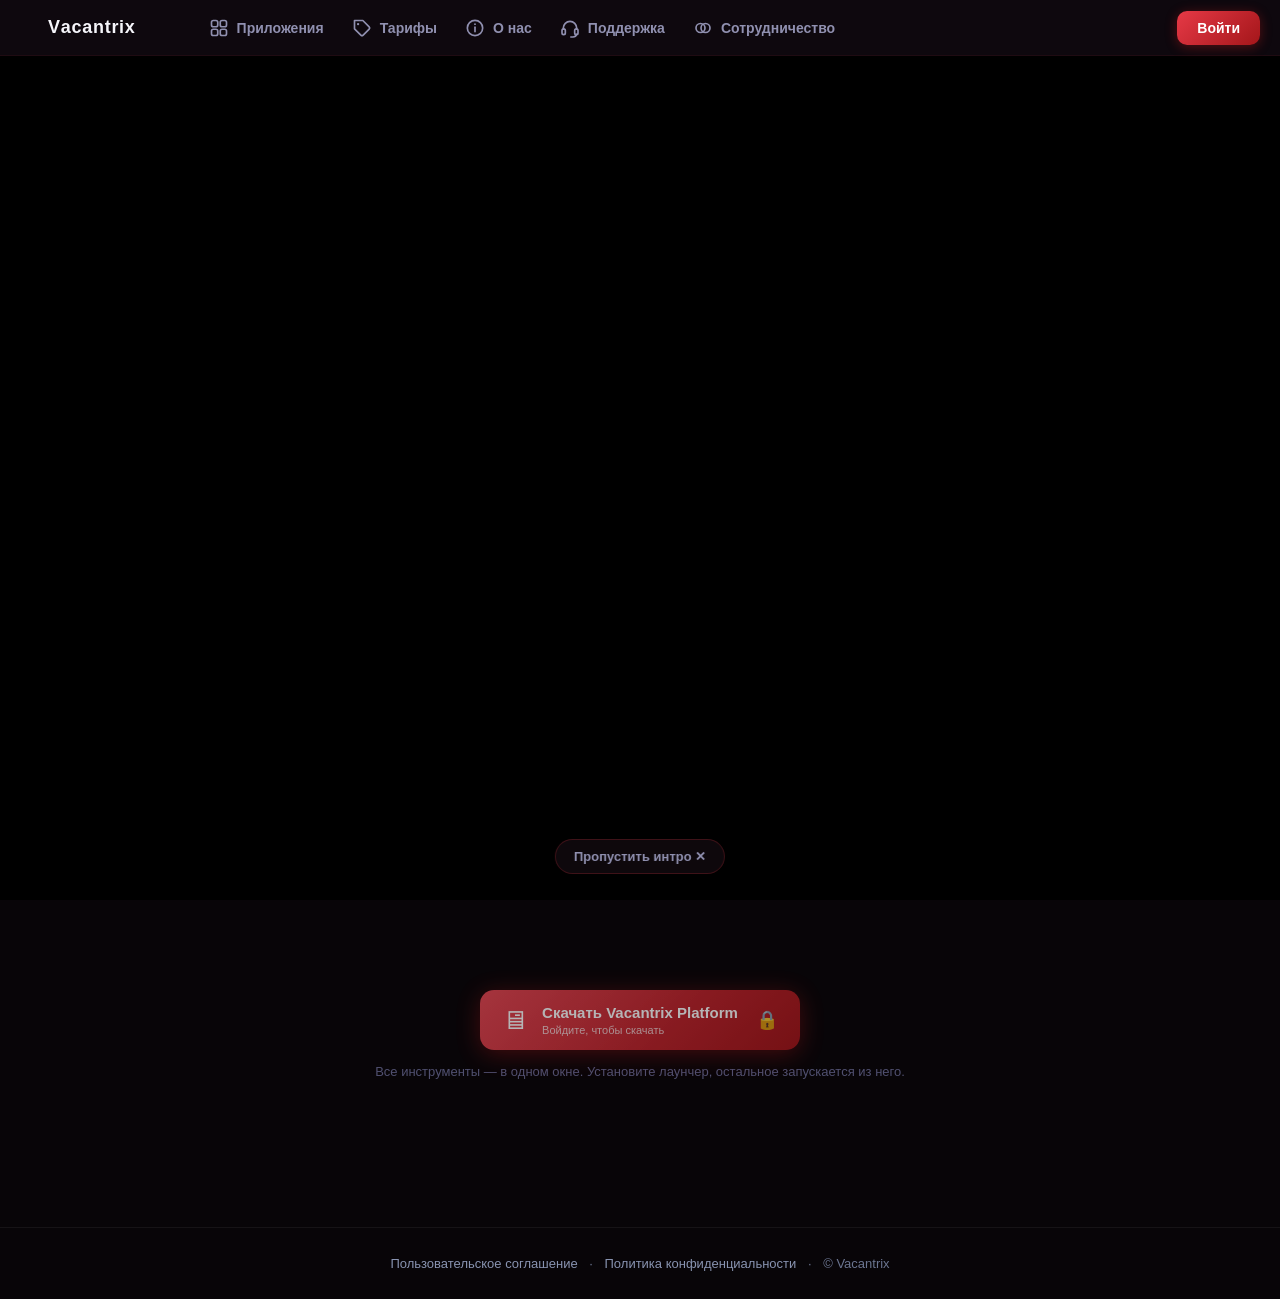
==== index.html @ a3f5ab04 "feat(web): OG-обложка — красный неон-логотип VACANTRIX по центру По просьбе: на превью при репосте т" ====
<!DOCTYPE html>
<html lang="ru">
<head>
  <meta charset="UTF-8">
  <meta name="viewport" content="width=device-width, initial-scale=1.0">
  <title>Vacantrix — единая экосистема инструментов</title>
  <meta name="description" content="Vacantrix — единая экосистема десктоп-инструментов: авто-отклики на вакансии, биржа задач, кросс-постинг. Работают за вас.">

  <!-- ── Соцпревью (Open Graph / Twitter) — для ВК, Telegram и др. + иконки ── -->
  <meta property="og:type" content="website">
  <meta property="og:site_name" content="Vacantrix">
  <meta property="og:locale" content="ru_RU">
  <meta property="og:url" content="https://vacantrix.github.io/vacantrix-web/">
  <meta property="og:title" content="Vacantrix — единая экосистема инструментов">
  <meta property="og:description" content="Не набор программ — единая экосистема: авто-отклики на вакансии (hh.ru, Авито), биржа задач, кросс-постинг. Работают за вас.">
  <meta property="og:image" content="https://vacantrix.github.io/vacantrix-web/img/og-cover.png?v=20260624b">
  <meta property="og:image:width" content="1200">
  <meta property="og:image:height" content="630">
  <meta name="twitter:card" content="summary_large_image">
  <meta name="twitter:title" content="Vacantrix — единая экосистема инструментов">
  <meta name="twitter:description" content="Авто-отклики, биржа задач, кросс-постинг — десктоп-инструменты, которые работают за вас.">
  <meta name="twitter:image" content="https://vacantrix.github.io/vacantrix-web/img/og-cover.png?v=20260624b">
  <link rel="icon" type="image/png" href="favicon.png?v=20260624">
  <link rel="apple-touch-icon" href="apple-touch-icon.png?v=20260624">
  <link rel="manifest" href="manifest.webmanifest">
  <meta name="theme-color" content="#e63946">

  <meta http-equiv="Cache-Control" content="no-cache, must-revalidate">
  <!-- CSS грузим с авто-меткой версии (всегда свежий стиль) -->
  <script>document.write('<link rel="stylesheet" href="css/main.css?v=' + Date.now() + '">');</script>
  <noscript><link rel="stylesheet" href="css/main.css"></noscript>

  <!-- Three.js (ESM) для 3D-интро. Import map должен идти ДО любого module-скрипта. -->
  <script type="importmap">
  {
    "imports": {
      "three": "https://cdn.jsdelivr.net/npm/three@0.160.0/build/three.module.js",
      "three/addons/": "https://cdn.jsdelivr.net/npm/three@0.160.0/examples/jsm/"
    }
  }
  </script>

  <!-- ── Стили интро-сцены и новой верхней панели (компонентные, поверх main.css) ── -->
  <style>
  /* блокировка скролла на время интро */
  body.intro-lock { overflow: hidden; }

  /* ── A. Верхняя панель продуктов (статична, видна сразу) ── */
  .topbar { position: sticky; top: 0; z-index: 1200;
    display: flex; align-items: center; gap: 6px; height: 56px; padding: 0 20px;
    background: var(--glass); backdrop-filter: var(--blur);
    border-bottom: 1px solid var(--border2); }
  .tp-brand { display: inline-block; font-size: 18px; font-weight: 800;
    letter-spacing: .04em; margin-right: 10px; cursor: pointer; color: #f5f5fa;
    white-space: nowrap; flex-shrink: 0; }   /* бренд никогда не переносится/не сжимается */
  .tp-brand span { display: inline-block; }   /* каждая буква — для прыжка */
  @keyframes brandHop { 0%, 100% { transform: translateY(0); } 42% { transform: translateY(-7px); } }
  .tp-brand:hover span { animation: brandHop .42s ease; }
  .tp-brand:hover span:nth-child(1) { animation-delay: 0s; }
  .tp-brand:hover span:nth-child(2) { animation-delay: .05s; }
  .tp-brand:hover span:nth-child(3) { animation-delay: .10s; }
  .tp-brand:hover span:nth-child(4) { animation-delay: .15s; }
  .tp-brand:hover span:nth-child(5) { animation-delay: .20s; }
  .tp-brand:hover span:nth-child(6) { animation-delay: .25s; }
  .tp-brand:hover span:nth-child(7) { animation-delay: .30s; }
  .tp-brand:hover span:nth-child(8) { animation-delay: .35s; }
  .tp-brand:hover span:nth-child(9) { animation-delay: .40s; }
  .tp-prods { display: flex; align-items: center; gap: 2px; }
  .tp-prod { width: 34px; height: 34px; border-radius: 9px; border: 1px solid transparent;
    background: transparent; display: grid; place-items: center; cursor: pointer; padding: 0;
    transition: background .18s, border-color .18s; }
  .tp-prod:hover { background: rgba(255,255,255,.06); border-color: var(--border); }
  .tp-prod img { width: 22px; height: 22px; object-fit: contain; border-radius: 6px; }
  .tp-prod .ph { font-size: 16px; }
  .tp-nav { display: flex; align-items: center; gap: 2px; margin-left: 6px; }
  .tp-link { background: transparent; border: none; color: var(--text2); font-size: 14px;
    font-weight: 600; padding: 8px 12px; border-radius: 9px; cursor: pointer; font-family: inherit; }
  .tp-link:hover { color: var(--text); background: rgba(255,255,255,.05); }
  /* «Ещё» — выпадающее меню */
  .tp-more { position: relative; }
  .tp-more-btn::after { content: '▾'; font-size: 9px; opacity: .6; margin-left: 5px; }
  .tp-drop { position: absolute; top: calc(100% + 8px); left: 0; min-width: 200px;
    background: var(--bg2); border: 1px solid var(--border); border-radius: 12px; padding: 6px;
    box-shadow: var(--shadow); opacity: 0; visibility: hidden; transform: translateY(-6px);
    transition: opacity .16s, transform .16s, visibility .16s; }
  .tp-more:hover .tp-drop, .tp-more:focus-within .tp-drop { opacity: 1; visibility: visible; transform: none; }
  .tp-drop-item { display: flex; align-items: center; gap: 10px; width: 100%; text-align: left;
    background: transparent; border: none; color: var(--text2); font-size: 14px; font-weight: 500;
    padding: 9px 11px; border-radius: 8px; cursor: pointer; font-family: inherit; }
  .tp-drop-item:hover { background: rgba(255,255,255,.06); color: var(--text); }
  .tp-drop-item .di { width: 18px; text-align: center; }
  .tp-actions { margin-left: auto; flex-shrink: 0; }   /* существующие кнопки входа/чип переезжают сюда */

  /* ── B. Интро-оверлей ── */
  #intro-veil { position: fixed; inset: 0; z-index: 1000; background: #000;
    opacity: 1; transition: opacity .7s ease; pointer-events: none; }
  #intro-veil.lift { opacity: 0; }
  #intro-canvas { position: fixed; inset: 0; z-index: 1001; pointer-events: none;
    opacity: 1; transition: opacity .6s ease; }
  #intro-canvas.done { opacity: 0; }
  /* после интро канвас становится ПОСТОЯННЫМ живым фоном (за контентом) */
  #intro-canvas.bg { z-index: 0; opacity: 1; transition: opacity 1.4s ease; }
  /* контент — над фоном-канвасом */
  .main-content { position: relative; z-index: 1; }
  #global-info { position: relative; z-index: 1; }
  #intro-skip { position: fixed; left: 50%; bottom: 26px; transform: translateX(-50%); z-index: 1300;
    display: inline-flex; align-items: center; gap: 7px; padding: 9px 18px; border-radius: 999px;
    background: rgba(20,12,18,.7); border: 1px solid var(--border); color: var(--text2);
    font-size: 13px; font-weight: 600; cursor: pointer; backdrop-filter: blur(8px); font-family: inherit;
    transition: color .18s, border-color .18s, opacity .4s; }
  #intro-skip:hover { color: #fff; border-color: var(--accent-b); }
  body.intro-done #intro-skip { opacity: 0; pointer-events: none; }
  body.intro-done #intro-veil, body.intro-done #intro-canvas { pointer-events: none; }

  /* ── C. Главная-«экосистема» (#tab-home) ── */
  .eco-head { text-align: center; padding: 30px 16px 4px; }
  .eco-head .eyebrow { font-size: 12px; font-weight: 700; letter-spacing: .16em; text-transform: uppercase; color: var(--accent-b); }
  .eco-head h1 { font-size: clamp(26px, 4.4vw, 40px); font-weight: 900; letter-spacing: -.02em; margin: 12px 0 8px;
    background: linear-gradient(120deg, #fff 36%, var(--accent-b)); -webkit-background-clip: text; background-clip: text; -webkit-text-fill-color: transparent; }
  .eco-head p { color: var(--text2); font-size: 15px; max-width: 520px; margin: 0 auto; line-height: 1.55; }

  .eco-stage { position: relative; max-width: 920px; margin: 18px auto 0;
    height: clamp(540px, 74vh, 660px); }
  /* ядро */
  .eco-core { position: absolute; left: 50%; top: 50%; transform: translate(-50%,-50%) scale(.8);
    width: 168px; text-align: center; opacity: 0; transition: opacity .5s ease, transform .5s ease; z-index: 3; }
  .eco-core.shown { opacity: 1; transform: translate(-50%,-50%) scale(1); }
  .eco-core .disc { width: 108px; height: 108px; margin: 0 auto 12px; border-radius: 28px;
    display: grid; place-items: center; background: radial-gradient(130% 130% at 50% 0%, rgba(230,57,70,.4), var(--glass));
    border: 1px solid var(--accent); box-shadow: 0 0 0 1px rgba(230,57,70,.25), 0 24px 60px -16px rgba(230,57,70,.65); overflow: hidden; }
  .eco-core .disc img { width: 76%; height: 76%; object-fit: contain; }
  .eco-core .nm { font-size: 15px; font-weight: 800; }
  .eco-core .nm small { display: block; color: var(--text2); font-weight: 500; font-size: 12px; margin-top: 2px; }

  /* карточка-узел продукта */
  .eco-node { position: absolute; transform: translate(-50%,-50%) scale(.84); width: 168px; z-index: 2;
    opacity: 0; filter: blur(2px); transition: opacity .5s ease, transform .5s ease, filter .5s ease;
    background: var(--glass); border: 1px solid var(--border2); border-radius: 16px; padding: 14px;
    box-shadow: 0 14px 34px -12px rgba(0,0,0,.7); }
  .eco-node.shown { opacity: 1; filter: none; transform: translate(-50%,-50%) scale(1); }
  .eco-node .top { display: flex; align-items: center; gap: 10px; margin-bottom: 9px; }
  .eco-node .ico { width: 40px; height: 40px; border-radius: 11px; flex-shrink: 0; display: grid; place-items: center;
    background: linear-gradient(140deg, rgba(230,57,70,.18), rgba(0,0,0,.3)); border: 1px solid var(--border2); overflow: hidden; font-size: 19px; }
  .eco-node .ico img { width: 100%; height: 100%; object-fit: cover; }
  .eco-node .nm { font-size: 14px; font-weight: 700; }
  .eco-node .desc { color: var(--text2); font-size: 12px; line-height: 1.45; min-height: 34px; }
  .eco-node .foot { display: flex; align-items: center; justify-content: space-between; gap: 8px; margin-top: 11px; }
  .eco-badge { font-size: 10px; font-weight: 700; letter-spacing: .04em; text-transform: uppercase; padding: 3px 8px; border-radius: 6px; }
  .eco-badge.live { color: #58e08a; background: rgba(46,204,113,.12); border: 1px solid rgba(46,204,113,.3); }
  .eco-badge.soon { color: var(--text3); background: rgba(255,255,255,.05); border: 1px solid var(--border2); }
  .eco-cta { font-size: 12px; font-weight: 700; color: #fff; background: linear-gradient(135deg, var(--accent), var(--accent-d));
    border: none; border-radius: 8px; padding: 6px 12px; cursor: pointer; font-family: inherit; }
  .eco-cta.ghost { color: var(--accent-b); background: transparent; border: 1px solid var(--border); }
  .eco-node.is-soon { opacity: 0; }
  .eco-node.is-soon.shown { opacity: .82; }
  .eco-node.is-soon .ico { filter: grayscale(.4) brightness(.85); }

  /* радиальные позиции узлов (DOM-карточки; 3D-интро рисуется поверх в intro3d.js) */
  .n-hh        { left: 50%; top: 12%; }
  .n-avito     { left: 84%; top: 33%; }
  .n-tasks     { left: 16%; top: 33%; }
  .n-publisher { left: 90%; top: 66%; }
  .n-leads     { left: 10%; top: 66%; }
  .n-monitor   { left: 68%; top: 87%; }
  .n-analytics { left: 32%; top: 87%; }

  .eco-foot { text-align: center; margin-top: 40px; padding: 0 16px 48px; }
  .eco-foot .hint { color: var(--text3); font-size: 13px; margin-top: 14px; }

  /* ── Мобильная адаптация: радиаль → вертикальный стек ── */
  @media (max-width: 760px) {
    .tp-prods { display: none; }
    .eco-stage { height: auto; display: flex; flex-direction: column; gap: 14px; max-width: 420px; padding: 6px 4px 0; }
    .eco-core, .eco-node { position: static; transform: none; width: 100%; }
    .eco-core.shown, .eco-node.shown { transform: none; }
    .eco-core .disc { width: 88px; height: 88px; }
  }

  /* ── prefers-reduced-motion: без сцены, сразу финал ── */
  @media (prefers-reduced-motion: reduce) {
    #intro-veil, #intro-canvas { display: none !important; }
    .eco-core, .eco-node { opacity: 1 !important; filter: none !important; transition: none !important; }
    .eco-core { transform: translate(-50%,-50%) !important; }
    .eco-node { transform: translate(-50%,-50%) !important; }
    @media (max-width: 760px) { .eco-core, .eco-node { transform: none !important; } }
  }

  /* ── Главная фича: планеты вместо карточек-плиток ──
     Когда активна 3D-сцена (body.planets-on) — плитки eco-stage скрыты, а инфо
     показывается по наведению на планету (#planet-card). В fallback (reduced-motion
     / нет WebGL) класс НЕ ставится → плитки остаются обычным каталогом. */
  /* Плитки eco-stage держим в DOM как источник данных (ховер-карточка + SEO), но прячем. */
  body.planets-on .eco-stage { display: none; }

  /* ── Раскладка «герой-планеты + текст в секциях ниже» ──
     Сверху — чистый экран с планетами (прозрачно). Ниже — текст на СПЛОШНОМ фоне
     (планеты за ним не просвечивают). Планеты видны только в герое главной. */
  .planet-hero { position: relative; min-height: 86vh; width: 100vw; margin-left: calc(50% - 50vw);
    display: flex; align-items: flex-end; justify-content: center; padding-bottom: 24px;
    touch-action: pan-y; }   /* вертикаль — скролл браузера; горизонталь/щипок — вращение/зум в JS */
  body:not(.planets-on) .planet-hero { display: none; }   /* нет 3D → нет пустого героя */
  .scroll-cue { color: #fff; font-size: 14px; font-weight: 700; letter-spacing: .05em;
    text-align: center; opacity: 1; animation: cueBob 1.6s ease-in-out infinite;
    text-shadow: 0 0 10px rgba(230,57,70,.95), 0 0 22px rgba(230,57,70,.6); }
  @keyframes cueBob { 0%, 100% { transform: translateY(0); } 50% { transform: translateY(7px); } }

  /* сплошная секция во всю ширину (full-bleed), контент по центру ~900px */
  .home-content { position: relative; width: 100vw; margin-left: calc(50% - 50vw);
    background: var(--bg); text-align: center;
    padding: 52px max(20px, calc(50vw - 450px)) 40px; }
  .home-content::before { content: ''; position: absolute; left: 0; right: 0; top: -70px;
    height: 70px; background: linear-gradient(to bottom, transparent, var(--bg)); pointer-events: none; }

  /* остальные вкладки — тоже на сплошном фоне (планеты живут только в герое главной) */
  body.planets-on .tab-panel:not(#tab-home) { position: relative; width: 100vw;
    margin-left: calc(50% - 50vw); background: var(--bg); min-height: 78vh;
    padding: 26px max(20px, calc(50vw - 450px)) 60px; }

  body.planets-on .site-footer { position: relative; background: var(--bg); }

  #planet-card { position: fixed; z-index: 1250; left: 0; top: 0; width: 232px; pointer-events: none;
    background: var(--glass); border: 1px solid var(--accent); border-radius: 16px; padding: 14px;
    box-shadow: 0 18px 50px -14px rgba(0,0,0,.8), 0 0 0 1px rgba(230,57,70,.28), 0 0 26px -6px rgba(230,57,70,.5);
    backdrop-filter: var(--blur);
    opacity: 0; transform: translateY(8px) scale(.96); transform-origin: left top;
    transition: opacity .18s ease, transform .18s ease; }
  #planet-card.show { opacity: 1; transform: translateY(0) scale(1); }
  #planet-card .pc-top { display: flex; align-items: center; gap: 10px; margin-bottom: 9px; }
  #planet-card .pc-ico { width: 42px; height: 42px; border-radius: 11px; overflow: hidden; flex-shrink: 0;
    background: linear-gradient(140deg, rgba(230,57,70,.18), rgba(0,0,0,.3)); border: 1px solid var(--border2);
    display: grid; place-items: center; }
  #planet-card .pc-ico img { width: 100%; height: 100%; object-fit: cover; }
  #planet-card .pc-nm { font-size: 15px; font-weight: 700; line-height: 1.2; }
  #planet-card .pc-sub { color: var(--text2); font-size: 11.5px; margin-top: 1px; }
  #planet-card .pc-desc { color: var(--text2); font-size: 12.5px; line-height: 1.5; margin: 2px 0 11px; }
  #planet-card .pc-foot { display: flex; align-items: center; justify-content: space-between; gap: 8px; }
  #planet-card .pc-badge { font-size: 10px; font-weight: 700; letter-spacing: .04em; text-transform: uppercase; padding: 3px 8px; border-radius: 6px; }
  #planet-card .pc-badge.live { color: #58e08a; background: rgba(46,204,113,.12); border: 1px solid rgba(46,204,113,.3); }
  #planet-card .pc-badge.soon { color: var(--text3); background: rgba(255,255,255,.05); border: 1px solid var(--border2); }
  #planet-card .pc-cta { font-size: 12px; font-weight: 700; color: #fff; background: linear-gradient(135deg, var(--accent), var(--accent-d)); border-radius: 8px; padding: 6px 12px; }

  /* Детальная рамка приложения (focus-режим по клику) */
  #planet-detail { position: fixed; z-index: 1300; right: max(24px, 5vw); top: 50%;
    transform: translateY(-50%) translateX(34px); width: 340px; max-width: calc(100vw - 32px);
    background: var(--glass); border: 1px solid var(--accent); border-radius: 20px; padding: 24px;
    box-shadow: 0 24px 70px -18px rgba(0,0,0,.85), 0 0 0 1px rgba(230,57,70,.3), 0 0 40px -8px rgba(230,57,70,.5);
    backdrop-filter: var(--blur); opacity: 0; pointer-events: none;
    transition: opacity .35s ease, transform .35s ease; }
  #planet-detail.show { opacity: 1; transform: translateY(-50%) translateX(0); pointer-events: auto; }
  #pd-close { position: absolute; top: 12px; right: 12px; width: 32px; height: 32px; border-radius: 8px;
    background: rgba(255,255,255,.06); border: 1px solid var(--border); color: var(--text2); cursor: pointer; font-size: 14px; }
  #pd-close:hover { color: #fff; border-color: var(--accent-b); }
  .pd-head { display: flex; align-items: center; gap: 14px; margin-bottom: 14px; padding-right: 28px; }
  .pd-ico { width: 64px; height: 64px; border-radius: 16px; overflow: hidden; flex-shrink: 0;
    background: linear-gradient(140deg, rgba(230,57,70,.2), rgba(0,0,0,.3)); border: 1px solid var(--border2); display: grid; place-items: center; }
  .pd-ico img { width: 100%; height: 100%; object-fit: cover; }
  .pd-nm { font-size: 21px; font-weight: 800; line-height: 1.15; }
  .pd-slogan { color: var(--accent-b); font-size: 12.5px; font-weight: 600; margin: 5px 0 3px; }
  .pd-badge { display: inline-block; margin-top: 7px; font-size: 11px; font-weight: 700; letter-spacing: .04em; text-transform: uppercase; padding: 3px 9px; border-radius: 6px; }
  .pd-badge.live { color: #58e08a; background: rgba(46,204,113,.12); border: 1px solid rgba(46,204,113,.3); }
  .pd-badge.soon { color: var(--text3); background: rgba(255,255,255,.05); border: 1px solid var(--border2); }
  .pd-desc { color: var(--text2); font-size: 14.5px; line-height: 1.6; margin-bottom: 20px; }
  .pd-cta { width: 100%; padding: 13px; border: none; border-radius: 12px; font-size: 15px; font-weight: 700; color: #fff; cursor: pointer; font-family: inherit;
    background: linear-gradient(135deg, var(--accent), var(--accent-d)); box-shadow: 0 8px 28px -6px rgba(230,57,70,.6); }
  .pd-cta:hover { filter: brightness(1.08); }

  /* ══════════ Топбар: 5 вкладок с кастомными иконками и анимациями ══════════ */
  .tp-tabs { display: flex; align-items: center; gap: 2px; margin-left: 16px; }
  .tp-tab { position: relative; display: inline-flex; align-items: center; gap: 8px;
    background: transparent; border: none; color: var(--text2); font-family: inherit;
    font-size: 14px; font-weight: 600; padding: 9px 13px; border-radius: 11px; cursor: pointer;
    transition: color .2s ease, background .2s ease; }
  .tp-tab:hover { color: var(--text); background: rgba(255,255,255,.05); }
  .tp-tab.active { color: var(--accent-b); }
  .tp-ic { width: 20px; height: 20px; display: inline-grid; place-items: center; flex-shrink: 0;
    transition: transform .25s ease, filter .25s ease; }
  .tp-ic svg { width: 100%; height: 100%; overflow: visible; }
  .tp-tab:hover .tp-ic { transform: scale(1.12); filter: drop-shadow(0 0 6px rgba(230,57,70,.85)); }
  .tp-tab.active .tp-ic { filter: drop-shadow(0 0 7px rgba(230,57,70,.95)); }
  /* индикатор-подчёркивание (выезжает из центра) */
  .tp-tab::after { content: ''; position: absolute; left: 12px; right: 12px; bottom: 4px; height: 2px;
    border-radius: 2px; background: linear-gradient(90deg, var(--accent), var(--accent-b));
    transform: scaleX(0); transform-origin: center; transition: transform .26s cubic-bezier(.5,1.6,.5,1);
    box-shadow: 0 0 8px rgba(230,57,70,.85); }
  .tp-tab:hover::after, .tp-tab.active::after { transform: scaleX(1); }

  /* пер-иконочные микро-анимации на hover */
  .tp-ic [class^="a"] { transform-box: fill-box; transform-origin: center; }
  @keyframes tpApulse { 0%,100% { transform: scale(1); } 45% { transform: scale(.62); } }
  .tp-tab:hover .a1 { animation: tpApulse .55s ease; }
  .tp-tab:hover .a2 { animation: tpApulse .55s ease .07s; }
  .tp-tab:hover .a3 { animation: tpApulse .55s ease .21s; }
  .tp-tab:hover .a4 { animation: tpApulse .55s ease .14s; }
  .tag, .tagdot, .dot, .r1, .r2 { transform-box: fill-box; transform-origin: center; }
  @keyframes tpSwing { 0%,100% { transform: rotate(0); } 30% { transform: rotate(-13deg); } 65% { transform: rotate(7deg); } }
  .tp-tab:hover .tag { animation: tpSwing .6s ease; transform-origin: 78% 22%; }
  @keyframes tpDot { 0%,100% { transform: scale(1); } 50% { transform: scale(1.9); } }
  .tp-tab:hover .dot { animation: tpDot .55s ease; }
  @keyframes tpMergeL { 0%,100% { transform: translateX(0); } 50% { transform: translateX(2.2px); } }
  @keyframes tpMergeR { 0%,100% { transform: translateX(0); } 50% { transform: translateX(-2.2px); } }
  .tp-tab:hover .r1 { animation: tpMergeL .5s ease; }
  .tp-tab:hover .r2 { animation: tpMergeR .5s ease; }
  @keyframes tpBob { 0%,100% { transform: translateY(0) scale(1.12); } 50% { transform: translateY(-2.5px) scale(1.12); } }
  .tp-tab:hover .tp-ic-bob { animation: tpBob .6s ease; }

  @media (max-width: 920px) {
    .topbar { padding: 0 12px; gap: 4px; }     /* больше места под вкладки */
    .tp-tabs { margin-left: 8px; gap: 0; min-width: 0;   /* можно сжиматься → внутренний скролл, без распирания страницы */
      overflow-x: auto; scrollbar-width: none; -webkit-overflow-scrolling: touch; }
    .tp-tabs::-webkit-scrollbar { display: none; }
    .tp-lbl { display: none; }                 /* на узких — только иконки */
    .tp-tab { padding: 9px 10px; }
  }

  /* ══════════ Секции «О нас / Поддержка / Сотрудничество» ══════════ */
  .sec-head { text-align: center; margin: 6px auto 30px; max-width: 640px; }
  .sec-head h2 { font-size: clamp(24px, 3.6vw, 34px); font-weight: 900; margin-bottom: 10px;
    background: linear-gradient(120deg, #fff 38%, var(--accent-b)); -webkit-background-clip: text; background-clip: text; -webkit-text-fill-color: transparent; }
  .sec-head p { color: var(--text2); font-size: 15px; line-height: 1.6; }
  .info-grid { display: grid; grid-template-columns: repeat(3, 1fr); gap: 16px; max-width: 980px; margin: 0 auto; }
  .info-card { display: block; text-align: left; background: var(--glass); border: 1px solid var(--border2);
    border-radius: 16px; padding: 22px; color: inherit; text-decoration: none;
    transition: transform .25s ease, border-color .25s ease, box-shadow .25s ease; }
  .info-card:hover { transform: translateY(-4px); border-color: var(--accent);
    box-shadow: 0 16px 40px -14px rgba(0,0,0,.6), 0 0 0 1px rgba(230,57,70,.22); }
  .info-card .ic-ic { width: 42px; height: 42px; border-radius: 12px; display: grid; place-items: center; margin-bottom: 13px;
    background: linear-gradient(140deg, rgba(230,57,70,.2), rgba(0,0,0,.25)); border: 1px solid var(--border2); color: var(--accent-b); }
  .info-card .ic-ic svg { width: 22px; height: 22px; }
  .info-card h3 { font-size: 17px; font-weight: 700; margin-bottom: 8px; }
  .info-card p { color: var(--text2); font-size: 13.5px; line-height: 1.55; }
  .ic-cta { display: inline-block; margin-top: 13px; color: var(--accent-b); font-weight: 700; font-size: 13px; }
  @media (max-width: 760px) { .info-grid { grid-template-columns: 1fr; } }

  /* ══════════ Мобильная доводка топбара и панели планеты ══════════ */
  @media (max-width: 600px) {
    /* при входе в шапке оставляем только аватар — имя занимает место */
    #user-info { display: none; }
  }
  @media (max-width: 420px) {
    /* на самых узких ужимаем вкладки, чтобы все 5 иконок влезли без скролла */
    .tp-tab { padding: 9px 5px; }
    .tp-tabs { margin-left: 4px; }
  }
  @media (max-width: 760px) {
    /* Детальная панель планеты (клик/тап) → нижний лист: ближе к пальцу, на всю ширину */
    #planet-detail { right: 10px; left: 10px; top: auto; bottom: 10px;
      width: auto; max-width: none; padding: 20px;
      transform: translateY(24px); }
    #planet-detail.show { transform: translateY(0); }
  }
  </style>
</head>
<body>

<!-- ════════════════ ИНТРО-ОВЕРЛЕЙ (чёрная вуаль + холст частиц) ════════════════ -->
<div id="intro-veil"></div>
<canvas id="intro-canvas"></canvas>
<button id="intro-skip">Пропустить интро ✕</button>

<!-- ════════════════ A. ВЕРХНЯЯ ПАНЕЛЬ ПРОДУКТОВ ════════════════ -->
<!-- РЕДАКТИРУЕМО: набор продуктов-иконок и пунктов меню -->
<header class="topbar">
  <span class="tp-brand tab-btn" data-tab="home"><span>V</span><span>a</span><span>c</span><span>a</span><span>n</span><span>t</span><span>r</span><span>i</span><span>x</span></span>

  <nav class="tp-tabs">
    <button class="tp-tab tab-btn" data-tab="apps">
      <span class="tp-ic"><svg viewBox="0 0 24 24" fill="none" stroke="currentColor" stroke-width="2" stroke-linecap="round" stroke-linejoin="round"><rect class="a1" x="3" y="3" width="7.5" height="7.5" rx="2.2"/><rect class="a2" x="13.5" y="3" width="7.5" height="7.5" rx="2.2"/><rect class="a3" x="3" y="13.5" width="7.5" height="7.5" rx="2.2"/><rect class="a4" x="13.5" y="13.5" width="7.5" height="7.5" rx="2.2"/></svg></span>
      <span class="tp-lbl">Приложения</span>
    </button>
    <button class="tp-tab tab-btn" data-tab="pricing">
      <span class="tp-ic"><svg viewBox="0 0 24 24" fill="none" stroke="currentColor" stroke-width="2" stroke-linecap="round" stroke-linejoin="round"><path class="tag" d="M20.6 13.4 13.4 20.6a2 2 0 0 1-2.8 0L3 13V3h10l7.6 7.6a2 2 0 0 1 0 2.8Z"/><circle class="tagdot" cx="7.3" cy="7.3" r="1.4" fill="currentColor" stroke="none"/></svg></span>
      <span class="tp-lbl">Тарифы</span>
    </button>
    <button class="tp-tab tab-btn" data-tab="about">
      <span class="tp-ic"><svg viewBox="0 0 24 24" fill="none" stroke="currentColor" stroke-width="2" stroke-linecap="round" stroke-linejoin="round"><circle cx="12" cy="12" r="9.2"/><line x1="12" y1="11" x2="12" y2="16.5"/><circle class="dot" cx="12" cy="7.4" r="1.1" fill="currentColor" stroke="none"/></svg></span>
      <span class="tp-lbl">О нас</span>
    </button>
    <button class="tp-tab tab-btn" data-tab="support">
      <span class="tp-ic tp-ic-bob"><svg viewBox="0 0 24 24" fill="none" stroke="currentColor" stroke-width="2" stroke-linecap="round" stroke-linejoin="round"><path d="M4 13.5v-1.5a8 8 0 0 1 16 0v1.5"/><rect x="2.4" y="13" width="4" height="7" rx="2"/><rect x="17.6" y="13" width="4" height="7" rx="2"/><path d="M20 19.6a4.6 4.6 0 0 1-4.6 3.2H13"/></svg></span>
      <span class="tp-lbl">Поддержка</span>
    </button>
    <button class="tp-tab tab-btn" data-tab="partner">
      <span class="tp-ic"><svg viewBox="0 0 24 24" fill="none" stroke="currentColor" stroke-width="2" stroke-linecap="round" stroke-linejoin="round"><circle class="r1" cx="9" cy="12" r="5.4"/><circle class="r2" cx="15" cy="12" r="5.4"/></svg></span>
      <span class="tp-lbl">Сотрудничество</span>
    </button>
  </nav>

  <!-- Действия входа/профиля — DOM сохранён 1:1, чтобы auth.js/main.js работали без правок -->
  <div class="navbar-actions tp-actions">
    <span id="user-chip" class="user-chip tab-btn hidden" data-tab="settings" title="Настройки профиля" style="cursor:pointer">
      <span id="nav-avatar" class="avatar avatar-sm">
        <img id="nav-avatar-img" alt="" class="hidden">
        <span id="nav-avatar-fallback" class="avatar-fallback"></span>
      </span>
      <span id="user-info"></span>
    </span>
    <a id="btn-admin" class="btn-ghost hidden" href="admin.html">Панель</a>
    <button id="btn-login" class="btn-primary">Войти</button>
    <button id="btn-logout" class="btn-outline hidden">Выйти</button>
  </div>
</header>

<!-- Информационный баннер -->
<div id="global-info" class="hidden"></div>

<!-- ════════════════ КОНТЕНТ (вкладки; home активна) ════════════════ -->
<div class="main-content">

  <!-- ── ГЛАВНАЯ: экосистема (ядро + карточки) ── -->
  <div id="tab-home" class="tab-panel active">

    <!-- ГЕРОЙ: чистые планеты (фоновая 3D-сцена), без текста -->
    <section class="planet-hero"><span class="scroll-cue">Листайте вниз ↓</span></section>

    <!-- ТЕКСТ на сплошном фоне — планеты за ним не просвечивают -->
    <section class="home-content">
    <div class="eco-head">
      <span class="eyebrow">Десктоп-инструменты · Windows</span>
      <h1>Не набор программ — единая экосистема</h1>
      <p>В центре — Vacantrix Platform, вокруг — инструменты, которые делают рутину за вас.</p>
    </div>

    <!-- РЕДАКТИРУЕМО: ядро и карточки продуктов экосистемы -->
    <div class="eco-stage" id="eco-stage">
      <!-- ЯДРО -->
      <div class="eco-core" data-key="platform" data-slogan="Все инструменты в одном окне" data-detail="Единая точка входа в экосистему Vacantrix: один аккаунт, оплата и управление подпиской, скачивание и запуск любого инструмента без лишних шагов. Всё под рукой — с первого клика.">
        <div class="disc"><img src="img/platform_icon.png?v=20260624c" alt="Vacantrix Platform" onerror="this.parentNode.textContent='✦'"></div>
        <div class="nm">Vacantrix Platform<small>лаунчер-магазин экосистемы</small></div>
      </div>

      <!-- РАБОЧИЕ -->
      <div class="eco-node n-hh" data-key="hh" data-slogan="Отклики сами, пока ты отдыхаешь" data-detail="Бот откликается на вакансии hh.ru с персональным сопроводительным письмом, пока ты занят делами. Бесплатный старт без подписки, без ручного труда — только приглашения на почте.">
        <div class="top"><span class="ico"><img src="img/hh_icon.png" alt="" onerror="this.parentNode.textContent='💼'"></span><span class="nm">HH-бот</span></div>
        <div class="desc">Отклики идут — вы спите.</div>
        <div class="foot"><span class="eco-badge live">Работает</span><button class="eco-cta">Скачать</button></div>
      </div>
      <div class="eco-node n-avito" data-key="avito" data-slogan="Вакансии Авито — без ручного труда" data-detail="Тот же принцип, что у HH-бота, но для Авито: автоматические отклики на подходящие вакансии с сопроводительным письмом. Бесплатный лимит есть — можно начать прямо сейчас.">
        <div class="top"><span class="ico"><img src="img/avito_icon.png" alt="" onerror="this.parentNode.textContent='🟢'"></span><span class="nm">Авито-бот</span></div>
        <div class="desc">Пока другие ищут — вы откликнулись.</div>
        <div class="foot"><span class="eco-badge live">Работает</span><button class="eco-cta">Скачать</button></div>
      </div>
      <div class="eco-node n-tasks" data-key="tasks" data-slogan="Задачи с гарантией оплаты" data-detail="Биржа для заказчиков и исполнителей: оплата удерживается до выполнения задачи, исполнитель получает деньги за результат, заказчик — защиту от пустых обещаний. Рейтинг и отзывы — честно.">
        <div class="top"><span class="ico"><img src="img/tasks_icon.png" alt="" onerror="this.parentNode.textContent='📋'"></span><span class="nm">Биржа задач</span></div>
        <div class="desc">Платите только за результат.</div>
        <div class="foot"><span class="eco-badge live">Работает</span><button class="eco-cta">Скачать</button></div>
      </div>

      <!-- СКОРО (плейсхолдеры-кружки, без выдуманных файлов) -->
      <div class="eco-node is-soon n-publisher" data-key="publisher" data-slogan="Один пост — все площадки" data-detail="Готовим инструмент кросс-постинга в Telegram, VK, Instagram, MAX, Одноклассники, WhatsApp и Авито: публикуй сразу везде по расписанию, смотри превью под каждую сеть, используй ИИ для текстов. Скоро.">
        <div class="top"><span class="ico"><img src="img/publisher_icon.png" alt="" onerror="this.parentNode.textContent='📡'"></span><span class="nm">Publisher</span></div>
        <div class="desc">Публикуй сразу везде — один клик.</div>
        <div class="foot"><span class="eco-badge soon">Скоро</span><button class="eco-cta ghost">Узнать первым</button></div>
      </div>
      <div class="eco-node is-soon n-leads" data-key="leads" data-slogan="База клиентов за минуты" data-detail="Собираем сборщик контактов предприятий из 2ГИС: название, телефон, адрес — готовый список для обзвона или рассылки без ручного копирования. Скоро.">
        <div class="top"><span class="ico"><img src="img/leads_icon.png" alt="" onerror="this.parentNode.textContent='🎯'"></span><span class="nm">Leads</span></div>
        <div class="desc">База клиентов из 2ГИС — за минуты.</div>
        <div class="foot"><span class="eco-badge soon">Скоро</span><button class="eco-cta ghost">Узнать первым</button></div>
      </div>
      <div class="eco-node is-soon n-monitor" data-key="monitor" data-slogan="Новые объявления — первым" data-detail="Готовим инструмент для отслеживания новых вакансий и объявлений на Авито и HH: уведомление приходит сразу, как появляется подходящая позиция или новый конкурент. Скоро.">
        <div class="top"><span class="ico"><img src="img/monitor_icon.png" alt="" onerror="this.parentNode.textContent='📈'"></span><span class="nm">Monitor</span></div>
        <div class="desc">Новые объявления — мгновенно.</div>
        <div class="foot"><span class="eco-badge soon">Скоро</span><button class="eco-cta ghost">Узнать первым</button></div>
      </div>
      <div class="eco-node is-soon n-analytics" data-key="analytics" data-slogan="Цены конкурентов на виду" data-detail="Готовим аналитику рынка по Авито, Wildberries и Ozon: отслеживай изменения цен конкурентов в автоматическом режиме без ручного мониторинга вкладок. Скоро.">
        <div class="top"><span class="ico"><img src="img/analytics_icon.png" alt="" onerror="this.parentNode.textContent='📊'"></span><span class="nm">Analytics</span></div>
        <div class="desc">Цены конкурентов — без ручной работы.</div>
        <div class="foot"><span class="eco-badge soon">Скоро</span><button class="eco-cta ghost">Узнать первым</button></div>
      </div>
    </div>

    <div class="eco-foot">
      <!-- #hero-platform-dl сохранён: main.js вешает на него гид установки -->
      <button class="btn-download" id="hero-platform-dl">
        <span class="dl-icon">🖥</span>
        <div class="dl-text">
          <span class="dl-title">Скачать Vacantrix Platform</span>
          <span class="dl-sub">Бесплатно · Windows · Без установки</span>
        </div>
        <span class="dl-arrow">↓</span>
      </button>
      <div class="hint">Все инструменты — в одном окне. Установите лаунчер, остальное запускается из него.</div>
    </div>
    </section>
  </div>

  <!-- ── ПЛОЩАДКИ (контейнер заполняет platforms.js) ── -->
  <div id="tab-platforms" class="tab-panel">
    <div id="platforms-content"><div class="spinner"></div></div>
  </div>

  <!-- ── ПРИЛОЖЕНИЯ (контейнер заполняет apps.js) ── -->
  <div id="tab-apps" class="tab-panel">
    <div id="apps-content"><div class="spinner"></div></div>
  </div>

  <!-- ── ТАРИФЫ (портировано без изменений) ── -->
  <div id="tab-pricing" class="tab-panel">
    <div class="pricing-header reveal">
      <h2>Тарифы и цены</h2>
      <p>Автоматизируйте отклики на hh.ru — выберите подходящий план</p>
    </div>
    <div class="pricing-grid">
      <div class="pricing-card reveal" style="transition-delay:.05s">
        <div class="pricing-badge">Пробный</div>
        <div class="pricing-price pricing-free">3 дня</div>
        <div class="pricing-period">бесплатно</div>
        <ul class="pricing-features">
          <li><span class="pf-icon">✓</span> До 30 откликов в день</li>
          <li><span class="pf-icon">✓</span> Базовые фильтры вакансий</li>
          <li><span class="pf-icon">✓</span> Сопроводительное письмо</li>
          <li><span class="pf-icon dim">✗</span><span class="pf-dim">Расширенные фильтры</span></li>
          <li><span class="pf-icon dim">✗</span><span class="pf-dim">Приоритетная поддержка</span></li>
        </ul>
        <a class="btn-outline pricing-btn" href="https://t.me/VacantrixB_O_T" target="_blank">Попробовать</a>
      </div>
      <div class="pricing-card featured reveal" style="transition-delay:.12s">
        <div class="pricing-badge popular">★ Популярный</div>
        <div class="pricing-price">299<span>₽</span></div>
        <div class="pricing-period">в месяц · 2 490 ₽/год</div>
        <ul class="pricing-features">
          <li><span class="pf-icon">✓</span> Неограниченные отклики</li>
          <li><span class="pf-icon">✓</span> Расширенные фильтры</li>
          <li><span class="pf-icon">✓</span> Сопроводительное письмо</li>
          <li><span class="pf-icon">✓</span> Автообновление приложения</li>
          <li><span class="pf-icon dim">✗</span><span class="pf-dim">Несколько аккаунтов</span></li>
        </ul>
        <a class="btn-primary pricing-btn" href="https://t.me/VacantrixB_O_T" target="_blank">Оформить</a>
      </div>
      <div class="pricing-card reveal" style="transition-delay:.19s">
        <div class="pricing-badge">Максимум</div>
        <div class="pricing-price">499<span>₽</span></div>
        <div class="pricing-period">в месяц · 3 990 ₽/год</div>
        <ul class="pricing-features">
          <li><span class="pf-icon">✓</span> Всё из Стандарта</li>
          <li><span class="pf-icon">✓</span> До 3 аккаунтов hh.ru</li>
          <li><span class="pf-icon">✓</span> Персональная настройка</li>
          <li><span class="pf-icon">✓</span> Поддержка 24/7</li>
          <li><span class="pf-icon">✓</span> Ранний доступ к функциям</li>
        </ul>
        <a class="btn-primary pricing-btn" href="https://t.me/VacantrixB_O_T" target="_blank">Оформить</a>
      </div>
    </div>
    <p class="pricing-note">Оплата и управление подпиской — через <a href="https://t.me/VacantrixB_O_T" target="_blank">Telegram-бот</a></p>
  </div>

  <!-- ── НАСТРОЙКИ (контейнер заполняет main.js) ── -->
  <div id="tab-settings" class="tab-panel">
    <div id="settings-content"></div>
  </div>

  <!-- ── О НАС ── -->
  <div id="tab-about" class="tab-panel">
    <div class="sec-head reveal">
      <h2>О Vacantrix</h2>
      <p>Экосистема десктоп-инструментов, которые делают рутину за вас: автоотклики на вакансии, биржа задач, кросс-постинг и не только. Один аккаунт, один лаунчер — всё работает вместе.</p>
    </div>
    <div class="info-grid">
      <div class="info-card reveal">
        <span class="ic-ic"><svg viewBox="0 0 24 24" fill="none" stroke="currentColor" stroke-width="2" stroke-linecap="round" stroke-linejoin="round"><circle cx="9" cy="12" r="5"/><circle cx="15" cy="12" r="5"/></svg></span>
        <h3>Единая экосистема</h3>
        <p>Инструменты связаны: общий профиль, сквозная авторизация, единый баланс. Не набор программ — система.</p>
      </div>
      <div class="info-card reveal" style="transition-delay:.06s">
        <span class="ic-ic"><svg viewBox="0 0 24 24" fill="none" stroke="currentColor" stroke-width="2" stroke-linecap="round" stroke-linejoin="round"><path d="M13 2 4 14h7l-1 8 9-12h-7z"/></svg></span>
        <h3>Автоматизация рутины</h3>
        <p>Боты и сборщики берут на себя монотонную работу, пока вы заняты важным.</p>
      </div>
      <div class="info-card reveal" style="transition-delay:.12s">
        <span class="ic-ic"><svg viewBox="0 0 24 24" fill="none" stroke="currentColor" stroke-width="2" stroke-linecap="round" stroke-linejoin="round"><path d="M12 3 5 6v6c0 4 3 6.5 7 9 4-2.5 7-5 7-9V6z"/></svg></span>
        <h3>Контроль и приватность</h3>
        <p>Где возможно — всё работает локально на вашем ПК. Ваши данные остаются вашими.</p>
      </div>
    </div>
  </div>

  <!-- ── ПОДДЕРЖКА ── -->
  <div id="tab-support" class="tab-panel">
    <div class="sec-head reveal"><h2>Поддержка</h2><p>Поможем быстро. Выберите удобный способ связи.</p></div>
    <div class="info-grid">
      <a class="info-card reveal" href="https://t.me/VacantrixB_O_T" target="_blank" rel="noopener">
        <span class="ic-ic"><svg viewBox="0 0 24 24" fill="none" stroke="currentColor" stroke-width="2" stroke-linecap="round" stroke-linejoin="round"><path d="M21 4 3 11l6 2 2 6 3-4 4 3 3-14z"/></svg></span>
        <h3>Telegram-бот</h3>
        <p>Вопросы по подписке, оплате и работе инструментов — прямо в чате, отвечаем оперативно.</p>
        <span class="ic-cta">Открыть бота →</span>
      </a>
      <a class="info-card reveal" href="mailto:support@vacantrix.app" style="transition-delay:.06s">
        <span class="ic-ic"><svg viewBox="0 0 24 24" fill="none" stroke="currentColor" stroke-width="2" stroke-linecap="round" stroke-linejoin="round"><rect x="3" y="5" width="18" height="14" rx="2"/><path d="m3 7 9 6 9-6"/></svg></span>
        <h3>Электронная почта</h3>
        <p>support@vacantrix.app — для подробных обращений, скриншотов и вложений.</p>
        <span class="ic-cta">Написать письмо →</span>
      </a>
      <div class="info-card reveal" style="transition-delay:.12s">
        <span class="ic-ic"><svg viewBox="0 0 24 24" fill="none" stroke="currentColor" stroke-width="2" stroke-linecap="round" stroke-linejoin="round"><path d="M4 5a2 2 0 0 1 2-2h12v16H6a2 2 0 0 0-2 2z"/><path d="M7 17h11"/></svg></span>
        <h3>База знаний</h3>
        <p>Инструкции по установке и настройке, ответы на частые вопросы. Скоро.</p>
      </div>
    </div>
  </div>

  <!-- ── СОТРУДНИЧЕСТВО ── -->
  <div id="tab-partner" class="tab-panel">
    <div class="sec-head reveal"><h2>Сотрудничество</h2><p>Растём вместе. Выберите формат партнёрства.</p></div>
    <div class="info-grid">
      <div class="info-card reveal">
        <span class="ic-ic"><svg viewBox="0 0 24 24" fill="none" stroke="currentColor" stroke-width="2" stroke-linecap="round" stroke-linejoin="round"><line x1="19" y1="5" x2="5" y2="19"/><circle cx="7" cy="7" r="2.2"/><circle cx="17" cy="17" r="2.2"/></svg></span>
        <h3>Партнёрская программа</h3>
        <p>Приводите пользователей по своей ссылке и получайте процент с их подписок.</p>
      </div>
      <div class="info-card reveal" style="transition-delay:.06s">
        <span class="ic-ic"><svg viewBox="0 0 24 24" fill="none" stroke="currentColor" stroke-width="2" stroke-linecap="round" stroke-linejoin="round"><path d="M9 3v6M15 3v6M6 9h12v3a6 6 0 0 1-12 0z"/><path d="M12 18v3"/></svg></span>
        <h3>Интеграции</h3>
        <p>Хотите подключить свой сервис к экосистеме Vacantrix — обсудим API и условия.</p>
      </div>
      <a class="info-card reveal" href="https://t.me/VacantrixB_O_T" target="_blank" rel="noopener" style="transition-delay:.12s">
        <span class="ic-ic"><svg viewBox="0 0 24 24" fill="none" stroke="currentColor" stroke-width="2" stroke-linecap="round" stroke-linejoin="round"><rect x="3" y="5" width="18" height="14" rx="2"/><path d="m3 7 9 6 9-6"/></svg></span>
        <h3>Связаться с нами</h3>
        <p>Расскажите о вашей идее — подберём формат под задачу.</p>
        <span class="ic-cta">Написать →</span>
      </a>
    </div>
  </div>
</div>

<!-- ════════════════════════════════════════════════════════════════════
     Модальные окна (портированы без изменений — auth.js/main.js зависят от id)
════════════════════════════════════════════════════════════════════ -->

<!-- Авторизация -->
<div id="auth-modal" class="modal-overlay hidden">
  <div class="modal">
    <button id="modal-close" class="modal-close" aria-label="Закрыть">✕</button>
    <h2 id="auth-title">Вход</h2>
    <form id="auth-form" onsubmit="return false">
      <div class="form-group">
        <label for="auth-email">Email</label>
        <input id="auth-email" type="email" class="form-input" placeholder="you@example.com" autocomplete="email" required>
      </div>
      <div class="form-group">
        <label for="auth-password">Пароль</label>
        <input id="auth-password" type="password" class="form-input" placeholder="Минимум 6 символов" autocomplete="current-password" required>
      </div>
      <div id="remember-row" class="form-check">
        <input type="checkbox" id="auth-remember">
        <label for="auth-remember">Запомнить меня на этом устройстве</label>
      </div>
      <p id="auth-error" class="form-error"></p>
      <div class="form-actions">
        <button id="auth-submit" type="button" class="btn-primary" data-mode="login">Войти</button>
        <span id="switch-mode" class="form-switch">Нет аккаунта? Зарегистрироваться</span>
      </div>
    </form>
  </div>
</div>

<!-- OTP-подтверждение -->
<div id="otp-modal" class="modal-overlay hidden">
  <div class="modal">
    <button id="otp-close" class="modal-close" aria-label="Закрыть">✕</button>
    <h2>Подтверждение входа</h2>
    <p id="otp-hint" style="color:var(--text2);font-size:14px;margin-bottom:20px;"></p>
    <div class="form-group">
      <label for="otp-input">Код из письма</label>
      <input id="otp-input" type="text" class="form-input"
             placeholder="6-значный код" maxlength="6"
             inputmode="numeric" autocomplete="one-time-code">
    </div>
    <p id="otp-error" class="form-error"></p>
    <button id="otp-submit" class="btn-primary" style="width:100%;justify-content:center;padding:12px">
      Подтвердить
    </button>
  </div>
</div>

<!-- Смена пароля -->
<div id="pwd-modal" class="modal-overlay hidden">
  <div class="modal">
    <button id="pwd-close" class="modal-close" aria-label="Закрыть">✕</button>
    <h2>Изменить пароль</h2>
    <div class="form-group">
      <label for="pwd-new">Новый пароль</label>
      <input id="pwd-new" type="password" class="form-input" placeholder="Минимум 6 символов" autocomplete="new-password">
    </div>
    <div class="form-group">
      <label for="pwd-confirm">Повторите пароль</label>
      <input id="pwd-confirm" type="password" class="form-input" placeholder="Повторите новый пароль" autocomplete="new-password">
    </div>
    <p id="pwd-error" class="form-error"></p>
    <button id="pwd-submit" class="btn-primary" style="width:100%;justify-content:center;padding:12px">Сохранить</button>
  </div>
</div>

<!-- Лайтбокс скриншотов -->
<div id="lightbox" class="hidden">
  <img id="lb-img" src="" alt="Скриншот">
  <div class="lb-controls">
    <button class="lb-btn" id="lb-prev" aria-label="Назад">‹</button>
    <span id="lb-counter"></span>
    <button class="lb-btn" id="lb-next" aria-label="Вперёд">›</button>
  </div>
  <button class="lb-btn" id="lb-close" aria-label="Закрыть" style="margin-top:4px">✕</button>
</div>

<!-- Гид по установке -->
<div id="install-guide" class="modal-overlay hidden">
  <div class="modal install-guide-modal">
    <button class="modal-close" onclick="document.getElementById('install-guide').classList.add('hidden')" aria-label="Закрыть">✕</button>
    <div class="ig-header">
      <div class="ig-app-icon">🖥</div>
      <div>
        <h2 id="ig-title">Установка Vacantrix</h2>
        <p>Файл скачивается — следуйте шагам</p>
      </div>
    </div>
    <div class="ig-steps">
      <div class="ig-step" id="igs-1">
        <div class="ig-step-left"><div class="ig-num">1</div><div class="ig-line"></div></div>
        <div class="ig-step-body"><strong>Файл загружается</strong><span>Vacantrix.exe сохраняется в папку «Загрузки»</span></div>
        <div class="ig-check">✓</div><div class="ig-spinner"></div>
      </div>
      <div class="ig-step" id="igs-2">
        <div class="ig-step-left"><div class="ig-num">2</div><div class="ig-line"></div></div>
        <div class="ig-step-body"><strong>Откройте файл</strong><span>Нажмите на файл внизу браузера или нажмите <kbd>Ctrl+J</kbd></span></div>
        <div class="ig-check">✓</div><div class="ig-spinner"></div>
      </div>
      <div class="ig-step" id="igs-3">
        <div class="ig-step-left"><div class="ig-num">3</div><div class="ig-line"></div></div>
        <div class="ig-step-body"><strong>Разрешите запуск</strong><span>Если Windows предупредит — нажмите «Подробнее» → «Запустить»</span></div>
        <div class="ig-check">✓</div><div class="ig-spinner"></div>
      </div>
      <div class="ig-step" id="igs-4">
        <div class="ig-step-left"><div class="ig-num">4</div></div>
        <div class="ig-step-body"><strong>Приложение откроется</strong><span>Vacantrix запустится — готово!</span></div>
        <div class="ig-check">✓</div><div class="ig-spinner"></div>
      </div>
    </div>
    <div class="ig-hint"><span>💡</span><span>Не видите файл? Нажмите <kbd>Ctrl+J</kbd> чтобы открыть загрузки</span></div>
  </div>
</div>

<!-- Детальная рамка приложения (клик по планете → наезд камеры + инфо) -->
<div id="planet-detail" aria-hidden="true">
  <button id="pd-close" aria-label="Закрыть">✕</button>
  <div class="pd-head">
    <span class="pd-ico"><img id="pd-img" alt=""></span>
    <div><div class="pd-nm" id="pd-nm"></div><div class="pd-slogan" id="pd-slogan"></div><span class="pd-badge" id="pd-badge"></span></div>
  </div>
  <div class="pd-desc" id="pd-desc"></div>
  <button class="pd-cta" id="pd-cta"></button>
</div>

<!-- Инфо-карточка планеты (наполняется intro3d.js при наведении на планету) -->
<div id="planet-card" aria-hidden="true">
  <div class="pc-top">
    <span class="pc-ico"><img id="pc-img" alt=""></span>
    <div><div class="pc-nm" id="pc-nm"></div><div class="pc-sub" id="pc-sub"></div></div>
  </div>
  <div class="pc-desc" id="pc-desc"></div>
  <div class="pc-foot"><span class="pc-badge" id="pc-badge"></span><span class="pc-cta" id="pc-cta"></span></div>
</div>

<!-- ── Подвал ───────────────────────────────────────────────────────── -->
<footer class="site-footer" style="text-align:center; padding:28px 16px; color:#6b7590; font-size:13px; border-top:1px solid rgba(255,255,255,.06); position:relative; z-index:1;">
  <a href="terms.html" style="color:#8893b0; text-decoration:none;">Пользовательское соглашение</a>
  <span style="margin:0 8px;">·</span>
  <a href="privacy.html" style="color:#8893b0; text-decoration:none;">Политика конфиденциальности</a>
  <span style="margin:0 8px;">·</span>
  <span>© Vacantrix</span>
</footer>

<!-- ════════════════════════════════════════════════════════════════════
     Скрипты (порядок обязателен). 3D-интро (intro3d.js) — ESM-модуль, грузится отдельно.
════════════════════════════════════════════════════════════════════ -->
<script src="https://cdn.jsdelivr.net/npm/@supabase/supabase-js@2"></script>
<script>
  (function () {
    var v = Date.now();
    var files = ['js/config.js', 'js/auth.js', 'js/profile.js',
                 'js/platforms.js', 'js/apps.js', 'js/main.js'];
    for (var i = 0; i < files.length; i++) {
      document.write('<script src="' + files[i] + '?v=' + v + '"><\/script>');
    }
    // 3D-интро на Three.js (ES-модуль, резолвится через import map в <head>).
    document.write('<script type="module" src="js/intro3d.js?v=' + v + '"><\/script>');

    // Страховка от «чёрного экрана»: если интро не завершилось за 8 c (модуль/CDN
    // Three.js не поднялся — частый случай на медленном мобильном интернете),
    // принудительно показываем контент (плитки-каталог) и снимаем вуаль.
    // Штатное интро оседает к ~6.2 c, так что обычного пользователя это не затронет.
    setTimeout(function () {
      if (document.body.classList.contains('intro-done')) return;
      try {
        var nodes = document.querySelectorAll('.eco-core, .eco-node');
        for (var j = 0; j < nodes.length; j++) nodes[j].classList.add('shown');
        var veil = document.getElementById('intro-veil');   if (veil) veil.classList.add('lift');
        var cv   = document.getElementById('intro-canvas');  if (cv) cv.classList.add('done');
        document.body.classList.remove('intro-lock', 'planets-on');
        document.body.classList.add('intro-done');
      } catch (e) {}
    }, 8000);
  })();
</script>

</body>
</html>
---- css/main.css ----
/* ===================================================================
   Vacantrix Web — главные стили
   Тёмный glassmorphism + красный акцент
   =================================================================== */

/* ── Переменные ────────────────────────────────────────────────────── */
:root {
  --bg:        #080508;
  --bg2:       #0f0a0f;
  --glass:     rgba(18, 10, 18, 0.82);
  --glass2:    rgba(28, 16, 28, 0.70);
  --accent:    #e63946;
  --accent-b:  #ff5a67;
  --accent-d:  #a4161a;
  --border:    rgba(230, 57, 70, 0.22);
  --border2:   rgba(230, 57, 70, 0.08);
  --text:      #f0f0f8;
  --text2:     #9090b0;
  --text3:     #505070;
  --radius:    14px;
  --blur:      blur(18px);
  --shadow:    0 8px 40px rgba(0,0,0,.6);
}

/* ── Сброс ─────────────────────────────────────────────────────────── */
*, *::before, *::after { box-sizing: border-box; margin: 0; padding: 0; }
html { scroll-behavior: smooth; }

body {
  font-family: -apple-system, BlinkMacSystemFont, 'Segoe UI', sans-serif;
  background: var(--bg);
  color: var(--text);
  min-height: 100vh;
  overflow-x: hidden;
}

/* ── Фоновое свечение ──────────────────────────────────────────────── */
body::before {
  content: '';
  position: fixed;
  top: -20vh;
  left: 50%;
  transform: translateX(-50%);
  width: 80vw;
  height: 60vh;
  background: radial-gradient(ellipse, rgba(196,28,28,.18) 0%, transparent 70%);
  pointer-events: none;
  z-index: 0;
}

/* ── Утилиты ───────────────────────────────────────────────────────── */
.hidden { display: none !important; }
a { color: inherit; text-decoration: none; }
.spinner {
  width: 36px; height: 36px;
  border: 3px solid var(--border);
  border-top-color: var(--accent-b);
  border-radius: 50%;
  animation: spin .8s linear infinite;
  margin: 40px auto;
}
@keyframes spin { to { transform: rotate(360deg); } }

.empty-hint { color: var(--text3); text-align: center; padding: 40px; font-size: 14px; }

/* ── Coming soon ─────────────────────────────────────────────────────── */
.coming-soon {
  display: flex;
  flex-direction: column;
  align-items: center;
  justify-content: center;
  padding: 80px 20px;
  gap: 12px;
  text-align: center;
}
.coming-soon-icon { font-size: 48px; line-height: 1; }
.coming-soon h3   { font-size: 22px; font-weight: 700; color: var(--text1); margin: 0; }
.coming-soon p    { font-size: 14px; color: var(--text3); margin: 0; }

/* ── Navbar ────────────────────────────────────────────────────────── */
.navbar {
  position: sticky; top: 0; z-index: 100;
  display: flex; align-items: center; justify-content: space-between;
  padding: 0 24px; height: 60px;
  background: var(--glass);
  backdrop-filter: var(--blur);
  border-bottom: 1px solid var(--border2);
}
.navbar-brand {
  font-size: 20px; font-weight: 800; letter-spacing: .04em;
  background: linear-gradient(90deg, #fff 30%, var(--accent-b));
  -webkit-background-clip: text;
  -webkit-text-fill-color: transparent;
}
.navbar-actions { display: flex; align-items: center; gap: 10px; }
#user-info { font-size: 13px; color: var(--text2); }

/* ── Чип пользователя + аватар ──────────────────────────────────────── */
.user-chip { display: inline-flex; align-items: center; gap: 8px; }

.avatar {
  position: relative;
  display: inline-flex; align-items: center; justify-content: center;
  border-radius: 50%;
  overflow: hidden;
  flex-shrink: 0;
  background: linear-gradient(135deg, var(--accent, #c41c1c), var(--accent-b, #ff4444));
  color: #fff; font-weight: 700; text-transform: uppercase;
  user-select: none;
}
.avatar img {
  width: 100%; height: 100%;
  object-fit: cover;
  border-radius: 50%;
  display: block;
}
.avatar img.hidden { display: none; }
.avatar-fallback { line-height: 1; }
.avatar-fallback.hidden { display: none; }

.avatar-sm { width: 28px; height: 28px; font-size: 13px; }
.avatar-lg { width: 44px; height: 44px; font-size: 20px; }

/* ── Кнопки ────────────────────────────────────────────────────────── */
.btn-primary, .btn-outline, .btn-store, .btn-danger, .btn-ghost {
  display: inline-flex; align-items: center; gap: 6px;
  padding: 9px 20px; border-radius: 10px;
  font-size: 14px; font-weight: 600; cursor: pointer;
  transition: all .2s; border: none;
  white-space: nowrap;
}
.btn-primary {
  background: linear-gradient(135deg, var(--accent), var(--accent-d));
  color: #fff;
  box-shadow: 0 2px 12px rgba(196,28,28,.4);
}
.btn-primary:hover { background: linear-gradient(135deg, var(--accent-b), var(--accent)); transform: translateY(-1px); }

.btn-outline {
  background: transparent;
  color: var(--text2);
  border: 1px solid var(--border);
}
.btn-outline:hover { border-color: var(--accent-b); color: var(--text); }

.btn-store {
  background: rgba(255,255,255,.07);
  color: var(--text);
  border: 1px solid rgba(255,255,255,.12);
}
.btn-store:hover { background: rgba(255,255,255,.12); }

.btn-ghost {
  background: rgba(255,255,255,.05);
  color: var(--text2);
}
.btn-ghost:hover { background: rgba(255,255,255,.1); color: var(--text); }

.btn-danger {
  background: rgba(180,30,30,.2);
  color: #ff8080;
  border: 1px solid rgba(200,30,30,.3);
}
.btn-danger:hover { background: rgba(180,30,30,.35); }

.btn-primary.sm, .btn-outline.sm, .btn-ghost.sm, .btn-danger.sm { padding: 7px 14px; font-size: 13px; }

.input-sm {
  background: rgba(255,255,255,.06);
  border: 1px solid var(--border);
  border-radius: 8px;
  color: var(--text);
  font-size: 13px;
  padding: 7px 12px;
  outline: none;
  transition: border-color .2s;
}
.input-sm:focus { border-color: var(--accent-b); }

/* ── Информационный баннер ─────────────────────────────────────────── */
#global-info {
  position: fixed; bottom: 24px; left: 50%; transform: translateX(-50%);
  background: rgba(30, 160, 30, .9); color: #fff;
  padding: 12px 24px; border-radius: 10px; font-size: 14px;
  z-index: 999; text-align: center; max-width: 90vw;
  backdrop-filter: blur(8px);
}

/* ── Hero ──────────────────────────────────────────────────────────── */
.hero {
  text-align: center; padding: 64px 24px 48px;
  position: relative; z-index: 1;
}
.hero h1 {
  font-size: clamp(32px, 6vw, 56px);
  font-weight: 900; letter-spacing: -.02em;
  background: linear-gradient(130deg, #fff 40%, var(--accent-b));
  -webkit-background-clip: text; -webkit-text-fill-color: transparent;
  margin-bottom: 16px;
}
.hero p { color: var(--text2); font-size: 18px; max-width: 540px; margin: 0 auto; }
.hero-cta { margin-top: 32px; display: flex; justify-content: center; }

/* ── Вкладки ───────────────────────────────────────────────────────── */
.tabs-nav {
  display: flex; gap: 4px;
  background: var(--glass2); backdrop-filter: var(--blur);
  border: 1px solid var(--border2);
  border-radius: 14px; padding: 4px;
  margin: 0 auto 32px; width: fit-content;
  position: relative; z-index: 1;
}
.tab-btn {
  padding: 10px 28px; border-radius: 10px;
  border: none; background: transparent;
  color: var(--text2); font-size: 15px; font-weight: 600;
  cursor: pointer; transition: all .2s;
}
.tab-btn.active, .tab-btn:hover {
  background: linear-gradient(135deg, var(--accent), var(--accent-d));
  color: #fff;
}
.tab-btn.active { box-shadow: 0 2px 12px rgba(196,28,28,.4); }

.tab-panel { display: none; animation: fadeIn .3s; }
.tab-panel.active { display: block; }
@keyframes fadeIn { from { opacity: 0; transform: translateY(6px); } }

/* ── Основной контейнер ────────────────────────────────────────────── */
.main-content {
  max-width: 900px; margin: 0 auto;
  padding: 0 20px 60px;
  position: relative; z-index: 1;
}

/* ── Аккордеон площадок ────────────────────────────────────────────── */
.platform-group { margin-bottom: 16px; }

.accordion-header {
  width: 100%; display: flex; justify-content: space-between; align-items: center;
  padding: 14px 20px; border-radius: var(--radius);
  background: var(--glass2); backdrop-filter: var(--blur);
  border: 1px solid var(--border2);
  color: var(--text2); font-size: 15px; font-weight: 600;
  cursor: pointer; transition: all .2s;
}
.accordion-header:hover, .accordion-header.open {
  border-color: var(--border); color: var(--text);
}
.acc-arrow { transition: transform .25s; }
.accordion-header.open .acc-arrow { transform: rotate(180deg); }

.accordion-body { margin-top: 8px; }
.accordion-body.hidden { display: none; }

.platforms-grid {
  display: grid;
  grid-template-columns: repeat(auto-fill, minmax(260px, 1fr));
  gap: 10px;
}

.platform-btn {
  display: flex; align-items: center; gap: 14px;
  padding: 14px 18px; border-radius: 12px;
  background: var(--glass); backdrop-filter: var(--blur);
  border: 1px solid var(--border2);
  transition: all .2s; cursor: pointer;
}
.platform-btn:hover {
  border-color: var(--border);
  transform: translateY(-2px);
  box-shadow: 0 6px 24px rgba(0,0,0,.4);
}
.platform-icon { font-size: 22px; flex-shrink: 0; }
.platform-info { flex: 1; display: flex; flex-direction: column; gap: 3px; }
.platform-info strong { font-size: 14px; font-weight: 600; }
.platform-info small { font-size: 12px; color: var(--text2); }
.platform-arrow { color: var(--text3); font-size: 16px; transition: transform .2s; }
.platform-btn:hover .platform-arrow { transform: translateX(4px); color: var(--accent-b); }

/* ── Приложения: полная презентация ────────────────────────────────── */
.apps-single { display: flex; flex-direction: column; gap: 28px; }

.app-full {
  background: var(--glass); backdrop-filter: var(--blur);
  border: 1px solid var(--border2);
  border-radius: 20px; padding: 32px;
  display: flex; flex-direction: column; gap: 24px;
}

.app-full-hero {
  display: flex; flex-wrap: wrap;
  justify-content: space-between; align-items: flex-start; gap: 20px;
}
.app-full-left { display: flex; align-items: center; gap: 20px; }

.app-icon-large {
  width: 80px; height: 80px; border-radius: 20px;
  object-fit: cover; flex-shrink: 0;
  border: 1px solid var(--border2);
}
.app-icon-placeholder {
  width: 80px; height: 80px; border-radius: 20px;
  background: linear-gradient(135deg, var(--accent), var(--accent-d));
  display: flex; align-items: center; justify-content: center;
  font-size: 36px; font-weight: 900; color: #fff; flex-shrink: 0;
}

.app-title { font-size: 28px; font-weight: 800; margin-bottom: 6px; }
.app-tagline { color: var(--text2); font-size: 15px; }

.app-cta-row { display: flex; flex-wrap: wrap; gap: 10px; align-items: center; }

.app-description {
  color: var(--text2); font-size: 15px; line-height: 1.7;
  border-left: 3px solid var(--accent); padding-left: 16px;
}

.app-features {
  list-style: none; display: grid;
  grid-template-columns: repeat(auto-fill, minmax(240px, 1fr)); gap: 10px;
}
.app-features li {
  display: flex; align-items: flex-start; gap: 10px;
  font-size: 14px; color: var(--text2); line-height: 1.5;
}
.feat-check {
  color: var(--accent-b); font-weight: 700;
  flex-shrink: 0; margin-top: 2px;
}

/* ── Скриншоты ─────────────────────────────────────────────────────── */
.app-screenshots { display: flex; flex-direction: column; gap: 12px; }

.screenshots-track {
  display: flex; gap: 12px;
  overflow-x: auto; scroll-snap-type: x mandatory;
  scrollbar-width: thin; scrollbar-color: var(--accent-d) transparent;
  padding-bottom: 4px;
}
.screenshots-track::-webkit-scrollbar { height: 4px; }
.screenshots-track::-webkit-scrollbar-thumb { background: var(--accent-d); border-radius: 2px; }

.screenshot-item {
  flex-shrink: 0; scroll-snap-align: start;
  border-radius: 12px; overflow: hidden;
  border: 1px solid var(--border2);
  cursor: zoom-in; transition: all .2s;
  width: clamp(220px, 40%, 380px);
}
.screenshot-item:hover { border-color: var(--border); transform: scale(1.01); }
.screenshot-item img { width: 100%; display: block; }

.screenshots-nav { display: flex; gap: 6px; justify-content: center; }
.dot {
  width: 8px; height: 8px; border-radius: 50%;
  background: var(--border); border: none; cursor: pointer;
  transition: all .2s;
}
.dot.active { background: var(--accent-b); width: 20px; border-radius: 4px; }

/* ── Видео ─────────────────────────────────────────────────────────── */
.app-video-wrap { border-radius: 12px; overflow: hidden; border: 1px solid var(--border2); }
.app-video { width: 100%; display: block; }

/* ── Карточки (сетка) ──────────────────────────────────────────────── */
.apps-grid {
  display: grid;
  grid-template-columns: repeat(auto-fill, minmax(260px, 1fr));
  gap: 16px;
}
.app-card {
  background: var(--glass); backdrop-filter: var(--blur);
  border: 1px solid var(--border2); border-radius: 18px;
  padding: 24px; display: flex; flex-direction: column;
  align-items: center; text-align: center; gap: 12px;
  transition: all .2s;
}
.app-card:hover { border-color: var(--border); transform: translateY(-3px); box-shadow: var(--shadow); }
.app-card-icon { width: 64px; height: 64px; border-radius: 16px; object-fit: cover; }
.app-card-icon-ph {
  width: 64px; height: 64px; border-radius: 16px;
  background: linear-gradient(135deg, var(--accent), var(--accent-d));
  display: flex; align-items: center; justify-content: center;
  font-size: 28px; color: #fff; font-weight: 800;
}
.app-card-name { font-size: 18px; font-weight: 700; }
.app-card-tagline { font-size: 13px; color: var(--text2); }
.app-card-btns { display: flex; gap: 8px; flex-wrap: wrap; justify-content: center; }

/* ── Лайтбокс ─────────────────────────────────────────────────────── */
#lightbox {
  position: fixed; inset: 0; z-index: 200;
  background: rgba(0,0,0,.92); backdrop-filter: blur(8px);
  display: flex; align-items: center; justify-content: center;
  flex-direction: column; gap: 16px;
}
#lb-img { max-width: 90vw; max-height: 80vh; border-radius: 12px; display: block; }
.lb-controls { display: flex; align-items: center; gap: 20px; }
.lb-btn {
  background: var(--glass2); border: 1px solid var(--border);
  color: var(--text); width: 44px; height: 44px; border-radius: 50%;
  font-size: 20px; cursor: pointer; transition: all .2s;
  display: flex; align-items: center; justify-content: center;
}
.lb-btn:hover { background: var(--accent); border-color: var(--accent); }
#lb-counter { color: var(--text2); font-size: 14px; min-width: 60px; text-align: center; }

/* ── Модальные окна ────────────────────────────────────────────────── */
.modal-overlay {
  position: fixed; inset: 0; z-index: 150;
  background: rgba(0,0,0,.7); backdrop-filter: blur(6px);
  display: flex; align-items: center; justify-content: center;
  padding: 20px;
}
.modal {
  background: var(--bg2);
  border: 1px solid var(--border);
  border-radius: 20px; padding: 32px;
  width: 100%; max-width: 420px;
  position: relative;
}
.modal h2 { font-size: 22px; margin-bottom: 20px; }
.modal-close {
  position: absolute; top: 16px; right: 16px;
  background: none; border: none;
  color: var(--text2); font-size: 22px; cursor: pointer;
}
.modal-close:hover { color: var(--text); }

/* ── Форма ─────────────────────────────────────────────────────────── */
.form-group { display: flex; flex-direction: column; gap: 6px; margin-bottom: 16px; }
.form-group label { font-size: 13px; color: var(--text2); }
.form-input {
  background: rgba(255,255,255,.05);
  border: 1px solid var(--border2);
  border-radius: 10px; padding: 11px 14px;
  color: var(--text); font-size: 14px;
  transition: border-color .2s; outline: none; width: 100%;
}
.form-input:focus { border-color: var(--accent); }

.form-check { display: flex; align-items: center; gap: 10px; margin-bottom: 16px; font-size: 13px; color: var(--text2); }
.form-check input[type=checkbox] { accent-color: var(--accent); width: 16px; height: 16px; cursor: pointer; }

.form-error { font-size: 13px; color: #ff6060; min-height: 20px; }

.form-actions { display: flex; flex-direction: column; gap: 10px; }
.form-actions .btn-primary { width: 100%; justify-content: center; padding: 12px; }
.form-switch { font-size: 13px; color: var(--text2); text-align: center; cursor: pointer; }
.form-switch:hover { color: var(--accent-b); }

/* ── Footer ────────────────────────────────────────────────────────── */
footer {
  text-align: center; padding: 24px;
  color: var(--text3); font-size: 13px;
  border-top: 1px solid var(--border2);
  position: relative; z-index: 1;
}

/* ── Анимации ──────────────────────────────────────────────────────── */
@keyframes overlayIn  { from { opacity: 0; } to { opacity: 1; } }
@keyframes modalSlide {
  from { opacity: 0; transform: scale(.92) translateY(16px); }
  to   { opacity: 1; transform: none; }
}
.modal-overlay:not(.hidden) { animation: overlayIn .22s ease; }
.modal-overlay:not(.hidden) .modal { animation: modalSlide .3s cubic-bezier(.16,1,.3,1); }

/* Reveal on scroll */
.reveal {
  opacity: 0;
  transform: translateY(18px);
  transition: opacity .55s ease, transform .55s ease;
}
.reveal.visible { opacity: 1; transform: none; }

/* Hero entrance */
.hero h1.reveal, .hero p.reveal { transform: translateY(22px); }

/* ── Тарифы ────────────────────────────────────────────────────────── */
.pricing-header {
  text-align: center; margin-bottom: 36px;
}
.pricing-header h2 {
  font-size: 30px; font-weight: 800; margin-bottom: 10px;
  background: linear-gradient(130deg, #fff 40%, var(--accent-b));
  -webkit-background-clip: text; -webkit-text-fill-color: transparent;
}
.pricing-header p { color: var(--text2); font-size: 15px; }

.pricing-grid {
  display: grid;
  grid-template-columns: repeat(auto-fit, minmax(240px, 1fr));
  gap: 20px; align-items: start;
}

.pricing-card {
  background: var(--glass); backdrop-filter: var(--blur);
  border: 1px solid var(--border2); border-radius: 20px;
  padding: 28px 24px; display: flex; flex-direction: column;
  gap: 16px; position: relative; overflow: hidden;
  transition: transform .25s, box-shadow .25s, border-color .25s,
              opacity .55s ease, transform .55s ease;
}
.pricing-card:hover {
  transform: translateY(-5px);
  box-shadow: 0 14px 50px rgba(0,0,0,.55);
  border-color: var(--border);
}
.pricing-card.featured {
  border-color: var(--accent);
  box-shadow: 0 0 0 1px var(--accent), 0 8px 40px rgba(196,28,28,.22);
}
.pricing-card.featured::before {
  content: '';
  position: absolute; top: 0; left: 0; right: 0; height: 3px;
  background: linear-gradient(90deg, var(--accent-d), var(--accent-b));
}
.pricing-card.featured:hover { transform: translateY(-6px); }

.pricing-badge {
  display: inline-flex; align-items: center;
  padding: 4px 12px; border-radius: 20px; width: fit-content;
  font-size: 11px; font-weight: 700; letter-spacing: .06em;
  text-transform: uppercase;
  background: var(--glass2); border: 1px solid var(--border2);
  color: var(--text2);
}
.pricing-badge.popular {
  background: rgba(196,28,28,.2); border-color: rgba(196,28,28,.4);
  color: var(--accent-b);
}

.pricing-price {
  font-size: 44px; font-weight: 900; line-height: 1; color: var(--text);
}
.pricing-price span { font-size: 22px; font-weight: 700; color: var(--accent-b); }
.pricing-free { font-size: 32px; font-weight: 900; color: var(--text); }
.pricing-period { font-size: 13px; color: var(--text2); margin-top: -6px; }

.pricing-features {
  list-style: none; display: flex; flex-direction: column;
  gap: 0; flex: 1;
}
.pricing-features li {
  font-size: 14px; color: var(--text2);
  display: flex; align-items: flex-start; gap: 8px;
  padding: 8px 0; border-bottom: 1px solid rgba(255,255,255,.04);
}
.pricing-features li:last-child { border-bottom: none; }
.pf-icon { flex-shrink: 0; font-weight: 700; color: var(--accent-b); }
.pf-icon.dim { color: var(--text3); }
.pf-dim { color: var(--text3); }

.pricing-btn { width: 100%; justify-content: center; padding: 12px; margin-top: 4px; }

.pricing-note {
  text-align: center; margin-top: 28px;
  font-size: 13px; color: var(--text3);
}
.pricing-note a { color: var(--accent-b); }
.pricing-note a:hover { text-decoration: underline; }

/* ── Настройки ─────────────────────────────────────────────────────── */
.settings-locked {
  display: flex; flex-direction: column;
  align-items: center; gap: 16px;
  padding: 60px 20px; text-align: center;
}
.settings-lock-icon { font-size: 52px; }
.settings-locked h3 { font-size: 22px; font-weight: 700; }
.settings-locked p { color: var(--text2); font-size: 15px; max-width: 340px; }

.settings-grid {
  display: grid;
  grid-template-columns: repeat(auto-fill, minmax(280px, 1fr));
  gap: 16px;
}

.settings-card {
  background: var(--glass); backdrop-filter: var(--blur);
  border: 1px solid var(--border2); border-radius: 18px;
  padding: 24px; display: flex; flex-direction: column; gap: 16px;
}
.settings-card.danger-card { border-color: rgba(200,30,30,.22); }

.settings-card-header { display: flex; align-items: center; gap: 10px; }
.settings-card-header h3 { font-size: 16px; font-weight: 700; }
.settings-icon { font-size: 20px; }

.settings-item {
  display: flex; justify-content: space-between; align-items: center;
  padding: 8px 0; border-bottom: 1px solid rgba(255,255,255,.05); gap: 12px;
}
.settings-item:last-child { border-bottom: none; }
.settings-label { font-size: 13px; color: var(--text2); flex-shrink: 0; }
.settings-value { font-size: 14px; font-weight: 500; color: var(--text); word-break: break-all; text-align: right; }

.settings-row { display: flex; justify-content: space-between; align-items: center; gap: 12px; }
.settings-row-info .settings-label { font-size: 14px; color: var(--text); font-weight: 500; display: block; }
.settings-row-info .settings-sub { font-size: 12px; color: var(--text2); margin-top: 2px; }

/* ── Кнопка скачивания ─────────────────────────────────────────────── */
.btn-download {
  display: inline-flex; align-items: center; gap: 14px;
  padding: 14px 22px; border-radius: 14px; border: none; cursor: pointer;
  background: linear-gradient(135deg, var(--accent) 0%, var(--accent-d) 100%);
  box-shadow: 0 4px 24px rgba(196,28,28,.45);
  color: #fff; transition: all .25s; text-align: left;
  position: relative; overflow: hidden;
}
.btn-download::before {
  content: '';
  position: absolute; inset: 0;
  background: linear-gradient(135deg, rgba(255,255,255,.08) 0%, transparent 60%);
  pointer-events: none;
}
.btn-download:hover {
  transform: translateY(-2px);
  box-shadow: 0 8px 36px rgba(196,28,28,.60);
}
.btn-download:active { transform: translateY(0); }

.btn-download-lock { opacity: .7; }
.btn-download-lock:hover { transform: none; box-shadow: 0 4px 24px rgba(196,28,28,.35); }

.dl-icon {
  font-size: 26px; line-height: 1; flex-shrink: 0;
}
.dl-text {
  display: flex; flex-direction: column; gap: 2px;
}
.dl-title { font-size: 15px; font-weight: 700; line-height: 1.2; }
.dl-sub   { font-size: 11px; opacity: .75; font-weight: 500; }
.dl-arrow { font-size: 18px; font-weight: 700; margin-left: 4px; opacity: .9; }

/* ── Модал гида по установке ───────────────────────────────────────── */
.install-guide-modal {
  max-width: 460px; padding: 28px;
}
.ig-header {
  display: flex; align-items: center; gap: 16px;
  margin-bottom: 24px;
}
.ig-app-icon {
  width: 52px; height: 52px; border-radius: 14px; flex-shrink: 0;
  background: linear-gradient(135deg, var(--accent), var(--accent-d));
  display: flex; align-items: center; justify-content: center;
  font-size: 26px; color: #fff;
}
.ig-header h2 { font-size: 20px; font-weight: 800; margin-bottom: 4px; }
.ig-header p  { font-size: 13px; color: var(--text2); }

.ig-steps { display: flex; flex-direction: column; gap: 0; margin-bottom: 20px; }

.ig-step {
  display: flex; align-items: flex-start; gap: 0;
  opacity: .38; transition: opacity .4s;
}
.ig-step.active { opacity: 1; }
.ig-step.done   { opacity: 1; }

.ig-step-left {
  display: flex; flex-direction: column; align-items: center;
  flex-shrink: 0; width: 36px;
}
.ig-num {
  width: 28px; height: 28px; border-radius: 50%; flex-shrink: 0;
  background: var(--glass2); border: 1px solid var(--border);
  display: flex; align-items: center; justify-content: center;
  font-size: 12px; font-weight: 700; color: var(--text2);
  transition: all .35s;
}
.ig-step.active .ig-num {
  background: var(--accent); border-color: var(--accent);
  color: #fff; box-shadow: 0 0 12px rgba(196,28,28,.5);
}
.ig-step.done .ig-num {
  background: rgba(30,160,80,.25); border-color: rgba(30,160,80,.5);
  color: #5de08a;
}
.ig-line {
  width: 2px; flex: 1; min-height: 20px;
  background: var(--border2); margin: 4px 0;
}

.ig-step-body {
  padding: 4px 12px 20px; flex: 1;
}
.ig-step-body strong { display: block; font-size: 14px; font-weight: 700; margin-bottom: 4px; }
.ig-step-body span   { font-size: 13px; color: var(--text2); line-height: 1.5; }
.ig-step-body kbd {
  background: var(--glass2); border: 1px solid var(--border);
  border-radius: 5px; padding: 1px 6px; font-size: 12px;
  font-family: monospace; color: var(--text);
}

/* иконка-галочка и спиннер в шаге */
.ig-check, .ig-spinner { display: none; flex-shrink: 0; padding-top: 4px; }

.ig-step.done   .ig-check   { display: block; color: #5de08a; font-size: 16px; font-weight: 700; }
.ig-step.active .ig-spinner {
  display: block; width: 16px; height: 16px;
  border: 2px solid var(--border); border-top-color: var(--accent-b);
  border-radius: 50%; animation: spin .7s linear infinite; margin-top: 6px;
}

.ig-hint {
  display: flex; align-items: center; gap: 10px;
  padding: 12px 16px; border-radius: 10px;
  background: rgba(255,255,255,.04); border: 1px solid var(--border2);
  font-size: 13px; color: var(--text2);
}
.ig-hint kbd {
  background: var(--glass2); border: 1px solid var(--border);
  border-radius: 5px; padding: 1px 6px; font-size: 12px;
  font-family: monospace; color: var(--text);
}

/* ── Адаптивность ──────────────────────────────────────────────────── */
@media (max-width: 600px) {
  .navbar { padding: 0 16px; }
  .hero { padding: 40px 16px 32px; }
  .app-full { padding: 20px; }
  .app-full-hero { flex-direction: column; }
  .app-cta-row { flex-direction: column; }
  .app-cta-row .btn-primary,
  .app-cta-row .btn-outline,
  .app-cta-row .btn-store,
  .app-cta-row .btn-download { width: 100%; justify-content: center; }
  .main-content { padding: 0 12px 48px; }
  .tabs-nav { width: 100%; flex-wrap: wrap; }
  .tab-btn { flex: 1 1 auto; padding: 10px 8px; font-size: 13px; }
  .pricing-grid { grid-template-columns: 1fr; }
  .settings-grid { grid-template-columns: 1fr; }
  .pricing-card { padding: 22px 18px; }
  .pricing-price { font-size: 36px; }
  .settings-row { flex-direction: column; align-items: flex-start; gap: 10px; }
}
---- css/main.css ----
/* ===================================================================
   Vacantrix Web — главные стили
   Тёмный glassmorphism + красный акцент
   =================================================================== */

/* ── Переменные ────────────────────────────────────────────────────── */
:root {
  --bg:        #080508;
  --bg2:       #0f0a0f;
  --glass:     rgba(18, 10, 18, 0.82);
  --glass2:    rgba(28, 16, 28, 0.70);
  --accent:    #e63946;
  --accent-b:  #ff5a67;
  --accent-d:  #a4161a;
  --border:    rgba(230, 57, 70, 0.22);
  --border2:   rgba(230, 57, 70, 0.08);
  --text:      #f0f0f8;
  --text2:     #9090b0;
  --text3:     #505070;
  --radius:    14px;
  --blur:      blur(18px);
  --shadow:    0 8px 40px rgba(0,0,0,.6);
}

/* ── Сброс ─────────────────────────────────────────────────────────── */
*, *::before, *::after { box-sizing: border-box; margin: 0; padding: 0; }
html { scroll-behavior: smooth; }

body {
  font-family: -apple-system, BlinkMacSystemFont, 'Segoe UI', sans-serif;
  background: var(--bg);
  color: var(--text);
  min-height: 100vh;
  overflow-x: hidden;
}

/* ── Фоновое свечение ──────────────────────────────────────────────── */
body::before {
  content: '';
  position: fixed;
  top: -20vh;
  left: 50%;
  transform: translateX(-50%);
  width: 80vw;
  height: 60vh;
  background: radial-gradient(ellipse, rgba(196,28,28,.18) 0%, transparent 70%);
  pointer-events: none;
  z-index: 0;
}

/* ── Утилиты ───────────────────────────────────────────────────────── */
.hidden { display: none !important; }
a { color: inherit; text-decoration: none; }
.spinner {
  width: 36px; height: 36px;
  border: 3px solid var(--border);
  border-top-color: var(--accent-b);
  border-radius: 50%;
  animation: spin .8s linear infinite;
  margin: 40px auto;
}
@keyframes spin { to { transform: rotate(360deg); } }

.empty-hint { color: var(--text3); text-align: center; padding: 40px; font-size: 14px; }

/* ── Coming soon ─────────────────────────────────────────────────────── */
.coming-soon {
  display: flex;
  flex-direction: column;
  align-items: center;
  justify-content: center;
  padding: 80px 20px;
  gap: 12px;
  text-align: center;
}
.coming-soon-icon { font-size: 48px; line-height: 1; }
.coming-soon h3   { font-size: 22px; font-weight: 700; color: var(--text1); margin: 0; }
.coming-soon p    { font-size: 14px; color: var(--text3); margin: 0; }

/* ── Navbar ────────────────────────────────────────────────────────── */
.navbar {
  position: sticky; top: 0; z-index: 100;
  display: flex; align-items: center; justify-content: space-between;
  padding: 0 24px; height: 60px;
  background: var(--glass);
  backdrop-filter: var(--blur);
  border-bottom: 1px solid var(--border2);
}
.navbar-brand {
  font-size: 20px; font-weight: 800; letter-spacing: .04em;
  background: linear-gradient(90deg, #fff 30%, var(--accent-b));
  -webkit-background-clip: text;
  -webkit-text-fill-color: transparent;
}
.navbar-actions { display: flex; align-items: center; gap: 10px; }
#user-info { font-size: 13px; color: var(--text2); }

/* ── Чип пользователя + аватар ──────────────────────────────────────── */
.user-chip { display: inline-flex; align-items: center; gap: 8px; }

.avatar {
  position: relative;
  display: inline-flex; align-items: center; justify-content: center;
  border-radius: 50%;
  overflow: hidden;
  flex-shrink: 0;
  background: linear-gradient(135deg, var(--accent, #c41c1c), var(--accent-b, #ff4444));
  color: #fff; font-weight: 700; text-transform: uppercase;
  user-select: none;
}
.avatar img {
  width: 100%; height: 100%;
  object-fit: cover;
  border-radius: 50%;
  display: block;
}
.avatar img.hidden { display: none; }
.avatar-fallback { line-height: 1; }
.avatar-fallback.hidden { display: none; }

.avatar-sm { width: 28px; height: 28px; font-size: 13px; }
.avatar-lg { width: 44px; height: 44px; font-size: 20px; }

/* ── Кнопки ────────────────────────────────────────────────────────── */
.btn-primary, .btn-outline, .btn-store, .btn-danger, .btn-ghost {
  display: inline-flex; align-items: center; gap: 6px;
  padding: 9px 20px; border-radius: 10px;
  font-size: 14px; font-weight: 600; cursor: pointer;
  transition: all .2s; border: none;
  white-space: nowrap;
}
.btn-primary {
  background: linear-gradient(135deg, var(--accent), var(--accent-d));
  color: #fff;
  box-shadow: 0 2px 12px rgba(196,28,28,.4);
}
.btn-primary:hover { background: linear-gradient(135deg, var(--accent-b), var(--accent)); transform: translateY(-1px); }

.btn-outline {
  background: transparent;
  color: var(--text2);
  border: 1px solid var(--border);
}
.btn-outline:hover { border-color: var(--accent-b); color: var(--text); }

.btn-store {
  background: rgba(255,255,255,.07);
  color: var(--text);
  border: 1px solid rgba(255,255,255,.12);
}
.btn-store:hover { background: rgba(255,255,255,.12); }

.btn-ghost {
  background: rgba(255,255,255,.05);
  color: var(--text2);
}
.btn-ghost:hover { background: rgba(255,255,255,.1); color: var(--text); }

.btn-danger {
  background: rgba(180,30,30,.2);
  color: #ff8080;
  border: 1px solid rgba(200,30,30,.3);
}
.btn-danger:hover { background: rgba(180,30,30,.35); }

.btn-primary.sm, .btn-outline.sm, .btn-ghost.sm, .btn-danger.sm { padding: 7px 14px; font-size: 13px; }

.input-sm {
  background: rgba(255,255,255,.06);
  border: 1px solid var(--border);
  border-radius: 8px;
  color: var(--text);
  font-size: 13px;
  padding: 7px 12px;
  outline: none;
  transition: border-color .2s;
}
.input-sm:focus { border-color: var(--accent-b); }

/* ── Информационный баннер ─────────────────────────────────────────── */
#global-info {
  position: fixed; bottom: 24px; left: 50%; transform: translateX(-50%);
  background: rgba(30, 160, 30, .9); color: #fff;
  padding: 12px 24px; border-radius: 10px; font-size: 14px;
  z-index: 999; text-align: center; max-width: 90vw;
  backdrop-filter: blur(8px);
}

/* ── Hero ──────────────────────────────────────────────────────────── */
.hero {
  text-align: center; padding: 64px 24px 48px;
  position: relative; z-index: 1;
}
.hero h1 {
  font-size: clamp(32px, 6vw, 56px);
  font-weight: 900; letter-spacing: -.02em;
  background: linear-gradient(130deg, #fff 40%, var(--accent-b));
  -webkit-background-clip: text; -webkit-text-fill-color: transparent;
  margin-bottom: 16px;
}
.hero p { color: var(--text2); font-size: 18px; max-width: 540px; margin: 0 auto; }
.hero-cta { margin-top: 32px; display: flex; justify-content: center; }

/* ── Вкладки ───────────────────────────────────────────────────────── */
.tabs-nav {
  display: flex; gap: 4px;
  background: var(--glass2); backdrop-filter: var(--blur);
  border: 1px solid var(--border2);
  border-radius: 14px; padding: 4px;
  margin: 0 auto 32px; width: fit-content;
  position: relative; z-index: 1;
}
.tab-btn {
  padding: 10px 28px; border-radius: 10px;
  border: none; background: transparent;
  color: var(--text2); font-size: 15px; font-weight: 600;
  cursor: pointer; transition: all .2s;
}
.tab-btn.active, .tab-btn:hover {
  background: linear-gradient(135deg, var(--accent), var(--accent-d));
  color: #fff;
}
.tab-btn.active { box-shadow: 0 2px 12px rgba(196,28,28,.4); }

.tab-panel { display: none; animation: fadeIn .3s; }
.tab-panel.active { display: block; }
@keyframes fadeIn { from { opacity: 0; transform: translateY(6px); } }

/* ── Основной контейнер ────────────────────────────────────────────── */
.main-content {
  max-width: 900px; margin: 0 auto;
  padding: 0 20px 60px;
  position: relative; z-index: 1;
}

/* ── Аккордеон площадок ────────────────────────────────────────────── */
.platform-group { margin-bottom: 16px; }

.accordion-header {
  width: 100%; display: flex; justify-content: space-between; align-items: center;
  padding: 14px 20px; border-radius: var(--radius);
  background: var(--glass2); backdrop-filter: var(--blur);
  border: 1px solid var(--border2);
  color: var(--text2); font-size: 15px; font-weight: 600;
  cursor: pointer; transition: all .2s;
}
.accordion-header:hover, .accordion-header.open {
  border-color: var(--border); color: var(--text);
}
.acc-arrow { transition: transform .25s; }
.accordion-header.open .acc-arrow { transform: rotate(180deg); }

.accordion-body { margin-top: 8px; }
.accordion-body.hidden { display: none; }

.platforms-grid {
  display: grid;
  grid-template-columns: repeat(auto-fill, minmax(260px, 1fr));
  gap: 10px;
}

.platform-btn {
  display: flex; align-items: center; gap: 14px;
  padding: 14px 18px; border-radius: 12px;
  background: var(--glass); backdrop-filter: var(--blur);
  border: 1px solid var(--border2);
  transition: all .2s; cursor: pointer;
}
.platform-btn:hover {
  border-color: var(--border);
  transform: translateY(-2px);
  box-shadow: 0 6px 24px rgba(0,0,0,.4);
}
.platform-icon { font-size: 22px; flex-shrink: 0; }
.platform-info { flex: 1; display: flex; flex-direction: column; gap: 3px; }
.platform-info strong { font-size: 14px; font-weight: 600; }
.platform-info small { font-size: 12px; color: var(--text2); }
.platform-arrow { color: var(--text3); font-size: 16px; transition: transform .2s; }
.platform-btn:hover .platform-arrow { transform: translateX(4px); color: var(--accent-b); }

/* ── Приложения: полная презентация ────────────────────────────────── */
.apps-single { display: flex; flex-direction: column; gap: 28px; }

.app-full {
  background: var(--glass); backdrop-filter: var(--blur);
  border: 1px solid var(--border2);
  border-radius: 20px; padding: 32px;
  display: flex; flex-direction: column; gap: 24px;
}

.app-full-hero {
  display: flex; flex-wrap: wrap;
  justify-content: space-between; align-items: flex-start; gap: 20px;
}
.app-full-left { display: flex; align-items: center; gap: 20px; }

.app-icon-large {
  width: 80px; height: 80px; border-radius: 20px;
  object-fit: cover; flex-shrink: 0;
  border: 1px solid var(--border2);
}
.app-icon-placeholder {
  width: 80px; height: 80px; border-radius: 20px;
  background: linear-gradient(135deg, var(--accent), var(--accent-d));
  display: flex; align-items: center; justify-content: center;
  font-size: 36px; font-weight: 900; color: #fff; flex-shrink: 0;
}

.app-title { font-size: 28px; font-weight: 800; margin-bottom: 6px; }
.app-tagline { color: var(--text2); font-size: 15px; }

.app-cta-row { display: flex; flex-wrap: wrap; gap: 10px; align-items: center; }

.app-description {
  color: var(--text2); font-size: 15px; line-height: 1.7;
  border-left: 3px solid var(--accent); padding-left: 16px;
}

.app-features {
  list-style: none; display: grid;
  grid-template-columns: repeat(auto-fill, minmax(240px, 1fr)); gap: 10px;
}
.app-features li {
  display: flex; align-items: flex-start; gap: 10px;
  font-size: 14px; color: var(--text2); line-height: 1.5;
}
.feat-check {
  color: var(--accent-b); font-weight: 700;
  flex-shrink: 0; margin-top: 2px;
}

/* ── Скриншоты ─────────────────────────────────────────────────────── */
.app-screenshots { display: flex; flex-direction: column; gap: 12px; }

.screenshots-track {
  display: flex; gap: 12px;
  overflow-x: auto; scroll-snap-type: x mandatory;
  scrollbar-width: thin; scrollbar-color: var(--accent-d) transparent;
  padding-bottom: 4px;
}
.screenshots-track::-webkit-scrollbar { height: 4px; }
.screenshots-track::-webkit-scrollbar-thumb { background: var(--accent-d); border-radius: 2px; }

.screenshot-item {
  flex-shrink: 0; scroll-snap-align: start;
  border-radius: 12px; overflow: hidden;
  border: 1px solid var(--border2);
  cursor: zoom-in; transition: all .2s;
  width: clamp(220px, 40%, 380px);
}
.screenshot-item:hover { border-color: var(--border); transform: scale(1.01); }
.screenshot-item img { width: 100%; display: block; }

.screenshots-nav { display: flex; gap: 6px; justify-content: center; }
.dot {
  width: 8px; height: 8px; border-radius: 50%;
  background: var(--border); border: none; cursor: pointer;
  transition: all .2s;
}
.dot.active { background: var(--accent-b); width: 20px; border-radius: 4px; }

/* ── Видео ─────────────────────────────────────────────────────────── */
.app-video-wrap { border-radius: 12px; overflow: hidden; border: 1px solid var(--border2); }
.app-video { width: 100%; display: block; }

/* ── Карточки (сетка) ──────────────────────────────────────────────── */
.apps-grid {
  display: grid;
  grid-template-columns: repeat(auto-fill, minmax(260px, 1fr));
  gap: 16px;
}
.app-card {
  background: var(--glass); backdrop-filter: var(--blur);
  border: 1px solid var(--border2); border-radius: 18px;
  padding: 24px; display: flex; flex-direction: column;
  align-items: center; text-align: center; gap: 12px;
  transition: all .2s;
}
.app-card:hover { border-color: var(--border); transform: translateY(-3px); box-shadow: var(--shadow); }
.app-card-icon { width: 64px; height: 64px; border-radius: 16px; object-fit: cover; }
.app-card-icon-ph {
  width: 64px; height: 64px; border-radius: 16px;
  background: linear-gradient(135deg, var(--accent), var(--accent-d));
  display: flex; align-items: center; justify-content: center;
  font-size: 28px; color: #fff; font-weight: 800;
}
.app-card-name { font-size: 18px; font-weight: 700; }
.app-card-tagline { font-size: 13px; color: var(--text2); }
.app-card-btns { display: flex; gap: 8px; flex-wrap: wrap; justify-content: center; }

/* ── Лайтбокс ─────────────────────────────────────────────────────── */
#lightbox {
  position: fixed; inset: 0; z-index: 200;
  background: rgba(0,0,0,.92); backdrop-filter: blur(8px);
  display: flex; align-items: center; justify-content: center;
  flex-direction: column; gap: 16px;
}
#lb-img { max-width: 90vw; max-height: 80vh; border-radius: 12px; display: block; }
.lb-controls { display: flex; align-items: center; gap: 20px; }
.lb-btn {
  background: var(--glass2); border: 1px solid var(--border);
  color: var(--text); width: 44px; height: 44px; border-radius: 50%;
  font-size: 20px; cursor: pointer; transition: all .2s;
  display: flex; align-items: center; justify-content: center;
}
.lb-btn:hover { background: var(--accent); border-color: var(--accent); }
#lb-counter { color: var(--text2); font-size: 14px; min-width: 60px; text-align: center; }

/* ── Модальные окна ────────────────────────────────────────────────── */
.modal-overlay {
  position: fixed; inset: 0; z-index: 150;
  background: rgba(0,0,0,.7); backdrop-filter: blur(6px);
  display: flex; align-items: center; justify-content: center;
  padding: 20px;
}
.modal {
  background: var(--bg2);
  border: 1px solid var(--border);
  border-radius: 20px; padding: 32px;
  width: 100%; max-width: 420px;
  position: relative;
}
.modal h2 { font-size: 22px; margin-bottom: 20px; }
.modal-close {
  position: absolute; top: 16px; right: 16px;
  background: none; border: none;
  color: var(--text2); font-size: 22px; cursor: pointer;
}
.modal-close:hover { color: var(--text); }

/* ── Форма ─────────────────────────────────────────────────────────── */
.form-group { display: flex; flex-direction: column; gap: 6px; margin-bottom: 16px; }
.form-group label { font-size: 13px; color: var(--text2); }
.form-input {
  background: rgba(255,255,255,.05);
  border: 1px solid var(--border2);
  border-radius: 10px; padding: 11px 14px;
  color: var(--text); font-size: 14px;
  transition: border-color .2s; outline: none; width: 100%;
}
.form-input:focus { border-color: var(--accent); }

.form-check { display: flex; align-items: center; gap: 10px; margin-bottom: 16px; font-size: 13px; color: var(--text2); }
.form-check input[type=checkbox] { accent-color: var(--accent); width: 16px; height: 16px; cursor: pointer; }

.form-error { font-size: 13px; color: #ff6060; min-height: 20px; }

.form-actions { display: flex; flex-direction: column; gap: 10px; }
.form-actions .btn-primary { width: 100%; justify-content: center; padding: 12px; }
.form-switch { font-size: 13px; color: var(--text2); text-align: center; cursor: pointer; }
.form-switch:hover { color: var(--accent-b); }

/* ── Footer ────────────────────────────────────────────────────────── */
footer {
  text-align: center; padding: 24px;
  color: var(--text3); font-size: 13px;
  border-top: 1px solid var(--border2);
  position: relative; z-index: 1;
}

/* ── Анимации ──────────────────────────────────────────────────────── */
@keyframes overlayIn  { from { opacity: 0; } to { opacity: 1; } }
@keyframes modalSlide {
  from { opacity: 0; transform: scale(.92) translateY(16px); }
  to   { opacity: 1; transform: none; }
}
.modal-overlay:not(.hidden) { animation: overlayIn .22s ease; }
.modal-overlay:not(.hidden) .modal { animation: modalSlide .3s cubic-bezier(.16,1,.3,1); }

/* Reveal on scroll */
.reveal {
  opacity: 0;
  transform: translateY(18px);
  transition: opacity .55s ease, transform .55s ease;
}
.reveal.visible { opacity: 1; transform: none; }

/* Hero entrance */
.hero h1.reveal, .hero p.reveal { transform: translateY(22px); }

/* ── Тарифы ────────────────────────────────────────────────────────── */
.pricing-header {
  text-align: center; margin-bottom: 36px;
}
.pricing-header h2 {
  font-size: 30px; font-weight: 800; margin-bottom: 10px;
  background: linear-gradient(130deg, #fff 40%, var(--accent-b));
  -webkit-background-clip: text; -webkit-text-fill-color: transparent;
}
.pricing-header p { color: var(--text2); font-size: 15px; }

.pricing-grid {
  display: grid;
  grid-template-columns: repeat(auto-fit, minmax(240px, 1fr));
  gap: 20px; align-items: start;
}

.pricing-card {
  background: var(--glass); backdrop-filter: var(--blur);
  border: 1px solid var(--border2); border-radius: 20px;
  padding: 28px 24px; display: flex; flex-direction: column;
  gap: 16px; position: relative; overflow: hidden;
  transition: transform .25s, box-shadow .25s, border-color .25s,
              opacity .55s ease, transform .55s ease;
}
.pricing-card:hover {
  transform: translateY(-5px);
  box-shadow: 0 14px 50px rgba(0,0,0,.55);
  border-color: var(--border);
}
.pricing-card.featured {
  border-color: var(--accent);
  box-shadow: 0 0 0 1px var(--accent), 0 8px 40px rgba(196,28,28,.22);
}
.pricing-card.featured::before {
  content: '';
  position: absolute; top: 0; left: 0; right: 0; height: 3px;
  background: linear-gradient(90deg, var(--accent-d), var(--accent-b));
}
.pricing-card.featured:hover { transform: translateY(-6px); }

.pricing-badge {
  display: inline-flex; align-items: center;
  padding: 4px 12px; border-radius: 20px; width: fit-content;
  font-size: 11px; font-weight: 700; letter-spacing: .06em;
  text-transform: uppercase;
  background: var(--glass2); border: 1px solid var(--border2);
  color: var(--text2);
}
.pricing-badge.popular {
  background: rgba(196,28,28,.2); border-color: rgba(196,28,28,.4);
  color: var(--accent-b);
}

.pricing-price {
  font-size: 44px; font-weight: 900; line-height: 1; color: var(--text);
}
.pricing-price span { font-size: 22px; font-weight: 700; color: var(--accent-b); }
.pricing-free { font-size: 32px; font-weight: 900; color: var(--text); }
.pricing-period { font-size: 13px; color: var(--text2); margin-top: -6px; }

.pricing-features {
  list-style: none; display: flex; flex-direction: column;
  gap: 0; flex: 1;
}
.pricing-features li {
  font-size: 14px; color: var(--text2);
  display: flex; align-items: flex-start; gap: 8px;
  padding: 8px 0; border-bottom: 1px solid rgba(255,255,255,.04);
}
.pricing-features li:last-child { border-bottom: none; }
.pf-icon { flex-shrink: 0; font-weight: 700; color: var(--accent-b); }
.pf-icon.dim { color: var(--text3); }
.pf-dim { color: var(--text3); }

.pricing-btn { width: 100%; justify-content: center; padding: 12px; margin-top: 4px; }

.pricing-note {
  text-align: center; margin-top: 28px;
  font-size: 13px; color: var(--text3);
}
.pricing-note a { color: var(--accent-b); }
.pricing-note a:hover { text-decoration: underline; }

/* ── Настройки ─────────────────────────────────────────────────────── */
.settings-locked {
  display: flex; flex-direction: column;
  align-items: center; gap: 16px;
  padding: 60px 20px; text-align: center;
}
.settings-lock-icon { font-size: 52px; }
.settings-locked h3 { font-size: 22px; font-weight: 700; }
.settings-locked p { color: var(--text2); font-size: 15px; max-width: 340px; }

.settings-grid {
  display: grid;
  grid-template-columns: repeat(auto-fill, minmax(280px, 1fr));
  gap: 16px;
}

.settings-card {
  background: var(--glass); backdrop-filter: var(--blur);
  border: 1px solid var(--border2); border-radius: 18px;
  padding: 24px; display: flex; flex-direction: column; gap: 16px;
}
.settings-card.danger-card { border-color: rgba(200,30,30,.22); }

.settings-card-header { display: flex; align-items: center; gap: 10px; }
.settings-card-header h3 { font-size: 16px; font-weight: 700; }
.settings-icon { font-size: 20px; }

.settings-item {
  display: flex; justify-content: space-between; align-items: center;
  padding: 8px 0; border-bottom: 1px solid rgba(255,255,255,.05); gap: 12px;
}
.settings-item:last-child { border-bottom: none; }
.settings-label { font-size: 13px; color: var(--text2); flex-shrink: 0; }
.settings-value { font-size: 14px; font-weight: 500; color: var(--text); word-break: break-all; text-align: right; }

.settings-row { display: flex; justify-content: space-between; align-items: center; gap: 12px; }
.settings-row-info .settings-label { font-size: 14px; color: var(--text); font-weight: 500; display: block; }
.settings-row-info .settings-sub { font-size: 12px; color: var(--text2); margin-top: 2px; }

/* ── Кнопка скачивания ─────────────────────────────────────────────── */
.btn-download {
  display: inline-flex; align-items: center; gap: 14px;
  padding: 14px 22px; border-radius: 14px; border: none; cursor: pointer;
  background: linear-gradient(135deg, var(--accent) 0%, var(--accent-d) 100%);
  box-shadow: 0 4px 24px rgba(196,28,28,.45);
  color: #fff; transition: all .25s; text-align: left;
  position: relative; overflow: hidden;
}
.btn-download::before {
  content: '';
  position: absolute; inset: 0;
  background: linear-gradient(135deg, rgba(255,255,255,.08) 0%, transparent 60%);
  pointer-events: none;
}
.btn-download:hover {
  transform: translateY(-2px);
  box-shadow: 0 8px 36px rgba(196,28,28,.60);
}
.btn-download:active { transform: translateY(0); }

.btn-download-lock { opacity: .7; }
.btn-download-lock:hover { transform: none; box-shadow: 0 4px 24px rgba(196,28,28,.35); }

.dl-icon {
  font-size: 26px; line-height: 1; flex-shrink: 0;
}
.dl-text {
  display: flex; flex-direction: column; gap: 2px;
}
.dl-title { font-size: 15px; font-weight: 700; line-height: 1.2; }
.dl-sub   { font-size: 11px; opacity: .75; font-weight: 500; }
.dl-arrow { font-size: 18px; font-weight: 700; margin-left: 4px; opacity: .9; }

/* ── Модал гида по установке ───────────────────────────────────────── */
.install-guide-modal {
  max-width: 460px; padding: 28px;
}
.ig-header {
  display: flex; align-items: center; gap: 16px;
  margin-bottom: 24px;
}
.ig-app-icon {
  width: 52px; height: 52px; border-radius: 14px; flex-shrink: 0;
  background: linear-gradient(135deg, var(--accent), var(--accent-d));
  display: flex; align-items: center; justify-content: center;
  font-size: 26px; color: #fff;
}
.ig-header h2 { font-size: 20px; font-weight: 800; margin-bottom: 4px; }
.ig-header p  { font-size: 13px; color: var(--text2); }

.ig-steps { display: flex; flex-direction: column; gap: 0; margin-bottom: 20px; }

.ig-step {
  display: flex; align-items: flex-start; gap: 0;
  opacity: .38; transition: opacity .4s;
}
.ig-step.active { opacity: 1; }
.ig-step.done   { opacity: 1; }

.ig-step-left {
  display: flex; flex-direction: column; align-items: center;
  flex-shrink: 0; width: 36px;
}
.ig-num {
  width: 28px; height: 28px; border-radius: 50%; flex-shrink: 0;
  background: var(--glass2); border: 1px solid var(--border);
  display: flex; align-items: center; justify-content: center;
  font-size: 12px; font-weight: 700; color: var(--text2);
  transition: all .35s;
}
.ig-step.active .ig-num {
  background: var(--accent); border-color: var(--accent);
  color: #fff; box-shadow: 0 0 12px rgba(196,28,28,.5);
}
.ig-step.done .ig-num {
  background: rgba(30,160,80,.25); border-color: rgba(30,160,80,.5);
  color: #5de08a;
}
.ig-line {
  width: 2px; flex: 1; min-height: 20px;
  background: var(--border2); margin: 4px 0;
}

.ig-step-body {
  padding: 4px 12px 20px; flex: 1;
}
.ig-step-body strong { display: block; font-size: 14px; font-weight: 700; margin-bottom: 4px; }
.ig-step-body span   { font-size: 13px; color: var(--text2); line-height: 1.5; }
.ig-step-body kbd {
  background: var(--glass2); border: 1px solid var(--border);
  border-radius: 5px; padding: 1px 6px; font-size: 12px;
  font-family: monospace; color: var(--text);
}

/* иконка-галочка и спиннер в шаге */
.ig-check, .ig-spinner { display: none; flex-shrink: 0; padding-top: 4px; }

.ig-step.done   .ig-check   { display: block; color: #5de08a; font-size: 16px; font-weight: 700; }
.ig-step.active .ig-spinner {
  display: block; width: 16px; height: 16px;
  border: 2px solid var(--border); border-top-color: var(--accent-b);
  border-radius: 50%; animation: spin .7s linear infinite; margin-top: 6px;
}

.ig-hint {
  display: flex; align-items: center; gap: 10px;
  padding: 12px 16px; border-radius: 10px;
  background: rgba(255,255,255,.04); border: 1px solid var(--border2);
  font-size: 13px; color: var(--text2);
}
.ig-hint kbd {
  background: var(--glass2); border: 1px solid var(--border);
  border-radius: 5px; padding: 1px 6px; font-size: 12px;
  font-family: monospace; color: var(--text);
}

/* ── Адаптивность ──────────────────────────────────────────────────── */
@media (max-width: 600px) {
  .navbar { padding: 0 16px; }
  .hero { padding: 40px 16px 32px; }
  .app-full { padding: 20px; }
  .app-full-hero { flex-direction: column; }
  .app-cta-row { flex-direction: column; }
  .app-cta-row .btn-primary,
  .app-cta-row .btn-outline,
  .app-cta-row .btn-store,
  .app-cta-row .btn-download { width: 100%; justify-content: center; }
  .main-content { padding: 0 12px 48px; }
  .tabs-nav { width: 100%; flex-wrap: wrap; }
  .tab-btn { flex: 1 1 auto; padding: 10px 8px; font-size: 13px; }
  .pricing-grid { grid-template-columns: 1fr; }
  .settings-grid { grid-template-columns: 1fr; }
  .pricing-card { padding: 22px 18px; }
  .pricing-price { font-size: 36px; }
  .settings-row { flex-direction: column; align-items: flex-start; gap: 10px; }
}
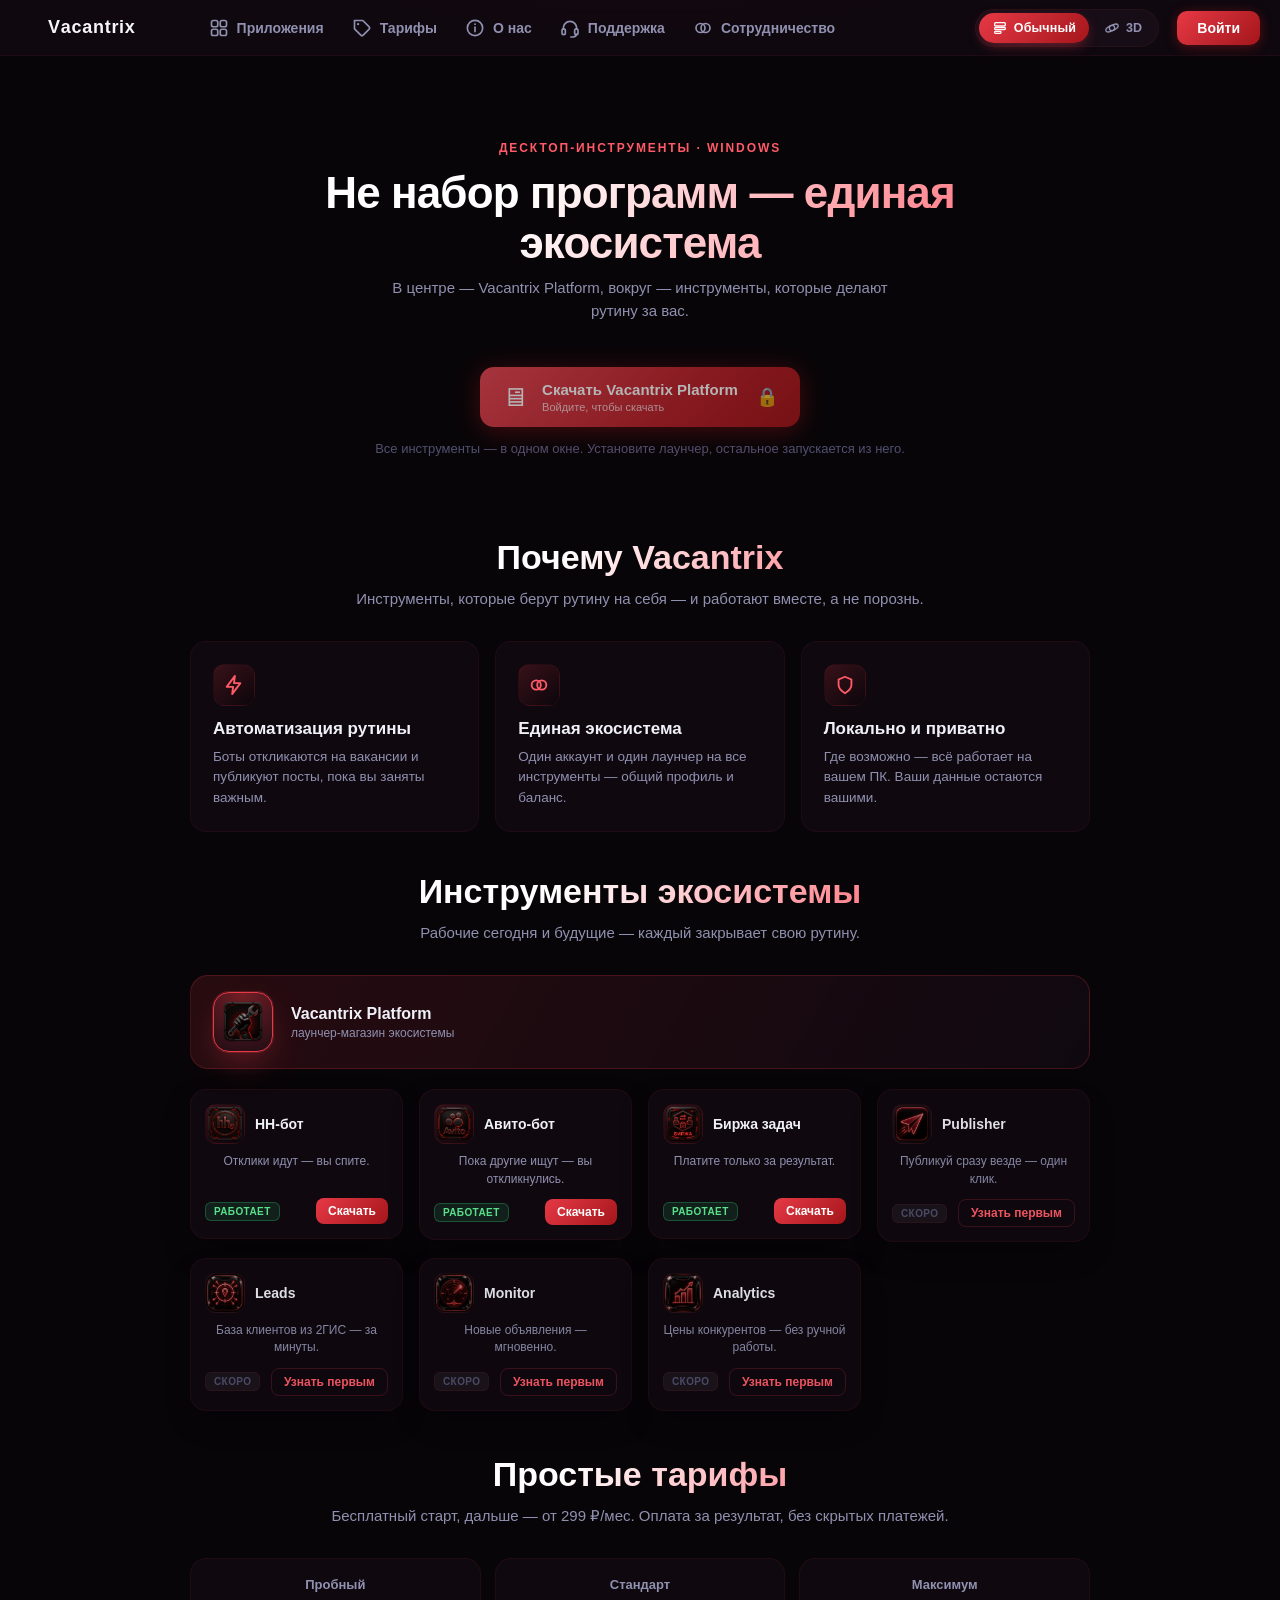
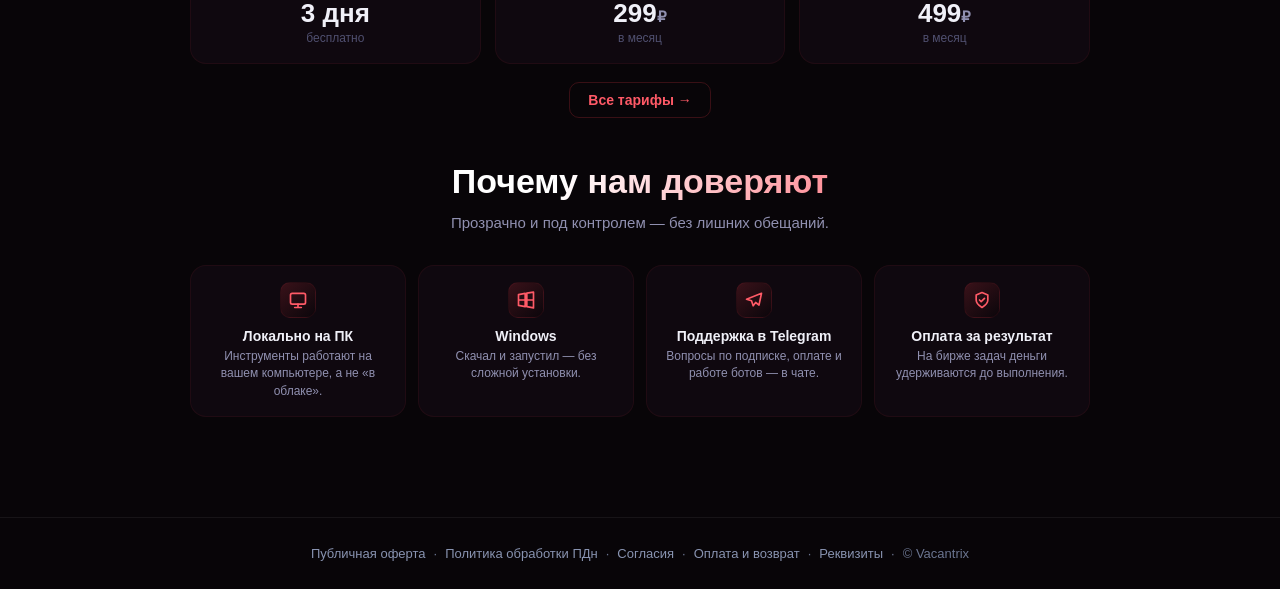
==== commit 26bdc42d: "feat(web): переключатель форматов 2D↔3D + публикация юр-документов (блок 1) - 2D-лендинг как дефолт " ====
--- a/index.html
+++ b/index.html
@@ -13,13 +13,13 @@
   <meta property="og:url" content="https://vacantrix.github.io/vacantrix-web/">
   <meta property="og:title" content="Vacantrix — единая экосистема инструментов">
   <meta property="og:description" content="Не набор программ — единая экосистема: авто-отклики на вакансии (hh.ru, Авито), биржа задач, кросс-постинг. Работают за вас.">
-  <meta property="og:image" content="https://vacantrix.github.io/vacantrix-web/img/og-cover.png?v=20260624b">
+  <meta property="og:image" content="https://vacantrix.github.io/vacantrix-web/img/og-cover.png?v=20260624c">
   <meta property="og:image:width" content="1200">
   <meta property="og:image:height" content="630">
   <meta name="twitter:card" content="summary_large_image">
   <meta name="twitter:title" content="Vacantrix — единая экосистема инструментов">
   <meta name="twitter:description" content="Авто-отклики, биржа задач, кросс-постинг — десктоп-инструменты, которые работают за вас.">
-  <meta name="twitter:image" content="https://vacantrix.github.io/vacantrix-web/img/og-cover.png?v=20260624b">
+  <meta name="twitter:image" content="https://vacantrix.github.io/vacantrix-web/img/og-cover.png?v=20260624c">
   <link rel="icon" type="image/png" href="favicon.png?v=20260624">
   <link rel="apple-touch-icon" href="apple-touch-icon.png?v=20260624">
   <link rel="manifest" href="manifest.webmanifest">
@@ -115,7 +115,7 @@
   /* ── C. Главная-«экосистема» (#tab-home) ── */
   .eco-head { text-align: center; padding: 30px 16px 4px; }
   .eco-head .eyebrow { font-size: 12px; font-weight: 700; letter-spacing: .16em; text-transform: uppercase; color: var(--accent-b); }
-  .eco-head h1 { font-size: clamp(26px, 4.4vw, 40px); font-weight: 900; letter-spacing: -.02em; margin: 12px 0 8px;
+  .eco-head h1 { font-size: clamp(28px, 4.8vw, 44px); font-weight: 900; letter-spacing: -.02em; margin: 12px 0 8px;
     background: linear-gradient(120deg, #fff 36%, var(--accent-b)); -webkit-background-clip: text; background-clip: text; -webkit-text-fill-color: transparent; }
   .eco-head p { color: var(--text2); font-size: 15px; max-width: 520px; margin: 0 auto; line-height: 1.55; }
 
@@ -217,6 +217,101 @@
     padding: 26px max(20px, calc(50vw - 450px)) 60px; }
 
   body.planets-on .site-footer { position: relative; background: var(--bg); }
+
+  /* ══════════ Два формата: 2D-лендинг (дефолт) ⇄ 3D-планеты (body.mode-3d) ══════════
+     mode-3d ставит ТОЛЬКО js/format.js. Его отсутствие = классический 2D-лендинг,
+     отрисованный сразу (без чёрной вуали интро). planets-on остаётся внутренним
+     флагом intro3d («сцена жива»), его ставит сам intro3d. */
+
+  /* 2D: прячем интро-хром — никакого чёрного старта */
+  body:not(.mode-3d) #intro-veil,
+  body:not(.mode-3d) #intro-canvas,
+  body:not(.mode-3d) #intro-skip { display: none !important; }
+
+  /* 2D: карточки экосистемы ВИДНЫ (в 3D их раскрывает интро через .shown) */
+  body:not(.mode-3d) .eco-core,
+  body:not(.mode-3d) .eco-node {
+    position: static; transform: none !important; width: auto;
+    opacity: 1 !important; filter: none !important;
+  }
+  body:not(.mode-3d) .eco-node.is-soon { opacity: .92 !important; }   /* «скоро» — чуть приглушены */
+
+  /* 2D: карточки-узлы приподнимаются на hover (ритм как у .app-card/.info-card) */
+  body:not(.mode-3d) .eco-node { cursor: default;
+    transition: transform .25s ease, border-color .25s ease, box-shadow .25s ease; }
+  body:not(.mode-3d) .eco-node:hover { transform: translateY(-5px) !important; border-color: var(--accent);
+    box-shadow: 0 18px 42px -16px rgba(0,0,0,.7), 0 0 0 1px rgba(230,57,70,.22); }
+
+  /* 2D: сетка продуктов вместо радиальной раскладки */
+  body:not(.mode-3d) .eco-stage {
+    position: static; height: auto; max-width: 1080px; margin: 26px auto 0;
+    display: grid; grid-template-columns: repeat(4, 1fr); gap: 16px; align-items: start;
+  }
+  /* Platform — «ядро» экосистемы: широкая полоса-баннер сверху сетки (иконка слева, текст справа) */
+  body:not(.mode-3d) .eco-core { grid-column: 1 / -1; display: flex; align-items: center; gap: 18px;
+    text-align: left; padding: 16px 22px; margin-bottom: 4px; border-radius: 18px;
+    background: linear-gradient(120deg, rgba(230,57,70,.14), var(--glass)); border: 1px solid var(--border); }
+  body:not(.mode-3d) .eco-core .disc { width: 60px; height: 60px; margin: 0; border-radius: 16px; flex-shrink: 0;
+    box-shadow: 0 0 0 1px rgba(230,57,70,.25), 0 14px 36px -12px rgba(230,57,70,.6); }
+  body:not(.mode-3d) .eco-core .nm { font-size: 16px; }
+  body:not(.mode-3d) .eco-core .nm small { margin-top: 3px; }
+  @media (max-width: 920px) { body:not(.mode-3d) .eco-stage { grid-template-columns: repeat(3, 1fr); } }
+  @media (max-width: 760px) { body:not(.mode-3d) .eco-stage { grid-template-columns: repeat(2, 1fr); max-width: 520px; } }
+  @media (max-width: 420px) { body:not(.mode-3d) .eco-stage { grid-template-columns: 1fr; max-width: 340px; } }
+
+  /* Новые секции лендинга (возможности/цены-тизер/доверие) — только в 2D */
+  body.mode-3d .only-2d { display: none !important; }
+
+  /* ── Переключатель формата (#format-toggle) — сегмент-пилюля ── */
+  .fmt-toggle { display: inline-flex; align-items: center; gap: 2px; padding: 3px; flex-shrink: 0;
+    background: var(--glass2); border: 1px solid var(--border2); border-radius: 999px; margin-right: 8px; }
+  .fmt-btn { position: relative; display: inline-flex; align-items: center; justify-content: center; gap: 6px;
+    min-width: 34px; height: 30px; padding: 0 13px; border: none; border-radius: 999px;
+    background: transparent; color: var(--text2); font-family: inherit; font-size: 12.5px; font-weight: 700;
+    letter-spacing: .01em; cursor: pointer; white-space: nowrap;
+    transition: color .18s ease, background .18s ease, box-shadow .18s ease; }
+  .fmt-ic { display: inline-grid; place-items: center; width: 16px; height: 16px; flex-shrink: 0; }
+  .fmt-ic svg { width: 100%; height: 100%; }
+  .fmt-btn:hover:not(:disabled):not(.active) { color: var(--text); background: rgba(255,255,255,.06); }
+  .fmt-btn.active { color: #fff; background: linear-gradient(135deg, var(--accent), var(--accent-d));
+    box-shadow: 0 4px 14px -4px rgba(230,57,70,.6); }
+  .fmt-btn:disabled, .fmt-btn.fmt-disabled { opacity: .4; cursor: not-allowed; }
+  /* спиннер загрузки 3D: контент скрыт, кружок по центру кнопки */
+  .fmt-toggle.fmt-loading .fmt-btn[data-format="3d"] { color: transparent; }
+  .fmt-toggle.fmt-loading .fmt-btn[data-format="3d"] .fmt-ic,
+  .fmt-toggle.fmt-loading .fmt-btn[data-format="3d"] .fmt-lbl { opacity: 0; }
+  .fmt-toggle.fmt-loading .fmt-btn[data-format="3d"]::after { content: ''; position: absolute;
+    top: 50%; left: 50%; margin: -7px 0 0 -7px; width: 13px; height: 13px;
+    border: 2px solid rgba(255,255,255,.45); border-top-color: #fff;
+    border-radius: 50%; animation: spin .7s linear infinite; }
+  @media (max-width: 920px) { .fmt-lbl { display: none; } .fmt-btn { padding: 0 9px; } }
+
+  /* ── Тизер цен (2D) ── */
+  .price-teaser { max-width: 980px; margin: 8px auto 0; }
+  .price-mini { display: grid; grid-template-columns: repeat(3, 1fr); gap: 14px; margin-top: 6px; }
+  .price-mini .pm-card { background: var(--glass); border: 1px solid var(--border2); border-radius: 16px;
+    padding: 18px; text-align: center; }
+  .price-mini .pm-name { font-size: 13px; font-weight: 700; color: var(--text2); }
+  .price-mini .pm-price { font-size: 26px; font-weight: 900; margin: 6px 0 2px; }
+  .price-mini .pm-price span { font-size: 15px; font-weight: 700; color: var(--text2); }
+  .price-mini .pm-note { font-size: 12px; color: var(--text3); }
+  .price-mini-all { display: inline-block; margin-top: 18px; color: var(--accent-b); font-weight: 700;
+    font-size: 14px; background: transparent; border: 1px solid var(--border); border-radius: 10px;
+    padding: 9px 18px; cursor: pointer; font-family: inherit; }
+  .price-mini-all:hover { border-color: var(--accent); color: #fff; }
+  @media (max-width: 600px) { .price-mini { grid-template-columns: 1fr; } }
+
+  /* ── Блок доверия (2D) ── */
+  .trust-grid { display: grid; grid-template-columns: repeat(4, 1fr); gap: 12px; max-width: 980px; margin: 4px auto 0; }
+  .trust-card { background: var(--glass); border: 1px solid var(--border2); border-radius: 16px;
+    padding: 16px 14px; text-align: center; }
+  .trust-card .tc-ic { width: 36px; height: 36px; border-radius: 10px; margin: 0 auto 10px; display: grid; place-items: center;
+    background: linear-gradient(140deg, rgba(230,57,70,.2), rgba(0,0,0,.25)); border: 1px solid var(--border2); color: var(--accent-b); }
+  .trust-card .tc-ic svg { width: 20px; height: 20px; }
+  .trust-card h4 { font-size: 14px; font-weight: 700; margin-bottom: 4px; }
+  .trust-card p { font-size: 12px; color: var(--text2); line-height: 1.45; }
+  @media (max-width: 760px) { .trust-grid { grid-template-columns: repeat(2, 1fr); } }
+  @media (max-width: 420px) { .trust-grid { grid-template-columns: 1fr; } }
 
   #planet-card { position: fixed; z-index: 1250; left: 0; top: 0; width: 232px; pointer-events: none;
     background: var(--glass); border: 1px solid var(--accent); border-radius: 16px; padding: 14px;
@@ -265,8 +360,12 @@
   .pd-cta:hover { filter: brightness(1.08); }
 
   /* ══════════ Топбар: 5 вкладок с кастомными иконками и анимациями ══════════ */
-  .tp-tabs { display: flex; align-items: center; gap: 2px; margin-left: 16px; }
-  .tp-tab { position: relative; display: inline-flex; align-items: center; gap: 8px;
+  /* вкладки занимают доступную ширину и скроллятся ВНУТРИ, а не распирают топбар
+     (бренд/действия не сжимаются — flex-shrink:0; иначе на ~920–1020px был горизонтальный скролл страницы) */
+  .tp-tabs { display: flex; align-items: center; gap: 2px; margin-left: 16px; min-width: 0;
+    overflow-x: auto; scrollbar-width: none; -webkit-overflow-scrolling: touch; }
+  .tp-tabs::-webkit-scrollbar { display: none; }
+  .tp-tab { position: relative; flex-shrink: 0; display: inline-flex; align-items: center; gap: 8px;
     background: transparent; border: none; color: var(--text2); font-family: inherit;
     font-size: 14px; font-weight: 600; padding: 9px 13px; border-radius: 11px; cursor: pointer;
     transition: color .2s ease, background .2s ease; }
@@ -387,6 +486,18 @@
 
   <!-- Действия входа/профиля — DOM сохранён 1:1, чтобы auth.js/main.js работали без правок -->
   <div class="navbar-actions tp-actions">
+    <!-- Переключатель формата (БЕЗ класса tab-btn — иначе main.js перехватит как вкладку).
+         Логику биндит js/format.js; кнопка 3D глушится при отсутствии WebGL/reduced-motion. -->
+    <div id="format-toggle" class="fmt-toggle" role="group" aria-label="Формат сайта">
+      <button type="button" class="fmt-btn active" data-format="2d" title="Классический вид" aria-pressed="true">
+        <span class="fmt-ic"><svg viewBox="0 0 24 24" fill="none" stroke="currentColor" stroke-width="2" stroke-linecap="round" stroke-linejoin="round"><rect x="4" y="4" width="16" height="5" rx="1.6"/><rect x="4" y="11.5" width="16" height="3" rx="1.2"/><rect x="4" y="17" width="9.5" height="3" rx="1.2"/></svg></span>
+        <span class="fmt-lbl">Обычный</span>
+      </button>
+      <button type="button" class="fmt-btn" data-format="3d" title="3D-планеты" aria-pressed="false">
+        <span class="fmt-ic"><svg viewBox="0 0 24 24" fill="none" stroke="currentColor" stroke-width="2" stroke-linecap="round" stroke-linejoin="round"><circle cx="12" cy="12" r="4"/><ellipse cx="12" cy="12" rx="10" ry="4" transform="rotate(-26 12 12)"/></svg></span>
+        <span class="fmt-lbl">3D</span>
+      </button>
+    </div>
     <span id="user-chip" class="user-chip tab-btn hidden" data-tab="settings" title="Настройки профиля" style="cursor:pointer">
       <span id="nav-avatar" class="avatar avatar-sm">
         <img id="nav-avatar-img" alt="" class="hidden">
@@ -420,56 +531,9 @@
       <p>В центре — Vacantrix Platform, вокруг — инструменты, которые делают рутину за вас.</p>
     </div>
 
-    <!-- РЕДАКТИРУЕМО: ядро и карточки продуктов экосистемы -->
-    <div class="eco-stage" id="eco-stage">
-      <!-- ЯДРО -->
-      <div class="eco-core" data-key="platform" data-slogan="Все инструменты в одном окне" data-detail="Единая точка входа в экосистему Vacantrix: один аккаунт, оплата и управление подпиской, скачивание и запуск любого инструмента без лишних шагов. Всё под рукой — с первого клика.">
-        <div class="disc"><img src="img/platform_icon.png?v=20260624c" alt="Vacantrix Platform" onerror="this.parentNode.textContent='✦'"></div>
-        <div class="nm">Vacantrix Platform<small>лаунчер-магазин экосистемы</small></div>
-      </div>
-
-      <!-- РАБОЧИЕ -->
-      <div class="eco-node n-hh" data-key="hh" data-slogan="Отклики сами, пока ты отдыхаешь" data-detail="Бот откликается на вакансии hh.ru с персональным сопроводительным письмом, пока ты занят делами. Бесплатный старт без подписки, без ручного труда — только приглашения на почте.">
-        <div class="top"><span class="ico"><img src="img/hh_icon.png" alt="" onerror="this.parentNode.textContent='💼'"></span><span class="nm">HH-бот</span></div>
-        <div class="desc">Отклики идут — вы спите.</div>
-        <div class="foot"><span class="eco-badge live">Работает</span><button class="eco-cta">Скачать</button></div>
-      </div>
-      <div class="eco-node n-avito" data-key="avito" data-slogan="Вакансии Авито — без ручного труда" data-detail="Тот же принцип, что у HH-бота, но для Авито: автоматические отклики на подходящие вакансии с сопроводительным письмом. Бесплатный лимит есть — можно начать прямо сейчас.">
-        <div class="top"><span class="ico"><img src="img/avito_icon.png" alt="" onerror="this.parentNode.textContent='🟢'"></span><span class="nm">Авито-бот</span></div>
-        <div class="desc">Пока другие ищут — вы откликнулись.</div>
-        <div class="foot"><span class="eco-badge live">Работает</span><button class="eco-cta">Скачать</button></div>
-      </div>
-      <div class="eco-node n-tasks" data-key="tasks" data-slogan="Задачи с гарантией оплаты" data-detail="Биржа для заказчиков и исполнителей: оплата удерживается до выполнения задачи, исполнитель получает деньги за результат, заказчик — защиту от пустых обещаний. Рейтинг и отзывы — честно.">
-        <div class="top"><span class="ico"><img src="img/tasks_icon.png" alt="" onerror="this.parentNode.textContent='📋'"></span><span class="nm">Биржа задач</span></div>
-        <div class="desc">Платите только за результат.</div>
-        <div class="foot"><span class="eco-badge live">Работает</span><button class="eco-cta">Скачать</button></div>
-      </div>
-
-      <!-- СКОРО (плейсхолдеры-кружки, без выдуманных файлов) -->
-      <div class="eco-node is-soon n-publisher" data-key="publisher" data-slogan="Один пост — все площадки" data-detail="Готовим инструмент кросс-постинга в Telegram, VK, Instagram, MAX, Одноклассники, WhatsApp и Авито: публикуй сразу везде по расписанию, смотри превью под каждую сеть, используй ИИ для текстов. Скоро.">
-        <div class="top"><span class="ico"><img src="img/publisher_icon.png" alt="" onerror="this.parentNode.textContent='📡'"></span><span class="nm">Publisher</span></div>
-        <div class="desc">Публикуй сразу везде — один клик.</div>
-        <div class="foot"><span class="eco-badge soon">Скоро</span><button class="eco-cta ghost">Узнать первым</button></div>
-      </div>
-      <div class="eco-node is-soon n-leads" data-key="leads" data-slogan="База клиентов за минуты" data-detail="Собираем сборщик контактов предприятий из 2ГИС: название, телефон, адрес — готовый список для обзвона или рассылки без ручного копирования. Скоро.">
-        <div class="top"><span class="ico"><img src="img/leads_icon.png" alt="" onerror="this.parentNode.textContent='🎯'"></span><span class="nm">Leads</span></div>
-        <div class="desc">База клиентов из 2ГИС — за минуты.</div>
-        <div class="foot"><span class="eco-badge soon">Скоро</span><button class="eco-cta ghost">Узнать первым</button></div>
-      </div>
-      <div class="eco-node is-soon n-monitor" data-key="monitor" data-slogan="Новые объявления — первым" data-detail="Готовим инструмент для отслеживания новых вакансий и объявлений на Авито и HH: уведомление приходит сразу, как появляется подходящая позиция или новый конкурент. Скоро.">
-        <div class="top"><span class="ico"><img src="img/monitor_icon.png" alt="" onerror="this.parentNode.textContent='📈'"></span><span class="nm">Monitor</span></div>
-        <div class="desc">Новые объявления — мгновенно.</div>
-        <div class="foot"><span class="eco-badge soon">Скоро</span><button class="eco-cta ghost">Узнать первым</button></div>
-      </div>
-      <div class="eco-node is-soon n-analytics" data-key="analytics" data-slogan="Цены конкурентов на виду" data-detail="Готовим аналитику рынка по Авито, Wildberries и Ozon: отслеживай изменения цен конкурентов в автоматическом режиме без ручного мониторинга вкладок. Скоро.">
-        <div class="top"><span class="ico"><img src="img/analytics_icon.png" alt="" onerror="this.parentNode.textContent='📊'"></span><span class="nm">Analytics</span></div>
-        <div class="desc">Цены конкурентов — без ручной работы.</div>
-        <div class="foot"><span class="eco-badge soon">Скоро</span><button class="eco-cta ghost">Узнать первым</button></div>
-      </div>
-    </div>
-
+    <!-- HERO-CTA: #hero-platform-dl поднят в герой (id сохранён 1:1 — main.js вешает гид установки).
+         Виден в обоих форматах: в 3D — призыв под планетами, в 2D — герой-кнопка. -->
     <div class="eco-foot">
-      <!-- #hero-platform-dl сохранён: main.js вешает на него гид установки -->
       <button class="btn-download" id="hero-platform-dl">
         <span class="dl-icon">🖥</span>
         <div class="dl-text">
@@ -479,6 +543,143 @@
         <span class="dl-arrow">↓</span>
       </button>
       <div class="hint">Все инструменты — в одном окне. Установите лаунчер, остальное запускается из него.</div>
+    </div>
+
+    <!-- ВОЗМОЖНОСТИ (только 2D-лендинг) -->
+    <div class="only-2d">
+      <div class="sec-head reveal" style="margin-top:34px">
+        <h2>Почему Vacantrix</h2>
+        <p>Инструменты, которые берут рутину на себя — и работают вместе, а не порознь.</p>
+      </div>
+      <div class="info-grid">
+        <div class="info-card reveal">
+          <span class="ic-ic"><svg viewBox="0 0 24 24" fill="none" stroke="currentColor" stroke-width="2" stroke-linecap="round" stroke-linejoin="round"><path d="M13 2 4 14h7l-1 8 9-12h-7z"/></svg></span>
+          <h3>Автоматизация рутины</h3>
+          <p>Боты откликаются на вакансии и публикуют посты, пока вы заняты важным.</p>
+        </div>
+        <div class="info-card reveal" style="transition-delay:.06s">
+          <span class="ic-ic"><svg viewBox="0 0 24 24" fill="none" stroke="currentColor" stroke-width="2" stroke-linecap="round" stroke-linejoin="round"><circle cx="9" cy="12" r="5"/><circle cx="15" cy="12" r="5"/></svg></span>
+          <h3>Единая экосистема</h3>
+          <p>Один аккаунт и один лаунчер на все инструменты — общий профиль и баланс.</p>
+        </div>
+        <div class="info-card reveal" style="transition-delay:.12s">
+          <span class="ic-ic"><svg viewBox="0 0 24 24" fill="none" stroke="currentColor" stroke-width="2" stroke-linecap="round" stroke-linejoin="round"><path d="M12 3 5 6v6c0 4 3 6.5 7 9 4-2.5 7-5 7-9V6z"/></svg></span>
+          <h3>Локально и приватно</h3>
+          <p>Где возможно — всё работает на вашем ПК. Ваши данные остаются вашими.</p>
+        </div>
+      </div>
+
+      <div class="sec-head reveal" style="margin-top:40px">
+        <h2>Инструменты экосистемы</h2>
+        <p>Рабочие сегодня и будущие — каждый закрывает свою рутину.</p>
+      </div>
+    </div>
+
+    <!-- РЕДАКТИРУЕМО: ядро и карточки продуктов экосистемы (единый источник для 2D-сетки и 3D-планет) -->
+    <div class="eco-stage" id="eco-stage">
+      <!-- ЯДРО -->
+      <div class="eco-core" data-key="platform" data-slogan="Все инструменты в одном окне" data-detail="Единая точка входа в экосистему Vacantrix: один аккаунт, оплата и управление подпиской, скачивание и запуск любого инструмента без лишних шагов. Всё под рукой — с первого клика.">
+        <div class="disc"><img src="img/platform_icon.png?v=20260624c" alt="Vacantrix Platform" onerror="this.parentNode.textContent='✦'"></div>
+        <div class="nm">Vacantrix Platform<small>лаунчер-магазин экосистемы</small></div>
+      </div>
+
+      <!-- РАБОЧИЕ -->
+      <div class="eco-node n-hh" data-key="hh" data-slogan="Отклики сами, пока ты отдыхаешь" data-detail="Бот откликается на вакансии hh.ru с персональным сопроводительным письмом, пока ты занят делами. Бесплатный старт без подписки, без ручного труда — только приглашения на почте.">
+        <div class="top"><span class="ico"><img src="img/hh_icon.png" alt="" onerror="this.parentNode.textContent='💼'"></span><span class="nm">HH-бот</span></div>
+        <div class="desc">Отклики идут — вы спите.</div>
+        <div class="foot"><span class="eco-badge live">Работает</span><button class="eco-cta">Скачать</button></div>
+      </div>
+      <div class="eco-node n-avito" data-key="avito" data-slogan="Вакансии Авито — без ручного труда" data-detail="Тот же принцип, что у HH-бота, но для Авито: автоматические отклики на подходящие вакансии с сопроводительным письмом. Бесплатный лимит есть — можно начать прямо сейчас.">
+        <div class="top"><span class="ico"><img src="img/avito_icon.png" alt="" onerror="this.parentNode.textContent='🟢'"></span><span class="nm">Авито-бот</span></div>
+        <div class="desc">Пока другие ищут — вы откликнулись.</div>
+        <div class="foot"><span class="eco-badge live">Работает</span><button class="eco-cta">Скачать</button></div>
+      </div>
+      <div class="eco-node n-tasks" data-key="tasks" data-slogan="Задачи с гарантией оплаты" data-detail="Биржа для заказчиков и исполнителей: оплата удерживается до выполнения задачи, исполнитель получает деньги за результат, заказчик — защиту от пустых обещаний. Рейтинг и отзывы — честно.">
+        <div class="top"><span class="ico"><img src="img/tasks_icon.png" alt="" onerror="this.parentNode.textContent='📋'"></span><span class="nm">Биржа задач</span></div>
+        <div class="desc">Платите только за результат.</div>
+        <div class="foot"><span class="eco-badge live">Работает</span><button class="eco-cta">Скачать</button></div>
+      </div>
+
+      <!-- СКОРО (плейсхолдеры-кружки, без выдуманных файлов) -->
+      <div class="eco-node is-soon n-publisher" data-key="publisher" data-slogan="Один пост — все площадки" data-detail="Готовим инструмент кросс-постинга в Telegram, VK, Instagram, MAX, Одноклассники, WhatsApp и Авито: публикуй сразу везде по расписанию, смотри превью под каждую сеть, используй ИИ для текстов. Скоро.">
+        <div class="top"><span class="ico"><img src="img/publisher_icon.png" alt="" onerror="this.parentNode.textContent='📡'"></span><span class="nm">Publisher</span></div>
+        <div class="desc">Публикуй сразу везде — один клик.</div>
+        <div class="foot"><span class="eco-badge soon">Скоро</span><button class="eco-cta ghost">Узнать первым</button></div>
+      </div>
+      <div class="eco-node is-soon n-leads" data-key="leads" data-slogan="База клиентов за минуты" data-detail="Собираем сборщик контактов предприятий из 2ГИС: название, телефон, адрес — готовый список для обзвона или рассылки без ручного копирования. Скоро.">
+        <div class="top"><span class="ico"><img src="img/leads_icon.png" alt="" onerror="this.parentNode.textContent='🎯'"></span><span class="nm">Leads</span></div>
+        <div class="desc">База клиентов из 2ГИС — за минуты.</div>
+        <div class="foot"><span class="eco-badge soon">Скоро</span><button class="eco-cta ghost">Узнать первым</button></div>
+      </div>
+      <div class="eco-node is-soon n-monitor" data-key="monitor" data-slogan="Новые объявления — первым" data-detail="Готовим инструмент для отслеживания новых вакансий и объявлений на Авито и HH: уведомление приходит сразу, как появляется подходящая позиция или новый конкурент. Скоро.">
+        <div class="top"><span class="ico"><img src="img/monitor_icon.png" alt="" onerror="this.parentNode.textContent='📈'"></span><span class="nm">Monitor</span></div>
+        <div class="desc">Новые объявления — мгновенно.</div>
+        <div class="foot"><span class="eco-badge soon">Скоро</span><button class="eco-cta ghost">Узнать первым</button></div>
+      </div>
+      <div class="eco-node is-soon n-analytics" data-key="analytics" data-slogan="Цены конкурентов на виду" data-detail="Готовим аналитику рынка по Авито, Wildberries и Ozon: отслеживай изменения цен конкурентов в автоматическом режиме без ручного мониторинга вкладок. Скоро.">
+        <div class="top"><span class="ico"><img src="img/analytics_icon.png" alt="" onerror="this.parentNode.textContent='📊'"></span><span class="nm">Analytics</span></div>
+        <div class="desc">Цены конкурентов — без ручной работы.</div>
+        <div class="foot"><span class="eco-badge soon">Скоро</span><button class="eco-cta ghost">Узнать первым</button></div>
+      </div>
+    </div>
+
+    <!-- ЦЕНЫ — компактный тизер (только 2D). Полный прайс — на вкладке #tab-pricing (единый источник). -->
+    <div class="only-2d price-teaser">
+      <div class="sec-head reveal" style="margin-top:44px">
+        <h2>Простые тарифы</h2>
+        <p>Бесплатный старт, дальше — от 299 ₽/мес. Оплата за результат, без скрытых платежей.</p>
+      </div>
+      <div class="price-mini">
+        <div class="pm-card reveal">
+          <div class="pm-name">Пробный</div>
+          <div class="pm-price">3 дня</div>
+          <div class="pm-note">бесплатно</div>
+        </div>
+        <div class="pm-card reveal" style="transition-delay:.06s">
+          <div class="pm-name">Стандарт</div>
+          <div class="pm-price">299<span>₽</span></div>
+          <div class="pm-note">в месяц</div>
+        </div>
+        <div class="pm-card reveal" style="transition-delay:.12s">
+          <div class="pm-name">Максимум</div>
+          <div class="pm-price">499<span>₽</span></div>
+          <div class="pm-note">в месяц</div>
+        </div>
+      </div>
+      <div style="text-align:center">
+        <!-- tab-btn → main.js переключает на вкладку «Тарифы» (без дубля прайса) -->
+        <button type="button" class="price-mini-all tab-btn" data-tab="pricing">Все тарифы →</button>
+      </div>
+    </div>
+
+    <!-- ДОВЕРИЕ (только 2D) -->
+    <div class="only-2d">
+      <div class="sec-head reveal" style="margin-top:44px">
+        <h2>Почему нам доверяют</h2>
+        <p>Прозрачно и под контролем — без лишних обещаний.</p>
+      </div>
+      <div class="trust-grid">
+        <div class="trust-card reveal">
+          <span class="tc-ic"><svg viewBox="0 0 24 24" fill="none" stroke="currentColor" stroke-width="2" stroke-linecap="round" stroke-linejoin="round"><rect x="3" y="4" width="18" height="13" rx="2"/><path d="M8 21h8M12 17v4"/></svg></span>
+          <h4>Локально на ПК</h4>
+          <p>Инструменты работают на вашем компьютере, а не «в облаке».</p>
+        </div>
+        <div class="trust-card reveal" style="transition-delay:.05s">
+          <span class="tc-ic"><svg viewBox="0 0 24 24" fill="none" stroke="currentColor" stroke-width="2" stroke-linecap="round" stroke-linejoin="round"><path d="M3 5.5 11 4v8H3zM13 3.7 21 2.5V12h-8zM3 12h8v8l-8-1.5zM13 12h8v9.5L13 20z"/></svg></span>
+          <h4>Windows</h4>
+          <p>Скачал и запустил — без сложной установки.</p>
+        </div>
+        <div class="trust-card reveal" style="transition-delay:.1s">
+          <span class="tc-ic"><svg viewBox="0 0 24 24" fill="none" stroke="currentColor" stroke-width="2" stroke-linecap="round" stroke-linejoin="round"><path d="M21 4 3 11l6 2 2 6 3-4 4 3 3-14z"/></svg></span>
+          <h4>Поддержка в Telegram</h4>
+          <p>Вопросы по подписке, оплате и работе ботов — в чате.</p>
+        </div>
+        <div class="trust-card reveal" style="transition-delay:.15s">
+          <span class="tc-ic"><svg viewBox="0 0 24 24" fill="none" stroke="currentColor" stroke-width="2" stroke-linecap="round" stroke-linejoin="round"><path d="M12 3 5 6v6c0 4 3 6.5 7 9 4-2.5 7-5 7-9V6z"/><path d="M9 12l2 2 4-4"/></svg></span>
+          <h4>Оплата за результат</h4>
+          <p>На бирже задач деньги удерживаются до выполнения.</p>
+        </div>
+      </div>
     </div>
     </section>
   </div>
@@ -643,6 +844,18 @@
         <input type="checkbox" id="auth-remember">
         <label for="auth-remember">Запомнить меня на этом устройстве</label>
       </div>
+      <div id="consent-row" class="form-check" style="display:none; align-items:flex-start; gap:8px; margin-top:4px;">
+        <input type="checkbox" id="auth-consent" style="margin-top:3px;">
+        <label for="auth-consent" style="font-size:12.5px; line-height:1.5;">Я принимаю
+          <a href="offer.html" target="_blank" rel="noopener" onclick="event.stopPropagation()" style="color:#5aa0ff;">Публичную оферту</a>,
+          <a href="privacy.html" target="_blank" rel="noopener" onclick="event.stopPropagation()" style="color:#5aa0ff;">Политику ПДн</a> и даю
+          <a href="consent.html" target="_blank" rel="noopener" onclick="event.stopPropagation()" style="color:#5aa0ff;">согласие на обработку персональных данных</a>.</label>
+      </div>
+      <div id="marketing-row" class="form-check" style="display:none; align-items:flex-start; gap:8px; margin-top:6px;">
+        <input type="checkbox" id="auth-marketing" style="margin-top:3px;">
+        <label for="auth-marketing" style="font-size:12.5px; line-height:1.5; color:#8893b0;">Хочу получать новости и предложения Vacantrix
+          <a href="consent.html" target="_blank" rel="noopener" onclick="event.stopPropagation()" style="color:#5aa0ff;">(согласие на рассылку)</a>. Необязательно.</label>
+      </div>
       <p id="auth-error" class="form-error"></p>
       <div class="form-actions">
         <button id="auth-submit" type="button" class="btn-primary" data-mode="login">Войти</button>
@@ -760,43 +973,37 @@
 
 <!-- ── Подвал ───────────────────────────────────────────────────────── -->
 <footer class="site-footer" style="text-align:center; padding:28px 16px; color:#6b7590; font-size:13px; border-top:1px solid rgba(255,255,255,.06); position:relative; z-index:1;">
-  <a href="terms.html" style="color:#8893b0; text-decoration:none;">Пользовательское соглашение</a>
-  <span style="margin:0 8px;">·</span>
-  <a href="privacy.html" style="color:#8893b0; text-decoration:none;">Политика конфиденциальности</a>
-  <span style="margin:0 8px;">·</span>
-  <span>© Vacantrix</span>
+  <div style="display:flex; flex-wrap:wrap; gap:6px 8px; justify-content:center; align-items:center; max-width:760px; margin:0 auto;">
+    <a href="offer.html" style="color:#8893b0; text-decoration:none;">Публичная оферта</a>
+    <span>·</span>
+    <a href="privacy.html" style="color:#8893b0; text-decoration:none;">Политика обработки ПДн</a>
+    <span>·</span>
+    <a href="consent.html" style="color:#8893b0; text-decoration:none;">Согласия</a>
+    <span>·</span>
+    <a href="payment.html" style="color:#8893b0; text-decoration:none;">Оплата и возврат</a>
+    <span>·</span>
+    <a href="requisites.html" style="color:#8893b0; text-decoration:none;">Реквизиты</a>
+    <span>·</span>
+    <span>© Vacantrix</span>
+  </div>
 </footer>
 
 <!-- ════════════════════════════════════════════════════════════════════
-     Скрипты (порядок обязателен). 3D-интро (intro3d.js) — ESM-модуль, грузится отдельно.
+     Скрипты (порядок обязателен). 3D-интро (intro3d.js) — ESM-модуль, грузится ЛЕНИВО из format.js при включении 3D.
 ════════════════════════════════════════════════════════════════════ -->
 <script src="https://cdn.jsdelivr.net/npm/@supabase/supabase-js@2"></script>
 <script>
   (function () {
     var v = Date.now();
+    window.__ASSET_V = v;            // версия ассетов — format.js ленивым import() тянет intro3d.js с тем же ?v=
+    // Классические скрипты (без сборщика, порядок обязателен). format.js — ПОСЛЕ main.js.
+    // intro3d.js (Three.js ESM) здесь НЕ грузится: его лениво импортирует format.js
+    // только при включении 3D — в 2D Three.js не качается вовсе.
     var files = ['js/config.js', 'js/auth.js', 'js/profile.js',
-                 'js/platforms.js', 'js/apps.js', 'js/main.js'];
+                 'js/platforms.js', 'js/apps.js', 'js/main.js', 'js/format.js'];
     for (var i = 0; i < files.length; i++) {
       document.write('<script src="' + files[i] + '?v=' + v + '"><\/script>');
     }
-    // 3D-интро на Three.js (ES-модуль, резолвится через import map в <head>).
-    document.write('<script type="module" src="js/intro3d.js?v=' + v + '"><\/script>');
-
-    // Страховка от «чёрного экрана»: если интро не завершилось за 8 c (модуль/CDN
-    // Three.js не поднялся — частый случай на медленном мобильном интернете),
-    // принудительно показываем контент (плитки-каталог) и снимаем вуаль.
-    // Штатное интро оседает к ~6.2 c, так что обычного пользователя это не затронет.
-    setTimeout(function () {
-      if (document.body.classList.contains('intro-done')) return;
-      try {
-        var nodes = document.querySelectorAll('.eco-core, .eco-node');
-        for (var j = 0; j < nodes.length; j++) nodes[j].classList.add('shown');
-        var veil = document.getElementById('intro-veil');   if (veil) veil.classList.add('lift');
-        var cv   = document.getElementById('intro-canvas');  if (cv) cv.classList.add('done');
-        document.body.classList.remove('intro-lock', 'planets-on');
-        document.body.classList.add('intro-done');
-      } catch (e) {}
-    }, 8000);
   })();
 </script>
 
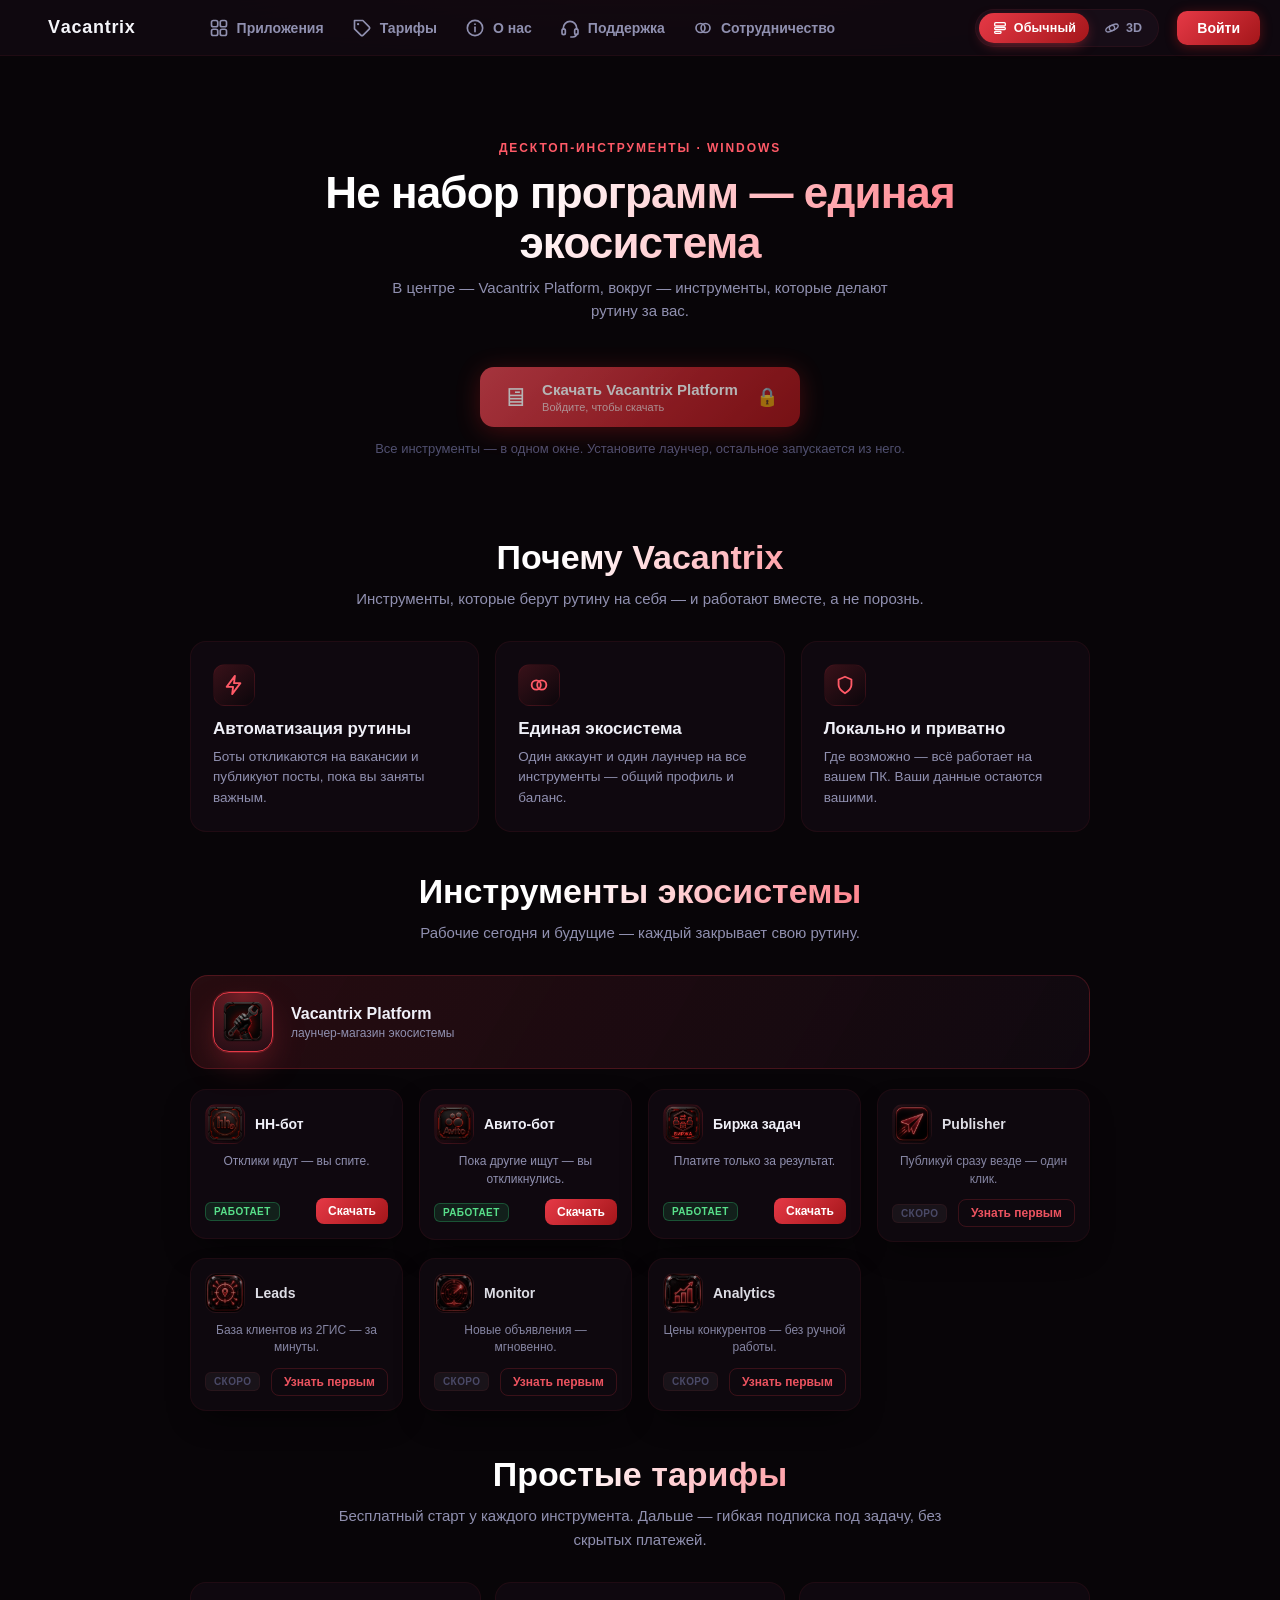
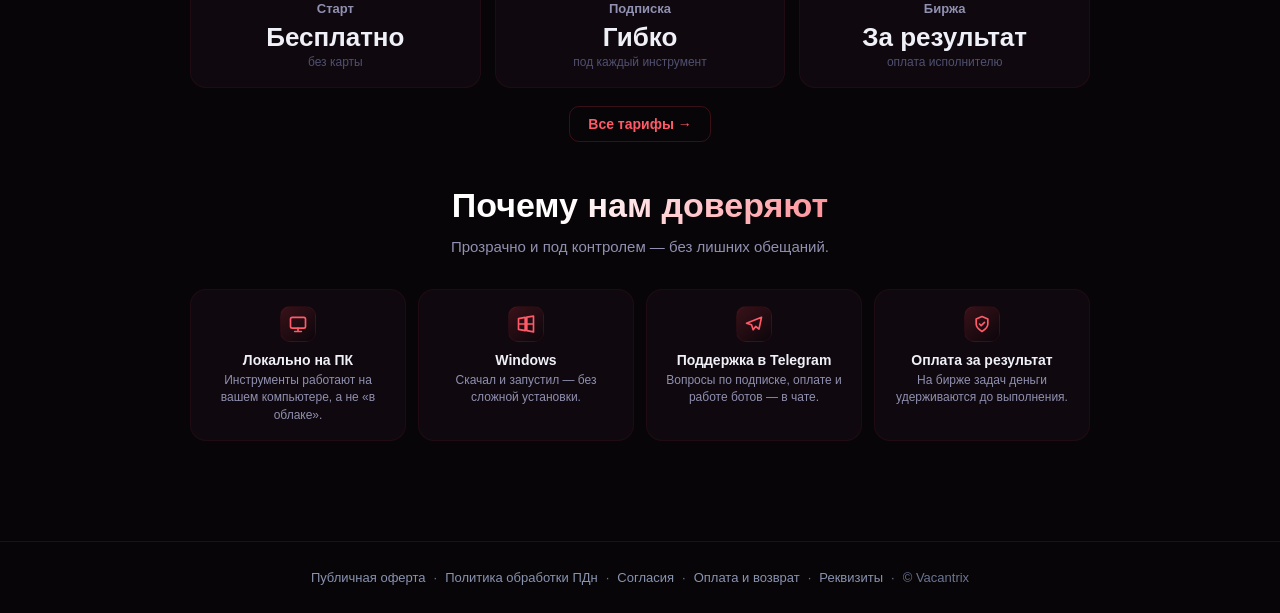
==== commit ae92722f: "feat(web): подробные карточки приложений + реальные тарифы из Supabase - Полная карточка-страница пр" ====
--- a/index.html
+++ b/index.html
@@ -334,31 +334,6 @@
   #planet-card .pc-badge.soon { color: var(--text3); background: rgba(255,255,255,.05); border: 1px solid var(--border2); }
   #planet-card .pc-cta { font-size: 12px; font-weight: 700; color: #fff; background: linear-gradient(135deg, var(--accent), var(--accent-d)); border-radius: 8px; padding: 6px 12px; }
 
-  /* Детальная рамка приложения (focus-режим по клику) */
-  #planet-detail { position: fixed; z-index: 1300; right: max(24px, 5vw); top: 50%;
-    transform: translateY(-50%) translateX(34px); width: 340px; max-width: calc(100vw - 32px);
-    background: var(--glass); border: 1px solid var(--accent); border-radius: 20px; padding: 24px;
-    box-shadow: 0 24px 70px -18px rgba(0,0,0,.85), 0 0 0 1px rgba(230,57,70,.3), 0 0 40px -8px rgba(230,57,70,.5);
-    backdrop-filter: var(--blur); opacity: 0; pointer-events: none;
-    transition: opacity .35s ease, transform .35s ease; }
-  #planet-detail.show { opacity: 1; transform: translateY(-50%) translateX(0); pointer-events: auto; }
-  #pd-close { position: absolute; top: 12px; right: 12px; width: 32px; height: 32px; border-radius: 8px;
-    background: rgba(255,255,255,.06); border: 1px solid var(--border); color: var(--text2); cursor: pointer; font-size: 14px; }
-  #pd-close:hover { color: #fff; border-color: var(--accent-b); }
-  .pd-head { display: flex; align-items: center; gap: 14px; margin-bottom: 14px; padding-right: 28px; }
-  .pd-ico { width: 64px; height: 64px; border-radius: 16px; overflow: hidden; flex-shrink: 0;
-    background: linear-gradient(140deg, rgba(230,57,70,.2), rgba(0,0,0,.3)); border: 1px solid var(--border2); display: grid; place-items: center; }
-  .pd-ico img { width: 100%; height: 100%; object-fit: cover; }
-  .pd-nm { font-size: 21px; font-weight: 800; line-height: 1.15; }
-  .pd-slogan { color: var(--accent-b); font-size: 12.5px; font-weight: 600; margin: 5px 0 3px; }
-  .pd-badge { display: inline-block; margin-top: 7px; font-size: 11px; font-weight: 700; letter-spacing: .04em; text-transform: uppercase; padding: 3px 9px; border-radius: 6px; }
-  .pd-badge.live { color: #58e08a; background: rgba(46,204,113,.12); border: 1px solid rgba(46,204,113,.3); }
-  .pd-badge.soon { color: var(--text3); background: rgba(255,255,255,.05); border: 1px solid var(--border2); }
-  .pd-desc { color: var(--text2); font-size: 14.5px; line-height: 1.6; margin-bottom: 20px; }
-  .pd-cta { width: 100%; padding: 13px; border: none; border-radius: 12px; font-size: 15px; font-weight: 700; color: #fff; cursor: pointer; font-family: inherit;
-    background: linear-gradient(135deg, var(--accent), var(--accent-d)); box-shadow: 0 8px 28px -6px rgba(230,57,70,.6); }
-  .pd-cta:hover { filter: brightness(1.08); }
-
   /* ══════════ Топбар: 5 вкладок с кастомными иконками и анимациями ══════════ */
   /* вкладки занимают доступную ширину и скроллятся ВНУТРИ, а не распирают топбар
      (бренд/действия не сжимаются — flex-shrink:0; иначе на ~920–1020px был горизонтальный скролл страницы) */
@@ -440,13 +415,6 @@
     .tp-tab { padding: 9px 5px; }
     .tp-tabs { margin-left: 4px; }
   }
-  @media (max-width: 760px) {
-    /* Детальная панель планеты (клик/тап) → нижний лист: ближе к пальцу, на всю ширину */
-    #planet-detail { right: 10px; left: 10px; top: auto; bottom: 10px;
-      width: auto; max-width: none; padding: 20px;
-      transform: translateY(24px); }
-    #planet-detail.show { transform: translateY(0); }
-  }
   </style>
 </head>
 <body>
@@ -623,27 +591,28 @@
       </div>
     </div>
 
-    <!-- ЦЕНЫ — компактный тизер (только 2D). Полный прайс — на вкладке #tab-pricing (единый источник). -->
+    <!-- ЦЕНЫ — компактный тизер (только 2D). Реальный прайс — на вкладке #tab-pricing (единый источник).
+         Без выдуманных чисел: конкретные тарифы рендерит js/pricing.js из Supabase. -->
     <div class="only-2d price-teaser">
       <div class="sec-head reveal" style="margin-top:44px">
         <h2>Простые тарифы</h2>
-        <p>Бесплатный старт, дальше — от 299 ₽/мес. Оплата за результат, без скрытых платежей.</p>
+        <p>Бесплатный старт у каждого инструмента. Дальше — гибкая подписка под задачу, без скрытых платежей.</p>
       </div>
       <div class="price-mini">
         <div class="pm-card reveal">
-          <div class="pm-name">Пробный</div>
-          <div class="pm-price">3 дня</div>
-          <div class="pm-note">бесплатно</div>
+          <div class="pm-name">Старт</div>
+          <div class="pm-price">Бесплатно</div>
+          <div class="pm-note">без карты</div>
         </div>
         <div class="pm-card reveal" style="transition-delay:.06s">
-          <div class="pm-name">Стандарт</div>
-          <div class="pm-price">299<span>₽</span></div>
-          <div class="pm-note">в месяц</div>
+          <div class="pm-name">Подписка</div>
+          <div class="pm-price">Гибко</div>
+          <div class="pm-note">под каждый инструмент</div>
         </div>
         <div class="pm-card reveal" style="transition-delay:.12s">
-          <div class="pm-name">Максимум</div>
-          <div class="pm-price">499<span>₽</span></div>
-          <div class="pm-note">в месяц</div>
+          <div class="pm-name">Биржа</div>
+          <div class="pm-price">За результат</div>
+          <div class="pm-note">оплата исполнителю</div>
         </div>
       </div>
       <div style="text-align:center">
@@ -694,54 +663,14 @@
     <div id="apps-content"><div class="spinner"></div></div>
   </div>
 
-  <!-- ── ТАРИФЫ (портировано без изменений) ── -->
+  <!-- ── ТАРИФЫ (динамически из Supabase `plans` — рендерит js/pricing.js) ── -->
   <div id="tab-pricing" class="tab-panel">
     <div class="pricing-header reveal">
       <h2>Тарифы и цены</h2>
-      <p>Автоматизируйте отклики на hh.ru — выберите подходящий план</p>
-    </div>
-    <div class="pricing-grid">
-      <div class="pricing-card reveal" style="transition-delay:.05s">
-        <div class="pricing-badge">Пробный</div>
-        <div class="pricing-price pricing-free">3 дня</div>
-        <div class="pricing-period">бесплатно</div>
-        <ul class="pricing-features">
-          <li><span class="pf-icon">✓</span> До 30 откликов в день</li>
-          <li><span class="pf-icon">✓</span> Базовые фильтры вакансий</li>
-          <li><span class="pf-icon">✓</span> Сопроводительное письмо</li>
-          <li><span class="pf-icon dim">✗</span><span class="pf-dim">Расширенные фильтры</span></li>
-          <li><span class="pf-icon dim">✗</span><span class="pf-dim">Приоритетная поддержка</span></li>
-        </ul>
-        <a class="btn-outline pricing-btn" href="https://t.me/VacantrixB_O_T" target="_blank">Попробовать</a>
-      </div>
-      <div class="pricing-card featured reveal" style="transition-delay:.12s">
-        <div class="pricing-badge popular">★ Популярный</div>
-        <div class="pricing-price">299<span>₽</span></div>
-        <div class="pricing-period">в месяц · 2 490 ₽/год</div>
-        <ul class="pricing-features">
-          <li><span class="pf-icon">✓</span> Неограниченные отклики</li>
-          <li><span class="pf-icon">✓</span> Расширенные фильтры</li>
-          <li><span class="pf-icon">✓</span> Сопроводительное письмо</li>
-          <li><span class="pf-icon">✓</span> Автообновление приложения</li>
-          <li><span class="pf-icon dim">✗</span><span class="pf-dim">Несколько аккаунтов</span></li>
-        </ul>
-        <a class="btn-primary pricing-btn" href="https://t.me/VacantrixB_O_T" target="_blank">Оформить</a>
-      </div>
-      <div class="pricing-card reveal" style="transition-delay:.19s">
-        <div class="pricing-badge">Максимум</div>
-        <div class="pricing-price">499<span>₽</span></div>
-        <div class="pricing-period">в месяц · 3 990 ₽/год</div>
-        <ul class="pricing-features">
-          <li><span class="pf-icon">✓</span> Всё из Стандарта</li>
-          <li><span class="pf-icon">✓</span> До 3 аккаунтов hh.ru</li>
-          <li><span class="pf-icon">✓</span> Персональная настройка</li>
-          <li><span class="pf-icon">✓</span> Поддержка 24/7</li>
-          <li><span class="pf-icon">✓</span> Ранний доступ к функциям</li>
-        </ul>
-        <a class="btn-primary pricing-btn" href="https://t.me/VacantrixB_O_T" target="_blank">Оформить</a>
-      </div>
-    </div>
-    <p class="pricing-note">Оплата и управление подпиской — через <a href="https://t.me/VacantrixB_O_T" target="_blank">Telegram-бот</a></p>
+      <p>Бесплатный старт у каждого инструмента — подписку подключаете, когда нужно больше.</p>
+    </div>
+    <!-- Pricing.loadAndRender() наполняет реальными планами; фолбек при пустом ответе -->
+    <div id="pricing-content"><div class="spinner"></div></div>
   </div>
 
   <!-- ── НАСТРОЙКИ (контейнер заполняет main.js) ── -->
@@ -950,17 +879,6 @@
   </div>
 </div>
 
-<!-- Детальная рамка приложения (клик по планете → наезд камеры + инфо) -->
-<div id="planet-detail" aria-hidden="true">
-  <button id="pd-close" aria-label="Закрыть">✕</button>
-  <div class="pd-head">
-    <span class="pd-ico"><img id="pd-img" alt=""></span>
-    <div><div class="pd-nm" id="pd-nm"></div><div class="pd-slogan" id="pd-slogan"></div><span class="pd-badge" id="pd-badge"></span></div>
-  </div>
-  <div class="pd-desc" id="pd-desc"></div>
-  <button class="pd-cta" id="pd-cta"></button>
-</div>
-
 <!-- Инфо-карточка планеты (наполняется intro3d.js при наведении на планету) -->
 <div id="planet-card" aria-hidden="true">
   <div class="pc-top">
@@ -970,6 +888,9 @@
   <div class="pc-desc" id="pc-desc"></div>
   <div class="pc-foot"><span class="pc-badge" id="pc-badge"></span><span class="pc-cta" id="pc-cta"></span></div>
 </div>
+
+<!-- Полная карточка-страница приложения (наполняет js/appdetail.js → AppDetail.open(key)) -->
+<div id="app-detail" class="app-detail hidden" aria-hidden="true"></div>
 
 <!-- ── Подвал ───────────────────────────────────────────────────────── -->
 <footer class="site-footer" style="text-align:center; padding:28px 16px; color:#6b7590; font-size:13px; border-top:1px solid rgba(255,255,255,.06); position:relative; z-index:1;">
@@ -999,8 +920,11 @@
     // Классические скрипты (без сборщика, порядок обязателен). format.js — ПОСЛЕ main.js.
     // intro3d.js (Three.js ESM) здесь НЕ грузится: его лениво импортирует format.js
     // только при включении 3D — в 2D Three.js не качается вовсе.
+    // appdata.js — ПЕРВЫМ среди потребителей (apps.js/pricing.js/appdetail.js
+    // читают window.APP_DATA / window.APP_KEY_BY_SLUG). pricing.js до appdetail.js.
     var files = ['js/config.js', 'js/auth.js', 'js/profile.js',
-                 'js/platforms.js', 'js/apps.js', 'js/main.js', 'js/format.js'];
+                 'js/platforms.js', 'js/appdata.js', 'js/apps.js',
+                 'js/pricing.js', 'js/appdetail.js', 'js/main.js', 'js/format.js'];
     for (var i = 0; i < files.length; i++) {
       document.write('<script src="' + files[i] + '?v=' + v + '"><\/script>');
     }
--- a/css/main.css
+++ b/css/main.css
@@ -492,7 +492,7 @@
 .pricing-grid {
   display: grid;
   grid-template-columns: repeat(auto-fit, minmax(240px, 1fr));
-  gap: 20px; align-items: start;
+  gap: 20px; align-items: stretch;
 }
 
 .pricing-card {
@@ -553,7 +553,7 @@
 .pf-icon.dim { color: var(--text3); }
 .pf-dim { color: var(--text3); }
 
-.pricing-btn { width: 100%; justify-content: center; padding: 12px; margin-top: 4px; }
+.pricing-btn { width: 100%; justify-content: center; padding: 12px; margin-top: auto; }
 
 .pricing-note {
   text-align: center; margin-top: 28px;
@@ -738,3 +738,261 @@
   .pricing-price { font-size: 36px; }
   .settings-row { flex-direction: column; align-items: flex-start; gap: 10px; }
 }
+
+/* ===================================================================
+   Динамические тарифы (группы продуктов + статические информблоки)
+   =================================================================== */
+.pricing-group { margin-bottom: 34px; }
+.pricing-group-title {
+  font-size: 18px; font-weight: 800; color: var(--text);
+  margin-bottom: 16px; display: flex; align-items: center; gap: 12px;
+}
+.pricing-group-title::after {
+  content: ''; flex: 1; height: 1px; background: var(--border2);
+}
+.pricing-info {
+  background: var(--glass); backdrop-filter: var(--blur);
+  border: 1px solid var(--border2); border-left: 3px solid var(--accent);
+  border-radius: 18px; padding: 22px 24px; margin-bottom: 26px;
+}
+.pricing-info h3 { font-size: 16px; font-weight: 700; margin-bottom: 8px; }
+.pricing-info p { color: var(--text2); font-size: 14px; line-height: 1.6; }
+.pricing-info a, .pricing-fallback a { color: var(--accent-b); }
+.pricing-fallback {
+  max-width: 560px; margin: 0 auto; padding: 36px 16px;
+  text-align: center; color: var(--text2); font-size: 14.5px; line-height: 1.7;
+}
+
+/* ===================================================================
+   Полная карточка приложения (#app-detail) — фуллскрин-оверлей
+   Тёмная тема, акцент --accent. Глубокую полировку оставляем дизайнеру.
+   =================================================================== */
+body.app-detail-open { overflow: hidden; }
+
+.app-detail {
+  position: fixed; inset: 0; z-index: 1340;
+  display: flex; align-items: flex-start; justify-content: center;
+  padding: 40px 20px; overflow-y: auto;
+  background: rgba(8, 5, 8, .74); backdrop-filter: blur(10px);
+  animation: adFade .2s ease;
+  scrollbar-width: thin; scrollbar-color: var(--accent-d) transparent;
+}
+.app-detail::-webkit-scrollbar { width: 10px; }
+.app-detail::-webkit-scrollbar-thumb {
+  background: var(--accent-d); border-radius: 6px;
+  border: 3px solid transparent; background-clip: content-box;
+}
+.app-detail.hidden { display: none; }
+@keyframes adFade { from { opacity: 0; } to { opacity: 1; } }
+
+.app-detail-panel {
+  position: relative; width: 100%; max-width: 1000px; margin: auto;
+  background: var(--bg2); border: 1px solid var(--border);
+  border-radius: 22px; padding: 28px;
+  box-shadow: var(--shadow), 0 0 0 1px rgba(230, 57, 70, .18);
+  animation: adRise .26s cubic-bezier(.2, .7, .3, 1);
+}
+@keyframes adRise {
+  from { opacity: 0; transform: translateY(14px); }
+  to   { opacity: 1; transform: none; }
+}
+
+.ad-close {
+  position: absolute; top: 14px; right: 14px; z-index: 2;
+  width: 36px; height: 36px; border-radius: 10px; display: grid; place-items: center;
+  background: rgba(255, 255, 255, .05); border: 1px solid var(--border);
+  color: var(--text2); cursor: pointer; font-size: 15px; font-family: inherit;
+  transition: color .18s, border-color .18s, background .18s;
+}
+.ad-close:hover { color: #fff; border-color: var(--accent); background: rgba(230, 57, 70, .14); }
+
+.app-detail-grid {
+  display: grid; grid-template-columns: minmax(0, 1fr) 320px; gap: 28px; align-items: start;
+}
+
+/* ── Левая колонка (контент) ── */
+.ad-main { min-width: 0; }
+.ad-hero {
+  display: flex; align-items: center; gap: 18px;
+  padding: 2px 44px 22px 0; margin-bottom: 22px;
+  border-bottom: 1px solid var(--border2);
+}
+.ad-hero-ico {
+  width: 68px; height: 68px; border-radius: 18px; flex-shrink: 0; overflow: hidden;
+  display: grid; place-items: center; font-size: 30px;
+  background: linear-gradient(140deg, rgba(230, 57, 70, .2), rgba(0, 0, 0, .3));
+  border: 1px solid var(--border);
+  box-shadow: 0 10px 32px -12px rgba(230, 57, 70, .6);
+}
+.ad-hero-ico img { width: 100%; height: 100%; object-fit: cover; }
+.ad-status {
+  display: inline-block; font-size: 10px; font-weight: 700; letter-spacing: .05em;
+  text-transform: uppercase; padding: 3px 8px; border-radius: 6px; margin-bottom: 7px;
+}
+.ad-status.live { color: #58e08a; background: rgba(46, 204, 113, .12); border: 1px solid rgba(46, 204, 113, .3); }
+.ad-status.soon { color: var(--text3); background: rgba(255, 255, 255, .05); border: 1px solid var(--border2); }
+.ad-name { font-size: clamp(22px, 3vw, 28px); font-weight: 800; line-height: 1.12; }
+.ad-tagline { color: var(--accent-b); font-size: 13.5px; font-weight: 600; margin-top: 5px; line-height: 1.4; }
+
+.ad-video {
+  border-radius: 16px; overflow: hidden; border: 1px solid var(--border2);
+  margin-bottom: 22px; background: #000; aspect-ratio: 16 / 9;
+}
+.ad-video video { width: 100%; height: 100%; object-fit: cover; display: block; }
+
+.ad-section { margin-bottom: 22px; }
+.ad-section h3 {
+  font-size: 16px; font-weight: 700; color: var(--text); margin-bottom: 12px;
+  display: flex; align-items: center; gap: 10px;
+}
+.ad-section h3::before {
+  content: ''; flex-shrink: 0; width: 3px; height: 15px; border-radius: 2px;
+  background: linear-gradient(var(--accent-b), var(--accent-d));
+}
+.ad-section > p { color: var(--text2); font-size: 14.5px; line-height: 1.65; }
+
+.ad-list { list-style: none; display: flex; flex-direction: column; gap: 11px; }
+.ad-list li { position: relative; padding-left: 28px; color: var(--text2); font-size: 14px; line-height: 1.55; }
+.ad-list li::before {
+  content: '✓'; position: absolute; left: 0; top: 1px;
+  width: 18px; height: 18px; border-radius: 50%; display: grid; place-items: center;
+  font-size: 11px; font-weight: 700; color: var(--accent-b);
+  background: rgba(230, 57, 70, .12); border: 1px solid var(--border2);
+}
+
+.ad-steps { list-style: none; counter-reset: adstep; display: flex; flex-direction: column; gap: 12px; }
+.ad-steps li {
+  position: relative; padding-left: 40px; color: var(--text2);
+  font-size: 14px; line-height: 1.55; counter-increment: adstep; min-height: 26px;
+}
+.ad-steps li::before {
+  content: counter(adstep); position: absolute; left: 0; top: -1px;
+  width: 27px; height: 27px; border-radius: 8px; display: grid; place-items: center;
+  font-size: 12.5px; font-weight: 700; color: #fff;
+  background: linear-gradient(135deg, var(--accent), var(--accent-d));
+}
+
+.ad-shots { display: grid; grid-template-columns: repeat(auto-fill, minmax(160px, 1fr)); gap: 10px; }
+.ad-shot {
+  border-radius: 12px; overflow: hidden; border: 1px solid var(--border2);
+  cursor: zoom-in; aspect-ratio: 16 / 10;
+}
+.ad-shot img { width: 100%; height: 100%; object-fit: cover; display: block; transition: transform .3s ease; }
+.ad-shot:hover img { transform: scale(1.05); }
+
+/* ── Правая колонка (рельс) ── */
+.ad-rail { display: flex; flex-direction: column; gap: 14px; position: sticky; top: 0; }
+.ad-rail-card {
+  background: var(--glass); backdrop-filter: var(--blur);
+  border: 1px solid var(--border2); border-radius: 18px; padding: 20px;
+}
+.ad-rail-label {
+  font-size: 11px; font-weight: 700; letter-spacing: .08em; text-transform: uppercase;
+  color: var(--accent-b); margin-bottom: 12px;
+}
+.ad-price-free { font-size: 24px; font-weight: 900; color: var(--text); }
+.ad-price-sub { color: var(--text2); font-size: 13px; line-height: 1.5; margin-top: 6px; }
+
+.ad-plan-list { display: flex; flex-direction: column; gap: 11px; }
+.ad-plan {
+  display: flex; align-items: baseline; justify-content: space-between; gap: 10px;
+  padding-bottom: 11px; border-bottom: 1px solid rgba(255, 255, 255, .05);
+}
+.ad-plan:last-child { padding-bottom: 0; border-bottom: none; }
+.ad-plan-name { font-size: 13.5px; color: var(--text2); }
+.ad-plan-price { font-size: 17px; font-weight: 800; color: var(--text); white-space: nowrap; }
+.ad-plan-price small { font-size: 12px; font-weight: 600; color: var(--text3); }
+
+.ad-soon-badge {
+  display: inline-block; font-size: 11px; font-weight: 700; letter-spacing: .05em;
+  text-transform: uppercase; padding: 4px 10px; border-radius: 7px; margin-bottom: 10px;
+  color: var(--text3); background: rgba(255, 255, 255, .05); border: 1px solid var(--border2);
+}
+.ad-rail-soon p { color: var(--text2); font-size: 13.5px; line-height: 1.55; }
+
+.ad-cta {
+  display: block; width: 100%; margin-top: 16px; padding: 13px 16px; text-align: center;
+  border: none; border-radius: 12px; font-family: inherit; font-size: 15px; font-weight: 700;
+  color: #fff; cursor: pointer; text-decoration: none;
+  background: linear-gradient(135deg, var(--accent), var(--accent-d));
+  box-shadow: 0 8px 26px -8px rgba(230, 57, 70, .6);
+  transition: filter .18s ease, transform .18s ease;
+}
+.ad-cta:hover { filter: brightness(1.08); transform: translateY(-1px); }
+.ad-cta:focus-visible { outline: 2px solid var(--accent-b); outline-offset: 3px; }
+
+.ad-passport h4 {
+  font-size: 11px; font-weight: 700; letter-spacing: .08em; text-transform: uppercase;
+  color: var(--text3); margin-bottom: 14px;
+}
+.ad-pass-row { display: flex; flex-direction: column; gap: 6px; margin-bottom: 16px; }
+.ad-pass-row .k {
+  font-size: 11px; font-weight: 700; letter-spacing: .05em; text-transform: uppercase; color: var(--text3);
+}
+.ad-pass-row .v {
+  display: inline-block; align-self: flex-start; max-width: 100%;
+  padding: 5px 11px; border-radius: 9px; font-size: 13px; line-height: 1.45;
+  color: var(--text); background: var(--glass2); border: 1px solid var(--border2);
+}
+.ad-features { list-style: none; display: flex; flex-direction: column; gap: 9px; }
+.ad-features li { position: relative; padding-left: 26px; font-size: 13px; color: var(--text2); line-height: 1.5; }
+.ad-features li::before {
+  content: '✓'; position: absolute; left: 0; top: 0;
+  width: 17px; height: 17px; border-radius: 50%; display: grid; place-items: center;
+  font-size: 10px; font-weight: 700; color: var(--accent-b);
+  background: rgba(230, 57, 70, .12); border: 1px solid var(--border2);
+}
+
+/* Первая карточка рельса = «зона покупки»: accent-подложка + верхний strip */
+.ad-rail > .ad-rail-card:first-child {
+  position: relative; overflow: hidden; border-color: var(--border);
+  background: linear-gradient(160deg, rgba(230, 57, 70, .10), var(--glass) 58%);
+}
+.ad-rail > .ad-rail-card:first-child::before {
+  content: ''; position: absolute; top: 0; left: 0; right: 0; height: 3px;
+  background: linear-gradient(90deg, var(--accent-d), var(--accent-b));
+}
+
+/* ── Адаптив карточки ── */
+@media (max-width: 920px) {
+  .app-detail-grid { grid-template-columns: 1fr; }
+  .ad-rail { position: static; flex-direction: row; flex-wrap: wrap; }
+  .ad-rail-card { flex: 1; min-width: 240px; }
+}
+@media (max-width: 760px) {
+  .app-detail { padding: 26px 14px; }
+  .app-detail-panel { padding: 24px 22px; }
+  .ad-shots { grid-template-columns: repeat(auto-fill, minmax(140px, 1fr)); }
+}
+@media (max-width: 600px) {
+  .app-detail { padding: 0; }
+  .app-detail-panel { border-radius: 0; min-height: 100vh; padding: 22px 16px 40px; }
+  .ad-rail { flex-direction: column; gap: 12px; }
+  .ad-rail-card { min-width: 0; }
+  .ad-hero { padding-right: 40px; }
+  .ad-hero-ico { width: 56px; height: 56px; border-radius: 15px; }
+}
+@media (max-width: 420px) {
+  .app-detail-panel { padding: 20px 14px 36px; }
+  .ad-hero { gap: 14px; padding-right: 38px; }
+  .ad-hero-ico { width: 50px; height: 50px; border-radius: 13px; font-size: 24px; }
+  .ad-name { font-size: 21px; }
+  .ad-rail-card { padding: 18px; }
+  .ad-shots { grid-template-columns: repeat(auto-fill, minmax(130px, 1fr)); }
+}
+
+/* Доступность: уважаем prefers-reduced-motion (вход оверлея, hover, reveal) */
+@media (prefers-reduced-motion: reduce) {
+  .app-detail, .app-detail-panel, .ad-cta, .ad-shot img,
+  .pricing-card, .reveal { animation: none !important; transition: none !important; }
+  .ad-cta:hover, .pricing-card:hover { transform: none !important; }
+  .reveal { opacity: 1 !important; transform: none !important; }
+}
+
+/* Модалки и лайтбокс должны лежать ВЫШЕ карточки приложения (#app-detail = 1340)
+   и выше липкого топбара (1200) — иначе логин/гид установки/скрин уезжают за неё. */
+.modal-overlay { z-index: 1400; }
+#lightbox { z-index: 1400; }
+
+/* Клик по карточке приложения (2D) открывает полную карточку */
+.app-card { cursor: pointer; }
--- a/css/main.css
+++ b/css/main.css
@@ -492,7 +492,7 @@
 .pricing-grid {
   display: grid;
   grid-template-columns: repeat(auto-fit, minmax(240px, 1fr));
-  gap: 20px; align-items: start;
+  gap: 20px; align-items: stretch;
 }
 
 .pricing-card {
@@ -553,7 +553,7 @@
 .pf-icon.dim { color: var(--text3); }
 .pf-dim { color: var(--text3); }
 
-.pricing-btn { width: 100%; justify-content: center; padding: 12px; margin-top: 4px; }
+.pricing-btn { width: 100%; justify-content: center; padding: 12px; margin-top: auto; }
 
 .pricing-note {
   text-align: center; margin-top: 28px;
@@ -738,3 +738,261 @@
   .pricing-price { font-size: 36px; }
   .settings-row { flex-direction: column; align-items: flex-start; gap: 10px; }
 }
+
+/* ===================================================================
+   Динамические тарифы (группы продуктов + статические информблоки)
+   =================================================================== */
+.pricing-group { margin-bottom: 34px; }
+.pricing-group-title {
+  font-size: 18px; font-weight: 800; color: var(--text);
+  margin-bottom: 16px; display: flex; align-items: center; gap: 12px;
+}
+.pricing-group-title::after {
+  content: ''; flex: 1; height: 1px; background: var(--border2);
+}
+.pricing-info {
+  background: var(--glass); backdrop-filter: var(--blur);
+  border: 1px solid var(--border2); border-left: 3px solid var(--accent);
+  border-radius: 18px; padding: 22px 24px; margin-bottom: 26px;
+}
+.pricing-info h3 { font-size: 16px; font-weight: 700; margin-bottom: 8px; }
+.pricing-info p { color: var(--text2); font-size: 14px; line-height: 1.6; }
+.pricing-info a, .pricing-fallback a { color: var(--accent-b); }
+.pricing-fallback {
+  max-width: 560px; margin: 0 auto; padding: 36px 16px;
+  text-align: center; color: var(--text2); font-size: 14.5px; line-height: 1.7;
+}
+
+/* ===================================================================
+   Полная карточка приложения (#app-detail) — фуллскрин-оверлей
+   Тёмная тема, акцент --accent. Глубокую полировку оставляем дизайнеру.
+   =================================================================== */
+body.app-detail-open { overflow: hidden; }
+
+.app-detail {
+  position: fixed; inset: 0; z-index: 1340;
+  display: flex; align-items: flex-start; justify-content: center;
+  padding: 40px 20px; overflow-y: auto;
+  background: rgba(8, 5, 8, .74); backdrop-filter: blur(10px);
+  animation: adFade .2s ease;
+  scrollbar-width: thin; scrollbar-color: var(--accent-d) transparent;
+}
+.app-detail::-webkit-scrollbar { width: 10px; }
+.app-detail::-webkit-scrollbar-thumb {
+  background: var(--accent-d); border-radius: 6px;
+  border: 3px solid transparent; background-clip: content-box;
+}
+.app-detail.hidden { display: none; }
+@keyframes adFade { from { opacity: 0; } to { opacity: 1; } }
+
+.app-detail-panel {
+  position: relative; width: 100%; max-width: 1000px; margin: auto;
+  background: var(--bg2); border: 1px solid var(--border);
+  border-radius: 22px; padding: 28px;
+  box-shadow: var(--shadow), 0 0 0 1px rgba(230, 57, 70, .18);
+  animation: adRise .26s cubic-bezier(.2, .7, .3, 1);
+}
+@keyframes adRise {
+  from { opacity: 0; transform: translateY(14px); }
+  to   { opacity: 1; transform: none; }
+}
+
+.ad-close {
+  position: absolute; top: 14px; right: 14px; z-index: 2;
+  width: 36px; height: 36px; border-radius: 10px; display: grid; place-items: center;
+  background: rgba(255, 255, 255, .05); border: 1px solid var(--border);
+  color: var(--text2); cursor: pointer; font-size: 15px; font-family: inherit;
+  transition: color .18s, border-color .18s, background .18s;
+}
+.ad-close:hover { color: #fff; border-color: var(--accent); background: rgba(230, 57, 70, .14); }
+
+.app-detail-grid {
+  display: grid; grid-template-columns: minmax(0, 1fr) 320px; gap: 28px; align-items: start;
+}
+
+/* ── Левая колонка (контент) ── */
+.ad-main { min-width: 0; }
+.ad-hero {
+  display: flex; align-items: center; gap: 18px;
+  padding: 2px 44px 22px 0; margin-bottom: 22px;
+  border-bottom: 1px solid var(--border2);
+}
+.ad-hero-ico {
+  width: 68px; height: 68px; border-radius: 18px; flex-shrink: 0; overflow: hidden;
+  display: grid; place-items: center; font-size: 30px;
+  background: linear-gradient(140deg, rgba(230, 57, 70, .2), rgba(0, 0, 0, .3));
+  border: 1px solid var(--border);
+  box-shadow: 0 10px 32px -12px rgba(230, 57, 70, .6);
+}
+.ad-hero-ico img { width: 100%; height: 100%; object-fit: cover; }
+.ad-status {
+  display: inline-block; font-size: 10px; font-weight: 700; letter-spacing: .05em;
+  text-transform: uppercase; padding: 3px 8px; border-radius: 6px; margin-bottom: 7px;
+}
+.ad-status.live { color: #58e08a; background: rgba(46, 204, 113, .12); border: 1px solid rgba(46, 204, 113, .3); }
+.ad-status.soon { color: var(--text3); background: rgba(255, 255, 255, .05); border: 1px solid var(--border2); }
+.ad-name { font-size: clamp(22px, 3vw, 28px); font-weight: 800; line-height: 1.12; }
+.ad-tagline { color: var(--accent-b); font-size: 13.5px; font-weight: 600; margin-top: 5px; line-height: 1.4; }
+
+.ad-video {
+  border-radius: 16px; overflow: hidden; border: 1px solid var(--border2);
+  margin-bottom: 22px; background: #000; aspect-ratio: 16 / 9;
+}
+.ad-video video { width: 100%; height: 100%; object-fit: cover; display: block; }
+
+.ad-section { margin-bottom: 22px; }
+.ad-section h3 {
+  font-size: 16px; font-weight: 700; color: var(--text); margin-bottom: 12px;
+  display: flex; align-items: center; gap: 10px;
+}
+.ad-section h3::before {
+  content: ''; flex-shrink: 0; width: 3px; height: 15px; border-radius: 2px;
+  background: linear-gradient(var(--accent-b), var(--accent-d));
+}
+.ad-section > p { color: var(--text2); font-size: 14.5px; line-height: 1.65; }
+
+.ad-list { list-style: none; display: flex; flex-direction: column; gap: 11px; }
+.ad-list li { position: relative; padding-left: 28px; color: var(--text2); font-size: 14px; line-height: 1.55; }
+.ad-list li::before {
+  content: '✓'; position: absolute; left: 0; top: 1px;
+  width: 18px; height: 18px; border-radius: 50%; display: grid; place-items: center;
+  font-size: 11px; font-weight: 700; color: var(--accent-b);
+  background: rgba(230, 57, 70, .12); border: 1px solid var(--border2);
+}
+
+.ad-steps { list-style: none; counter-reset: adstep; display: flex; flex-direction: column; gap: 12px; }
+.ad-steps li {
+  position: relative; padding-left: 40px; color: var(--text2);
+  font-size: 14px; line-height: 1.55; counter-increment: adstep; min-height: 26px;
+}
+.ad-steps li::before {
+  content: counter(adstep); position: absolute; left: 0; top: -1px;
+  width: 27px; height: 27px; border-radius: 8px; display: grid; place-items: center;
+  font-size: 12.5px; font-weight: 700; color: #fff;
+  background: linear-gradient(135deg, var(--accent), var(--accent-d));
+}
+
+.ad-shots { display: grid; grid-template-columns: repeat(auto-fill, minmax(160px, 1fr)); gap: 10px; }
+.ad-shot {
+  border-radius: 12px; overflow: hidden; border: 1px solid var(--border2);
+  cursor: zoom-in; aspect-ratio: 16 / 10;
+}
+.ad-shot img { width: 100%; height: 100%; object-fit: cover; display: block; transition: transform .3s ease; }
+.ad-shot:hover img { transform: scale(1.05); }
+
+/* ── Правая колонка (рельс) ── */
+.ad-rail { display: flex; flex-direction: column; gap: 14px; position: sticky; top: 0; }
+.ad-rail-card {
+  background: var(--glass); backdrop-filter: var(--blur);
+  border: 1px solid var(--border2); border-radius: 18px; padding: 20px;
+}
+.ad-rail-label {
+  font-size: 11px; font-weight: 700; letter-spacing: .08em; text-transform: uppercase;
+  color: var(--accent-b); margin-bottom: 12px;
+}
+.ad-price-free { font-size: 24px; font-weight: 900; color: var(--text); }
+.ad-price-sub { color: var(--text2); font-size: 13px; line-height: 1.5; margin-top: 6px; }
+
+.ad-plan-list { display: flex; flex-direction: column; gap: 11px; }
+.ad-plan {
+  display: flex; align-items: baseline; justify-content: space-between; gap: 10px;
+  padding-bottom: 11px; border-bottom: 1px solid rgba(255, 255, 255, .05);
+}
+.ad-plan:last-child { padding-bottom: 0; border-bottom: none; }
+.ad-plan-name { font-size: 13.5px; color: var(--text2); }
+.ad-plan-price { font-size: 17px; font-weight: 800; color: var(--text); white-space: nowrap; }
+.ad-plan-price small { font-size: 12px; font-weight: 600; color: var(--text3); }
+
+.ad-soon-badge {
+  display: inline-block; font-size: 11px; font-weight: 700; letter-spacing: .05em;
+  text-transform: uppercase; padding: 4px 10px; border-radius: 7px; margin-bottom: 10px;
+  color: var(--text3); background: rgba(255, 255, 255, .05); border: 1px solid var(--border2);
+}
+.ad-rail-soon p { color: var(--text2); font-size: 13.5px; line-height: 1.55; }
+
+.ad-cta {
+  display: block; width: 100%; margin-top: 16px; padding: 13px 16px; text-align: center;
+  border: none; border-radius: 12px; font-family: inherit; font-size: 15px; font-weight: 700;
+  color: #fff; cursor: pointer; text-decoration: none;
+  background: linear-gradient(135deg, var(--accent), var(--accent-d));
+  box-shadow: 0 8px 26px -8px rgba(230, 57, 70, .6);
+  transition: filter .18s ease, transform .18s ease;
+}
+.ad-cta:hover { filter: brightness(1.08); transform: translateY(-1px); }
+.ad-cta:focus-visible { outline: 2px solid var(--accent-b); outline-offset: 3px; }
+
+.ad-passport h4 {
+  font-size: 11px; font-weight: 700; letter-spacing: .08em; text-transform: uppercase;
+  color: var(--text3); margin-bottom: 14px;
+}
+.ad-pass-row { display: flex; flex-direction: column; gap: 6px; margin-bottom: 16px; }
+.ad-pass-row .k {
+  font-size: 11px; font-weight: 700; letter-spacing: .05em; text-transform: uppercase; color: var(--text3);
+}
+.ad-pass-row .v {
+  display: inline-block; align-self: flex-start; max-width: 100%;
+  padding: 5px 11px; border-radius: 9px; font-size: 13px; line-height: 1.45;
+  color: var(--text); background: var(--glass2); border: 1px solid var(--border2);
+}
+.ad-features { list-style: none; display: flex; flex-direction: column; gap: 9px; }
+.ad-features li { position: relative; padding-left: 26px; font-size: 13px; color: var(--text2); line-height: 1.5; }
+.ad-features li::before {
+  content: '✓'; position: absolute; left: 0; top: 0;
+  width: 17px; height: 17px; border-radius: 50%; display: grid; place-items: center;
+  font-size: 10px; font-weight: 700; color: var(--accent-b);
+  background: rgba(230, 57, 70, .12); border: 1px solid var(--border2);
+}
+
+/* Первая карточка рельса = «зона покупки»: accent-подложка + верхний strip */
+.ad-rail > .ad-rail-card:first-child {
+  position: relative; overflow: hidden; border-color: var(--border);
+  background: linear-gradient(160deg, rgba(230, 57, 70, .10), var(--glass) 58%);
+}
+.ad-rail > .ad-rail-card:first-child::before {
+  content: ''; position: absolute; top: 0; left: 0; right: 0; height: 3px;
+  background: linear-gradient(90deg, var(--accent-d), var(--accent-b));
+}
+
+/* ── Адаптив карточки ── */
+@media (max-width: 920px) {
+  .app-detail-grid { grid-template-columns: 1fr; }
+  .ad-rail { position: static; flex-direction: row; flex-wrap: wrap; }
+  .ad-rail-card { flex: 1; min-width: 240px; }
+}
+@media (max-width: 760px) {
+  .app-detail { padding: 26px 14px; }
+  .app-detail-panel { padding: 24px 22px; }
+  .ad-shots { grid-template-columns: repeat(auto-fill, minmax(140px, 1fr)); }
+}
+@media (max-width: 600px) {
+  .app-detail { padding: 0; }
+  .app-detail-panel { border-radius: 0; min-height: 100vh; padding: 22px 16px 40px; }
+  .ad-rail { flex-direction: column; gap: 12px; }
+  .ad-rail-card { min-width: 0; }
+  .ad-hero { padding-right: 40px; }
+  .ad-hero-ico { width: 56px; height: 56px; border-radius: 15px; }
+}
+@media (max-width: 420px) {
+  .app-detail-panel { padding: 20px 14px 36px; }
+  .ad-hero { gap: 14px; padding-right: 38px; }
+  .ad-hero-ico { width: 50px; height: 50px; border-radius: 13px; font-size: 24px; }
+  .ad-name { font-size: 21px; }
+  .ad-rail-card { padding: 18px; }
+  .ad-shots { grid-template-columns: repeat(auto-fill, minmax(130px, 1fr)); }
+}
+
+/* Доступность: уважаем prefers-reduced-motion (вход оверлея, hover, reveal) */
+@media (prefers-reduced-motion: reduce) {
+  .app-detail, .app-detail-panel, .ad-cta, .ad-shot img,
+  .pricing-card, .reveal { animation: none !important; transition: none !important; }
+  .ad-cta:hover, .pricing-card:hover { transform: none !important; }
+  .reveal { opacity: 1 !important; transform: none !important; }
+}
+
+/* Модалки и лайтбокс должны лежать ВЫШЕ карточки приложения (#app-detail = 1340)
+   и выше липкого топбара (1200) — иначе логин/гид установки/скрин уезжают за неё. */
+.modal-overlay { z-index: 1400; }
+#lightbox { z-index: 1400; }
+
+/* Клик по карточке приложения (2D) открывает полную карточку */
+.app-card { cursor: pointer; }
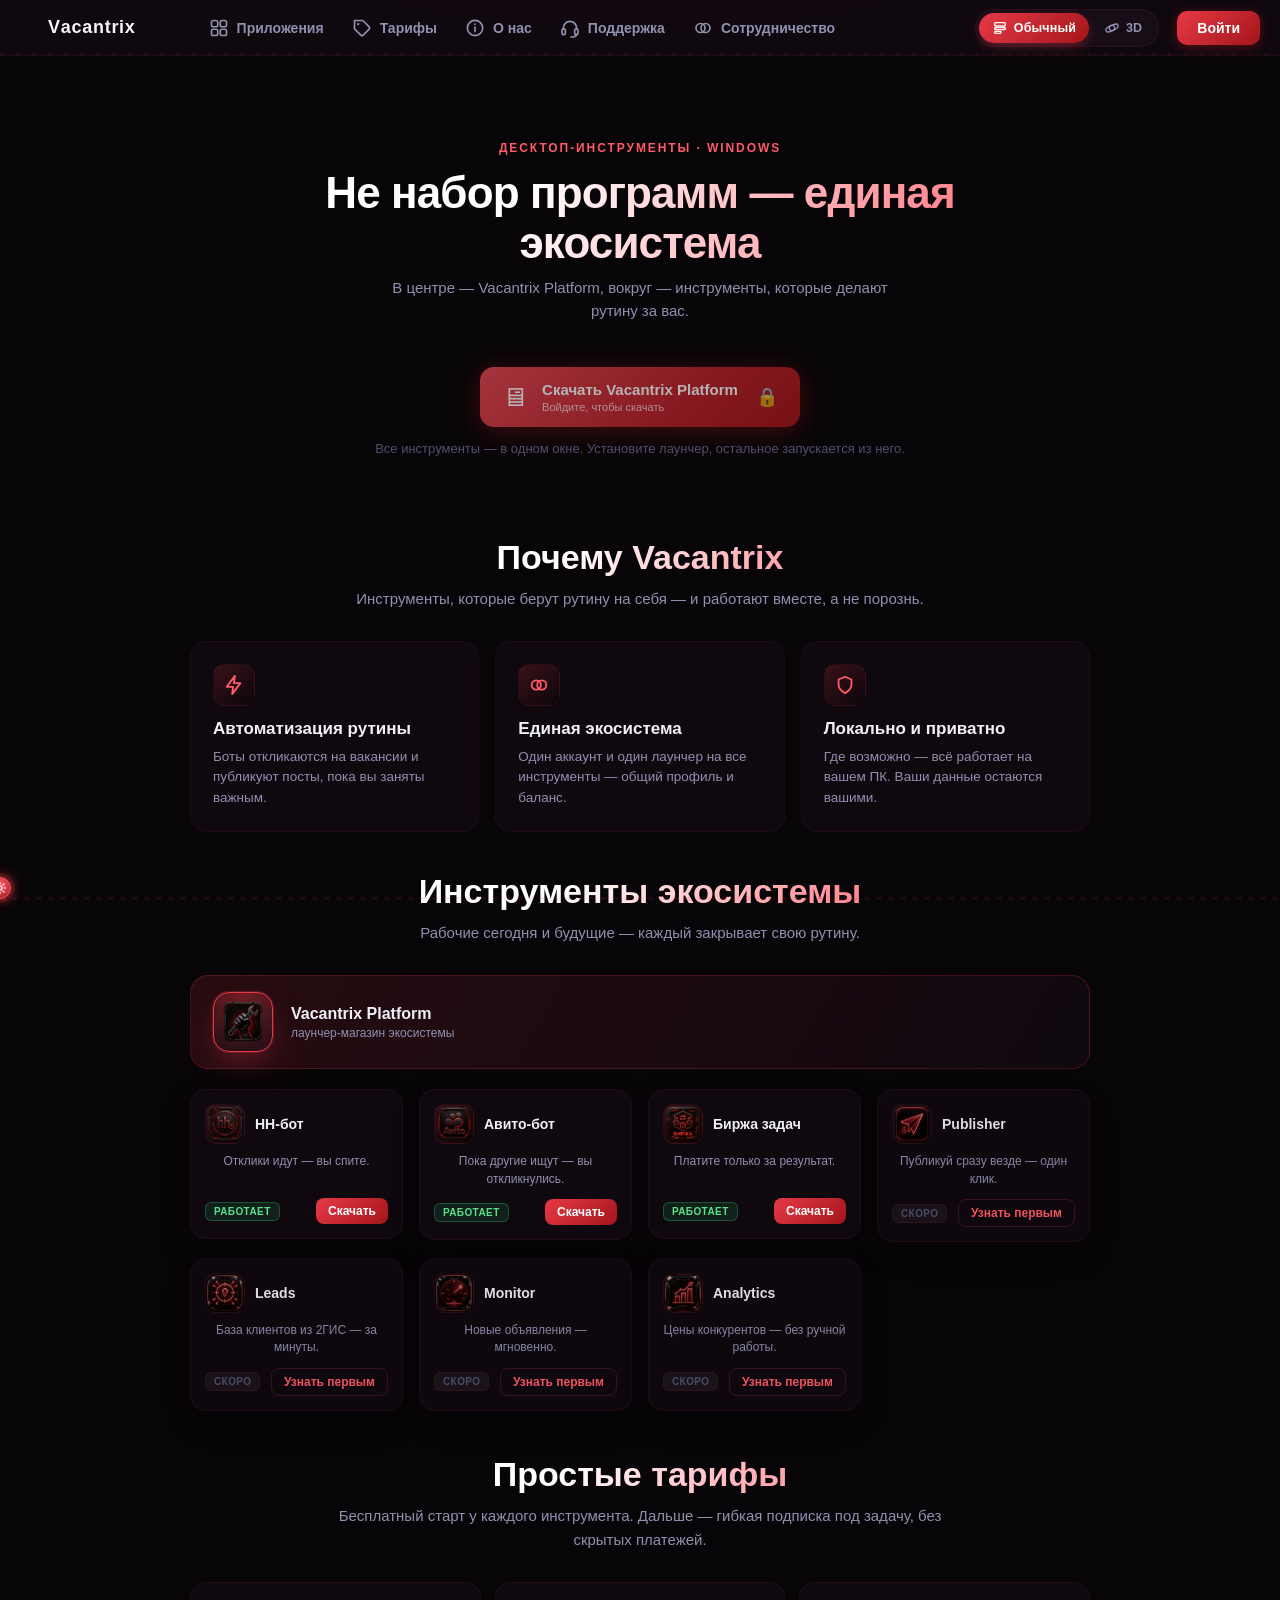
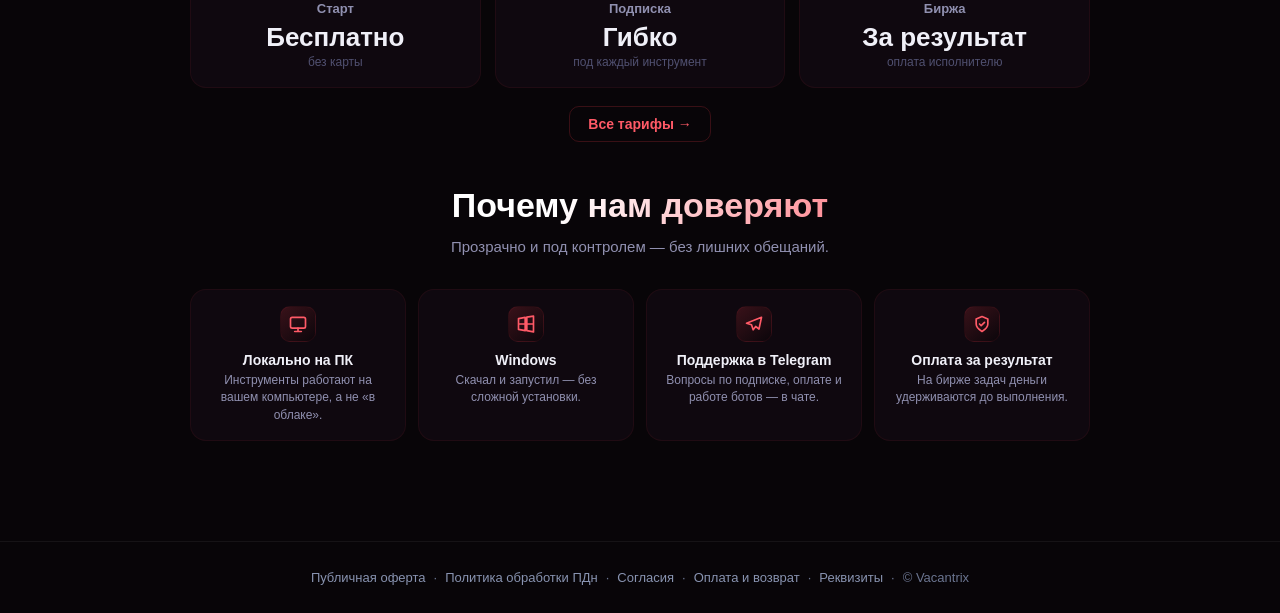
==== commit 1d2faadf: "feat(web): тарифы-таблица, рекомендации в карточках, анимации автоматизации - Тарифы: HH/Avito/Комбо" ====
--- a/index.html
+++ b/index.html
@@ -415,6 +415,12 @@
     .tp-tab { padding: 9px 5px; }
     .tp-tabs { margin-left: 4px; }
   }
+
+  /* ── Нижняя скролл-анимация: пустой fixed-шелл у нижнего края ──
+     Только позиционирование (механика). Вид/наполнение — за web-design-ux;
+     прогресс прокрутки приходит в --scroll-progress из js/scrollfx.js. */
+  #scroll-anim { position: fixed; left: 0; right: 0; bottom: 0; z-index: 1;
+    pointer-events: none; }
   </style>
 </head>
 <body>
@@ -427,6 +433,14 @@
 <!-- ════════════════ A. ВЕРХНЯЯ ПАНЕЛЬ ПРОДУКТОВ ════════════════ -->
 <!-- РЕДАКТИРУЕМО: набор продуктов-иконок и пунктов меню -->
 <header class="topbar">
+  <!-- Конвейер данных (мотив автоматизации): тонкая бегущая лента по нижней кромке.
+       Декоративно, pointer-events:none; останавливается при prefers-reduced-motion. -->
+  <div class="header-fx" aria-hidden="true">
+    <span class="hfx-rail"></span>
+    <span class="hfx-pkt"></span>
+    <span class="hfx-pkt"></span>
+    <span class="hfx-pkt"></span>
+  </div>
   <span class="tp-brand tab-btn" data-tab="home"><span>V</span><span>a</span><span>c</span><span>a</span><span>n</span><span>t</span><span>r</span><span>i</span><span>x</span></span>
 
   <nav class="tp-tabs">
@@ -892,6 +906,20 @@
 <!-- Полная карточка-страница приложения (наполняет js/appdetail.js → AppDetail.open(key)) -->
 <div id="app-detail" class="app-detail hidden" aria-hidden="true"></div>
 
+<!-- Нижняя скролл-анимация: прогресс прокрутки → автоматизация.
+     Механика (--scroll-progress) из js/scrollfx.js; визуал — ниже в css/main.css.
+     fill/runner едут по линии слева направо по мере спуска по странице. -->
+<div id="scroll-anim" aria-hidden="true">
+  <span class="sfx-track"></span>
+  <span class="sfx-fill"></span>
+  <span class="sfx-runner">
+    <svg viewBox="0 0 24 24" fill="none" stroke="currentColor" stroke-width="2" stroke-linecap="round" stroke-linejoin="round">
+      <circle cx="12" cy="12" r="3.4"/>
+      <path d="M12 2.2v3M12 18.8v3M2.2 12h3M18.8 12h3M5 5l2.1 2.1M16.9 16.9 19 19M19 5l-2.1 2.1M7.1 16.9 5 19"/>
+    </svg>
+  </span>
+</div>
+
 <!-- ── Подвал ───────────────────────────────────────────────────────── -->
 <footer class="site-footer" style="text-align:center; padding:28px 16px; color:#6b7590; font-size:13px; border-top:1px solid rgba(255,255,255,.06); position:relative; z-index:1;">
   <div style="display:flex; flex-wrap:wrap; gap:6px 8px; justify-content:center; align-items:center; max-width:760px; margin:0 auto;">
@@ -924,7 +952,8 @@
     // читают window.APP_DATA / window.APP_KEY_BY_SLUG). pricing.js до appdetail.js.
     var files = ['js/config.js', 'js/auth.js', 'js/profile.js',
                  'js/platforms.js', 'js/appdata.js', 'js/apps.js',
-                 'js/pricing.js', 'js/appdetail.js', 'js/main.js', 'js/format.js'];
+                 'js/pricing.js', 'js/appdetail.js', 'js/main.js',
+                 'js/scrollfx.js', 'js/format.js'];
     for (var i = 0; i < files.length; i++) {
       document.write('<script src="' + files[i] + '?v=' + v + '"><\/script>');
     }
--- a/css/main.css
+++ b/css/main.css
@@ -996,3 +996,217 @@
 
 /* Клик по карточке приложения (2D) открывает полную карточку */
 .app-card { cursor: pointer; }
+
+/* ===================================================================
+   АНИМАЦИИ «АВТОМАТИЗАЦИЯ» — общий мотив: данные/сигналы бегут по линии.
+   Палитра только из токенов (--accent/--accent-b/--accent-d) + house-rgba
+   красного (230,57,70). Движение — transform/opacity (без layout-thrash).
+   =================================================================== */
+
+/* ── ЗАДАЧА 1. Конвейер данных по нижней кромке топбара (.header-fx) ──
+   Абсолютный слой на дне .topbar (sticky = containing block). Виден в 2D и 3D,
+   не перекрывает текст/CTA/переключатель (живёт в нижних ~6px, контент выше). */
+.header-fx {
+  position: absolute; left: 0; right: 0; bottom: -1px; height: 6px;
+  z-index: 0; pointer-events: none; overflow: hidden;
+}
+/* рейл-«провод»: тонкая прерывистая линия (статичная текстура схемы) */
+.header-fx .hfx-rail {
+  position: absolute; left: 0; right: 0; bottom: 1px; height: 1px;
+  background:
+    repeating-linear-gradient(90deg,
+      rgba(230,57,70,.22) 0 3px,
+      transparent 3px 7px,
+      rgba(230,57,70,.10) 7px 9px,
+      transparent 9px 16px);
+}
+/* пакеты-сигналы: бегущие красные «искры» по проводу */
+.header-fx .hfx-pkt {
+  position: absolute; bottom: 0; left: 0; width: 56px; height: 2px;
+  border-radius: 2px;
+  background: linear-gradient(90deg, transparent, var(--accent-b) 55%, #fff);
+  box-shadow: 0 0 6px 1px rgba(230,57,70,.75);
+  opacity: 0; transform: translateX(-60px);
+  animation: hfxRun 5.2s linear infinite;
+}
+.header-fx .hfx-pkt:nth-child(2) { animation-delay: 0s;    animation-duration: 5.2s; }
+.header-fx .hfx-pkt:nth-child(3) { animation-delay: 1.9s;  animation-duration: 6.4s; }
+.header-fx .hfx-pkt:nth-child(4) { animation-delay: 3.6s;  animation-duration: 4.6s; }
+@keyframes hfxRun {
+  0%   { transform: translateX(-60px); opacity: 0; }
+  8%   { opacity: 1; }
+  90%  { opacity: 1; }
+  100% { transform: translateX(100vw); opacity: 0; }
+}
+/* в 3D чуть приглушаем, чтобы не спорить с живым канвасом */
+body.mode-3d .header-fx { opacity: .7; }
+
+/* ── ЗАДАЧА 2. Нижний прогресс-бегунок (#scroll-anim) по --scroll-progress ──
+   fill = пройденный путь, runner(шестерёнка) = текущая точка, rail = остаток. */
+.sfx-track {
+  position: absolute; left: 0; right: 0; bottom: 0; height: 3px;
+  background:
+    repeating-linear-gradient(90deg,
+      rgba(230,57,70,.10) 0 6px, transparent 6px 12px);
+  border-radius: 3px;
+}
+.sfx-fill {
+  position: absolute; left: 0; bottom: 0; height: 3px;
+  width: calc(var(--scroll-progress, 0) * 100%);
+  background: linear-gradient(90deg, var(--accent-d), var(--accent-b));
+  box-shadow: 0 0 10px 1px rgba(230,57,70,.65);
+  border-radius: 3px;
+}
+.sfx-runner {
+  position: absolute; bottom: 1px; left: calc(var(--scroll-progress, 0) * 100%);
+  width: 22px; height: 22px; margin-left: -11px;
+  display: grid; place-items: center; color: #fff;
+  border-radius: 50%; border: 1px solid var(--accent-b);
+  background: radial-gradient(circle at 50% 32%, var(--accent-b), var(--accent-d));
+  box-shadow: 0 0 12px 1px rgba(230,57,70,.75), 0 0 0 4px rgba(230,57,70,.12);
+}
+.sfx-runner svg { width: 14px; height: 14px; animation: sfxSpin 3.4s linear infinite; }
+@keyframes sfxSpin { to { transform: rotate(360deg); } }
+@media (max-width: 600px) {
+  .sfx-track, .sfx-fill { height: 2px; }
+  .sfx-runner { width: 16px; height: 16px; margin-left: -8px; }
+  .sfx-runner svg { width: 11px; height: 11px; }
+}
+
+/* prefers-reduced-motion: всё движение по теме автоматизации — стоп.
+   Топбар: убрать бегущие пакеты (оставить статичный провод).
+   Низ: спрятать fill/бегунок, оставить тонкий статичный рейл. */
+@media (prefers-reduced-motion: reduce) {
+  .header-fx .hfx-pkt { display: none; }
+  .sfx-fill, .sfx-runner { display: none; }
+  .sfx-runner svg { animation: none; }
+}
+
+/* ===================================================================
+   ЗАДАЧА 3a. Премиум-таблица тарифов (#pricing-content → .pricing-table)
+   Источник разметки — js/pricing.js (классы pt-*). JS не трогаем.
+   =================================================================== */
+/* Обёртка = карточка-«стекло» с прокруткой внутри (overflow-x:auto уже инлайн).
+   Скролл-тени на краях (background-attachment: local/scroll) — хинт прокрутки. */
+.pricing-table-wrap {
+  position: relative; margin: 2px 0 26px; border-radius: 18px;
+  border: 1px solid var(--border2);
+  background:
+    /* «крышки» по краям (едут с контентом) — прячут тень в крайних положениях */
+    linear-gradient(to right,  var(--bg2), rgba(15,10,15,0)) 0 0 / 36px 100% no-repeat local,
+    linear-gradient(to left,   var(--bg2), rgba(15,10,15,0)) 100% 0 / 36px 100% no-repeat local,
+    /* тени-хинты (зафиксированы у краёв обёртки) — справа с красным подтоном */
+    linear-gradient(to right, rgba(0,0,0,.5), rgba(0,0,0,0)) 0 0 / 22px 100% no-repeat scroll,
+    linear-gradient(to left,  rgba(230,57,70,.32), rgba(0,0,0,0)) 100% 0 / 26px 100% no-repeat scroll;
+  background-color: var(--bg2);
+  scrollbar-width: thin; scrollbar-color: var(--accent-d) transparent;
+}
+.pricing-table-wrap::-webkit-scrollbar { height: 8px; }
+.pricing-table-wrap::-webkit-scrollbar-track { background: transparent; }
+.pricing-table-wrap::-webkit-scrollbar-thumb {
+  background: var(--accent-d); border-radius: 6px;
+  border: 2px solid transparent; background-clip: content-box;
+}
+.pricing-table {
+  width: 100%; min-width: 460px; border-collapse: separate; border-spacing: 0;
+  /* прозрачные ячейки → скролл-тени обёртки видны на краях */
+  background: transparent; font-variant-numeric: tabular-nums;
+}
+
+/* Заголовки столбцов: дни крупно, имя плана — мелко и приглушённо */
+.pricing-table thead th {
+  padding: 16px 18px; text-align: center; vertical-align: bottom;
+  border-bottom: 1px solid var(--border);
+  background: linear-gradient(180deg, rgba(230,57,70,.08), transparent);
+}
+.pt-corner {
+  text-align: left !important; font-size: 11px; font-weight: 700;
+  letter-spacing: .08em; text-transform: uppercase; color: var(--text3);
+  position: sticky; left: 0; z-index: 3; background: var(--bg2) !important;
+  border-right: 1px solid var(--border2);
+}
+.pt-col .pt-days {
+  display: block; font-size: 17px; font-weight: 800; color: var(--text);
+  line-height: 1.1; white-space: nowrap;
+}
+.pt-col .pt-plan {
+  display: block; margin-top: 4px; font-size: 11px; font-weight: 600;
+  color: var(--text2); white-space: nowrap;
+}
+
+/* Тело: первый столбец приклеен (position:sticky;left:0), ячейки выровнены */
+.pt-row .pt-tool {
+  position: sticky; left: 0; z-index: 2; text-align: left;
+  padding: 14px 18px; background: var(--bg2);
+  border-right: 1px solid var(--border2);
+  border-bottom: 1px solid rgba(255,255,255,.04);
+}
+.pt-tool-name { display: block; font-size: 14.5px; font-weight: 700; color: var(--text); }
+.pt-tool-sub  { display: block; margin-top: 2px; font-size: 11.5px; color: var(--text2); }
+.pt-cell {
+  padding: 14px 18px; text-align: center; white-space: nowrap;
+  font-size: 15px; font-weight: 700; color: var(--text);
+  border-bottom: 1px solid rgba(255,255,255,.04);
+}
+.pt-row:last-child .pt-tool, .pt-row:last-child .pt-cell { border-bottom: none; }
+.pt-row:hover .pt-cell { background: rgba(255,255,255,.03); }
+
+/* Строка Комбо = «выгода»: accent-подложка + рамка + бейдж «Выгодно» */
+.pt-combo .pt-cell {
+  background: rgba(230,57,70,.10);
+  box-shadow: inset 0 1px 0 rgba(230,57,70,.35), inset 0 -1px 0 rgba(230,57,70,.35);
+  color: #fff;
+}
+.pt-combo .pt-tool {
+  /* accent-тинт поверх непрозрачного bg2 — sticky-ячейка остаётся плотной */
+  background: linear-gradient(rgba(230,57,70,.18), rgba(230,57,70,.18)), var(--bg2);
+  box-shadow: inset 0 1px 0 rgba(230,57,70,.35), inset 0 -1px 0 rgba(230,57,70,.35);
+  border-right-color: var(--border);
+}
+.pt-combo .pt-tool-name { color: var(--accent-b); }
+.pt-combo .pt-tool::after {
+  content: 'Выгодно'; display: inline-block; margin-top: 7px;
+  font-size: 9.5px; font-weight: 800; letter-spacing: .06em; text-transform: uppercase;
+  color: #fff; padding: 2px 8px; border-radius: 6px;
+  background: linear-gradient(135deg, var(--accent), var(--accent-d));
+  box-shadow: 0 4px 12px -4px rgba(230,57,70,.7);
+}
+.pt-row:hover.pt-combo .pt-cell { background: rgba(230,57,70,.14); }
+
+/* ── ЗАДАЧА 3b. Блок Publisher: Free / Pro карточки (без CTA) ── */
+.pub-plans { display: grid; grid-template-columns: repeat(2, 1fr); gap: 12px; margin-top: 14px; }
+.pub-plan {
+  position: relative; display: flex; flex-direction: column; gap: 4px;
+  padding: 16px; border-radius: 14px;
+  background: var(--glass2); border: 1px solid var(--border2);
+}
+.pub-plan-name {
+  font-size: 11px; font-weight: 700; letter-spacing: .07em; text-transform: uppercase;
+  color: var(--text2);
+}
+.pub-plan-price { font-size: 22px; font-weight: 900; color: var(--text); line-height: 1.1; }
+.pub-plan-price small { font-size: 13px; font-weight: 700; color: var(--text2); }
+.pub-plan-note { font-size: 12px; color: var(--text3); line-height: 1.4; }
+.pub-plan-pro {
+  border-color: var(--border);
+  background: linear-gradient(160deg, rgba(230,57,70,.12), var(--glass2) 60%);
+}
+.pub-plan-pro .pub-plan-name { color: var(--accent-b); }
+.pub-plan-pro .pub-plan-price small { color: var(--accent-b); }
+@media (max-width: 480px) { .pub-plans { grid-template-columns: 1fr; } }
+
+/* ── ЗАДАЧА 3c. «Рекомендации по работе» (.ad-tips) — чек-лист-советы ──
+   Отличаем от «Как начать» (нумерация .ad-steps) и «Как работает» (✓ .ad-list):
+   мягкая accent-подложка + маркер-«лампочка» (mask → цвет из токена --accent-b). */
+.ad-tips {
+  background: rgba(230,57,70,.05);
+  border: 1px solid var(--border2); border-left: 3px solid var(--accent);
+  border-radius: 14px; padding: 16px 18px; gap: 13px;
+}
+.ad-tips li { padding-left: 30px; }
+.ad-tips li::before {
+  content: ''; top: 1px; left: 2px; width: 18px; height: 18px;
+  border: none; border-radius: 0; background: var(--accent-b);
+  -webkit-mask: url("data:image/svg+xml,%3Csvg xmlns='http://www.w3.org/2000/svg' viewBox='0 0 24 24' fill='none' stroke='%23000' stroke-width='2' stroke-linecap='round' stroke-linejoin='round'%3E%3Cpath d='M9 18h6'/%3E%3Cpath d='M10 21h4'/%3E%3Cpath d='M12 3a6 6 0 0 0-4 10.5c.7.7 1.1 1.5 1 2.5h6c-.1-1 .3-1.8 1-2.5A6 6 0 0 0 12 3z'/%3E%3C/svg%3E") center / 18px no-repeat;
+          mask: url("data:image/svg+xml,%3Csvg xmlns='http://www.w3.org/2000/svg' viewBox='0 0 24 24' fill='none' stroke='%23000' stroke-width='2' stroke-linecap='round' stroke-linejoin='round'%3E%3Cpath d='M9 18h6'/%3E%3Cpath d='M10 21h4'/%3E%3Cpath d='M12 3a6 6 0 0 0-4 10.5c.7.7 1.1 1.5 1 2.5h6c-.1-1 .3-1.8 1-2.5A6 6 0 0 0 12 3z'/%3E%3C/svg%3E") center / 18px no-repeat;
+}
--- a/css/main.css
+++ b/css/main.css
@@ -996,3 +996,217 @@
 
 /* Клик по карточке приложения (2D) открывает полную карточку */
 .app-card { cursor: pointer; }
+
+/* ===================================================================
+   АНИМАЦИИ «АВТОМАТИЗАЦИЯ» — общий мотив: данные/сигналы бегут по линии.
+   Палитра только из токенов (--accent/--accent-b/--accent-d) + house-rgba
+   красного (230,57,70). Движение — transform/opacity (без layout-thrash).
+   =================================================================== */
+
+/* ── ЗАДАЧА 1. Конвейер данных по нижней кромке топбара (.header-fx) ──
+   Абсолютный слой на дне .topbar (sticky = containing block). Виден в 2D и 3D,
+   не перекрывает текст/CTA/переключатель (живёт в нижних ~6px, контент выше). */
+.header-fx {
+  position: absolute; left: 0; right: 0; bottom: -1px; height: 6px;
+  z-index: 0; pointer-events: none; overflow: hidden;
+}
+/* рейл-«провод»: тонкая прерывистая линия (статичная текстура схемы) */
+.header-fx .hfx-rail {
+  position: absolute; left: 0; right: 0; bottom: 1px; height: 1px;
+  background:
+    repeating-linear-gradient(90deg,
+      rgba(230,57,70,.22) 0 3px,
+      transparent 3px 7px,
+      rgba(230,57,70,.10) 7px 9px,
+      transparent 9px 16px);
+}
+/* пакеты-сигналы: бегущие красные «искры» по проводу */
+.header-fx .hfx-pkt {
+  position: absolute; bottom: 0; left: 0; width: 56px; height: 2px;
+  border-radius: 2px;
+  background: linear-gradient(90deg, transparent, var(--accent-b) 55%, #fff);
+  box-shadow: 0 0 6px 1px rgba(230,57,70,.75);
+  opacity: 0; transform: translateX(-60px);
+  animation: hfxRun 5.2s linear infinite;
+}
+.header-fx .hfx-pkt:nth-child(2) { animation-delay: 0s;    animation-duration: 5.2s; }
+.header-fx .hfx-pkt:nth-child(3) { animation-delay: 1.9s;  animation-duration: 6.4s; }
+.header-fx .hfx-pkt:nth-child(4) { animation-delay: 3.6s;  animation-duration: 4.6s; }
+@keyframes hfxRun {
+  0%   { transform: translateX(-60px); opacity: 0; }
+  8%   { opacity: 1; }
+  90%  { opacity: 1; }
+  100% { transform: translateX(100vw); opacity: 0; }
+}
+/* в 3D чуть приглушаем, чтобы не спорить с живым канвасом */
+body.mode-3d .header-fx { opacity: .7; }
+
+/* ── ЗАДАЧА 2. Нижний прогресс-бегунок (#scroll-anim) по --scroll-progress ──
+   fill = пройденный путь, runner(шестерёнка) = текущая точка, rail = остаток. */
+.sfx-track {
+  position: absolute; left: 0; right: 0; bottom: 0; height: 3px;
+  background:
+    repeating-linear-gradient(90deg,
+      rgba(230,57,70,.10) 0 6px, transparent 6px 12px);
+  border-radius: 3px;
+}
+.sfx-fill {
+  position: absolute; left: 0; bottom: 0; height: 3px;
+  width: calc(var(--scroll-progress, 0) * 100%);
+  background: linear-gradient(90deg, var(--accent-d), var(--accent-b));
+  box-shadow: 0 0 10px 1px rgba(230,57,70,.65);
+  border-radius: 3px;
+}
+.sfx-runner {
+  position: absolute; bottom: 1px; left: calc(var(--scroll-progress, 0) * 100%);
+  width: 22px; height: 22px; margin-left: -11px;
+  display: grid; place-items: center; color: #fff;
+  border-radius: 50%; border: 1px solid var(--accent-b);
+  background: radial-gradient(circle at 50% 32%, var(--accent-b), var(--accent-d));
+  box-shadow: 0 0 12px 1px rgba(230,57,70,.75), 0 0 0 4px rgba(230,57,70,.12);
+}
+.sfx-runner svg { width: 14px; height: 14px; animation: sfxSpin 3.4s linear infinite; }
+@keyframes sfxSpin { to { transform: rotate(360deg); } }
+@media (max-width: 600px) {
+  .sfx-track, .sfx-fill { height: 2px; }
+  .sfx-runner { width: 16px; height: 16px; margin-left: -8px; }
+  .sfx-runner svg { width: 11px; height: 11px; }
+}
+
+/* prefers-reduced-motion: всё движение по теме автоматизации — стоп.
+   Топбар: убрать бегущие пакеты (оставить статичный провод).
+   Низ: спрятать fill/бегунок, оставить тонкий статичный рейл. */
+@media (prefers-reduced-motion: reduce) {
+  .header-fx .hfx-pkt { display: none; }
+  .sfx-fill, .sfx-runner { display: none; }
+  .sfx-runner svg { animation: none; }
+}
+
+/* ===================================================================
+   ЗАДАЧА 3a. Премиум-таблица тарифов (#pricing-content → .pricing-table)
+   Источник разметки — js/pricing.js (классы pt-*). JS не трогаем.
+   =================================================================== */
+/* Обёртка = карточка-«стекло» с прокруткой внутри (overflow-x:auto уже инлайн).
+   Скролл-тени на краях (background-attachment: local/scroll) — хинт прокрутки. */
+.pricing-table-wrap {
+  position: relative; margin: 2px 0 26px; border-radius: 18px;
+  border: 1px solid var(--border2);
+  background:
+    /* «крышки» по краям (едут с контентом) — прячут тень в крайних положениях */
+    linear-gradient(to right,  var(--bg2), rgba(15,10,15,0)) 0 0 / 36px 100% no-repeat local,
+    linear-gradient(to left,   var(--bg2), rgba(15,10,15,0)) 100% 0 / 36px 100% no-repeat local,
+    /* тени-хинты (зафиксированы у краёв обёртки) — справа с красным подтоном */
+    linear-gradient(to right, rgba(0,0,0,.5), rgba(0,0,0,0)) 0 0 / 22px 100% no-repeat scroll,
+    linear-gradient(to left,  rgba(230,57,70,.32), rgba(0,0,0,0)) 100% 0 / 26px 100% no-repeat scroll;
+  background-color: var(--bg2);
+  scrollbar-width: thin; scrollbar-color: var(--accent-d) transparent;
+}
+.pricing-table-wrap::-webkit-scrollbar { height: 8px; }
+.pricing-table-wrap::-webkit-scrollbar-track { background: transparent; }
+.pricing-table-wrap::-webkit-scrollbar-thumb {
+  background: var(--accent-d); border-radius: 6px;
+  border: 2px solid transparent; background-clip: content-box;
+}
+.pricing-table {
+  width: 100%; min-width: 460px; border-collapse: separate; border-spacing: 0;
+  /* прозрачные ячейки → скролл-тени обёртки видны на краях */
+  background: transparent; font-variant-numeric: tabular-nums;
+}
+
+/* Заголовки столбцов: дни крупно, имя плана — мелко и приглушённо */
+.pricing-table thead th {
+  padding: 16px 18px; text-align: center; vertical-align: bottom;
+  border-bottom: 1px solid var(--border);
+  background: linear-gradient(180deg, rgba(230,57,70,.08), transparent);
+}
+.pt-corner {
+  text-align: left !important; font-size: 11px; font-weight: 700;
+  letter-spacing: .08em; text-transform: uppercase; color: var(--text3);
+  position: sticky; left: 0; z-index: 3; background: var(--bg2) !important;
+  border-right: 1px solid var(--border2);
+}
+.pt-col .pt-days {
+  display: block; font-size: 17px; font-weight: 800; color: var(--text);
+  line-height: 1.1; white-space: nowrap;
+}
+.pt-col .pt-plan {
+  display: block; margin-top: 4px; font-size: 11px; font-weight: 600;
+  color: var(--text2); white-space: nowrap;
+}
+
+/* Тело: первый столбец приклеен (position:sticky;left:0), ячейки выровнены */
+.pt-row .pt-tool {
+  position: sticky; left: 0; z-index: 2; text-align: left;
+  padding: 14px 18px; background: var(--bg2);
+  border-right: 1px solid var(--border2);
+  border-bottom: 1px solid rgba(255,255,255,.04);
+}
+.pt-tool-name { display: block; font-size: 14.5px; font-weight: 700; color: var(--text); }
+.pt-tool-sub  { display: block; margin-top: 2px; font-size: 11.5px; color: var(--text2); }
+.pt-cell {
+  padding: 14px 18px; text-align: center; white-space: nowrap;
+  font-size: 15px; font-weight: 700; color: var(--text);
+  border-bottom: 1px solid rgba(255,255,255,.04);
+}
+.pt-row:last-child .pt-tool, .pt-row:last-child .pt-cell { border-bottom: none; }
+.pt-row:hover .pt-cell { background: rgba(255,255,255,.03); }
+
+/* Строка Комбо = «выгода»: accent-подложка + рамка + бейдж «Выгодно» */
+.pt-combo .pt-cell {
+  background: rgba(230,57,70,.10);
+  box-shadow: inset 0 1px 0 rgba(230,57,70,.35), inset 0 -1px 0 rgba(230,57,70,.35);
+  color: #fff;
+}
+.pt-combo .pt-tool {
+  /* accent-тинт поверх непрозрачного bg2 — sticky-ячейка остаётся плотной */
+  background: linear-gradient(rgba(230,57,70,.18), rgba(230,57,70,.18)), var(--bg2);
+  box-shadow: inset 0 1px 0 rgba(230,57,70,.35), inset 0 -1px 0 rgba(230,57,70,.35);
+  border-right-color: var(--border);
+}
+.pt-combo .pt-tool-name { color: var(--accent-b); }
+.pt-combo .pt-tool::after {
+  content: 'Выгодно'; display: inline-block; margin-top: 7px;
+  font-size: 9.5px; font-weight: 800; letter-spacing: .06em; text-transform: uppercase;
+  color: #fff; padding: 2px 8px; border-radius: 6px;
+  background: linear-gradient(135deg, var(--accent), var(--accent-d));
+  box-shadow: 0 4px 12px -4px rgba(230,57,70,.7);
+}
+.pt-row:hover.pt-combo .pt-cell { background: rgba(230,57,70,.14); }
+
+/* ── ЗАДАЧА 3b. Блок Publisher: Free / Pro карточки (без CTA) ── */
+.pub-plans { display: grid; grid-template-columns: repeat(2, 1fr); gap: 12px; margin-top: 14px; }
+.pub-plan {
+  position: relative; display: flex; flex-direction: column; gap: 4px;
+  padding: 16px; border-radius: 14px;
+  background: var(--glass2); border: 1px solid var(--border2);
+}
+.pub-plan-name {
+  font-size: 11px; font-weight: 700; letter-spacing: .07em; text-transform: uppercase;
+  color: var(--text2);
+}
+.pub-plan-price { font-size: 22px; font-weight: 900; color: var(--text); line-height: 1.1; }
+.pub-plan-price small { font-size: 13px; font-weight: 700; color: var(--text2); }
+.pub-plan-note { font-size: 12px; color: var(--text3); line-height: 1.4; }
+.pub-plan-pro {
+  border-color: var(--border);
+  background: linear-gradient(160deg, rgba(230,57,70,.12), var(--glass2) 60%);
+}
+.pub-plan-pro .pub-plan-name { color: var(--accent-b); }
+.pub-plan-pro .pub-plan-price small { color: var(--accent-b); }
+@media (max-width: 480px) { .pub-plans { grid-template-columns: 1fr; } }
+
+/* ── ЗАДАЧА 3c. «Рекомендации по работе» (.ad-tips) — чек-лист-советы ──
+   Отличаем от «Как начать» (нумерация .ad-steps) и «Как работает» (✓ .ad-list):
+   мягкая accent-подложка + маркер-«лампочка» (mask → цвет из токена --accent-b). */
+.ad-tips {
+  background: rgba(230,57,70,.05);
+  border: 1px solid var(--border2); border-left: 3px solid var(--accent);
+  border-radius: 14px; padding: 16px 18px; gap: 13px;
+}
+.ad-tips li { padding-left: 30px; }
+.ad-tips li::before {
+  content: ''; top: 1px; left: 2px; width: 18px; height: 18px;
+  border: none; border-radius: 0; background: var(--accent-b);
+  -webkit-mask: url("data:image/svg+xml,%3Csvg xmlns='http://www.w3.org/2000/svg' viewBox='0 0 24 24' fill='none' stroke='%23000' stroke-width='2' stroke-linecap='round' stroke-linejoin='round'%3E%3Cpath d='M9 18h6'/%3E%3Cpath d='M10 21h4'/%3E%3Cpath d='M12 3a6 6 0 0 0-4 10.5c.7.7 1.1 1.5 1 2.5h6c-.1-1 .3-1.8 1-2.5A6 6 0 0 0 12 3z'/%3E%3C/svg%3E") center / 18px no-repeat;
+          mask: url("data:image/svg+xml,%3Csvg xmlns='http://www.w3.org/2000/svg' viewBox='0 0 24 24' fill='none' stroke='%23000' stroke-width='2' stroke-linecap='round' stroke-linejoin='round'%3E%3Cpath d='M9 18h6'/%3E%3Cpath d='M10 21h4'/%3E%3Cpath d='M12 3a6 6 0 0 0-4 10.5c.7.7 1.1 1.5 1 2.5h6c-.1-1 .3-1.8 1-2.5A6 6 0 0 0 12 3z'/%3E%3C/svg%3E") center / 18px no-repeat;
+}
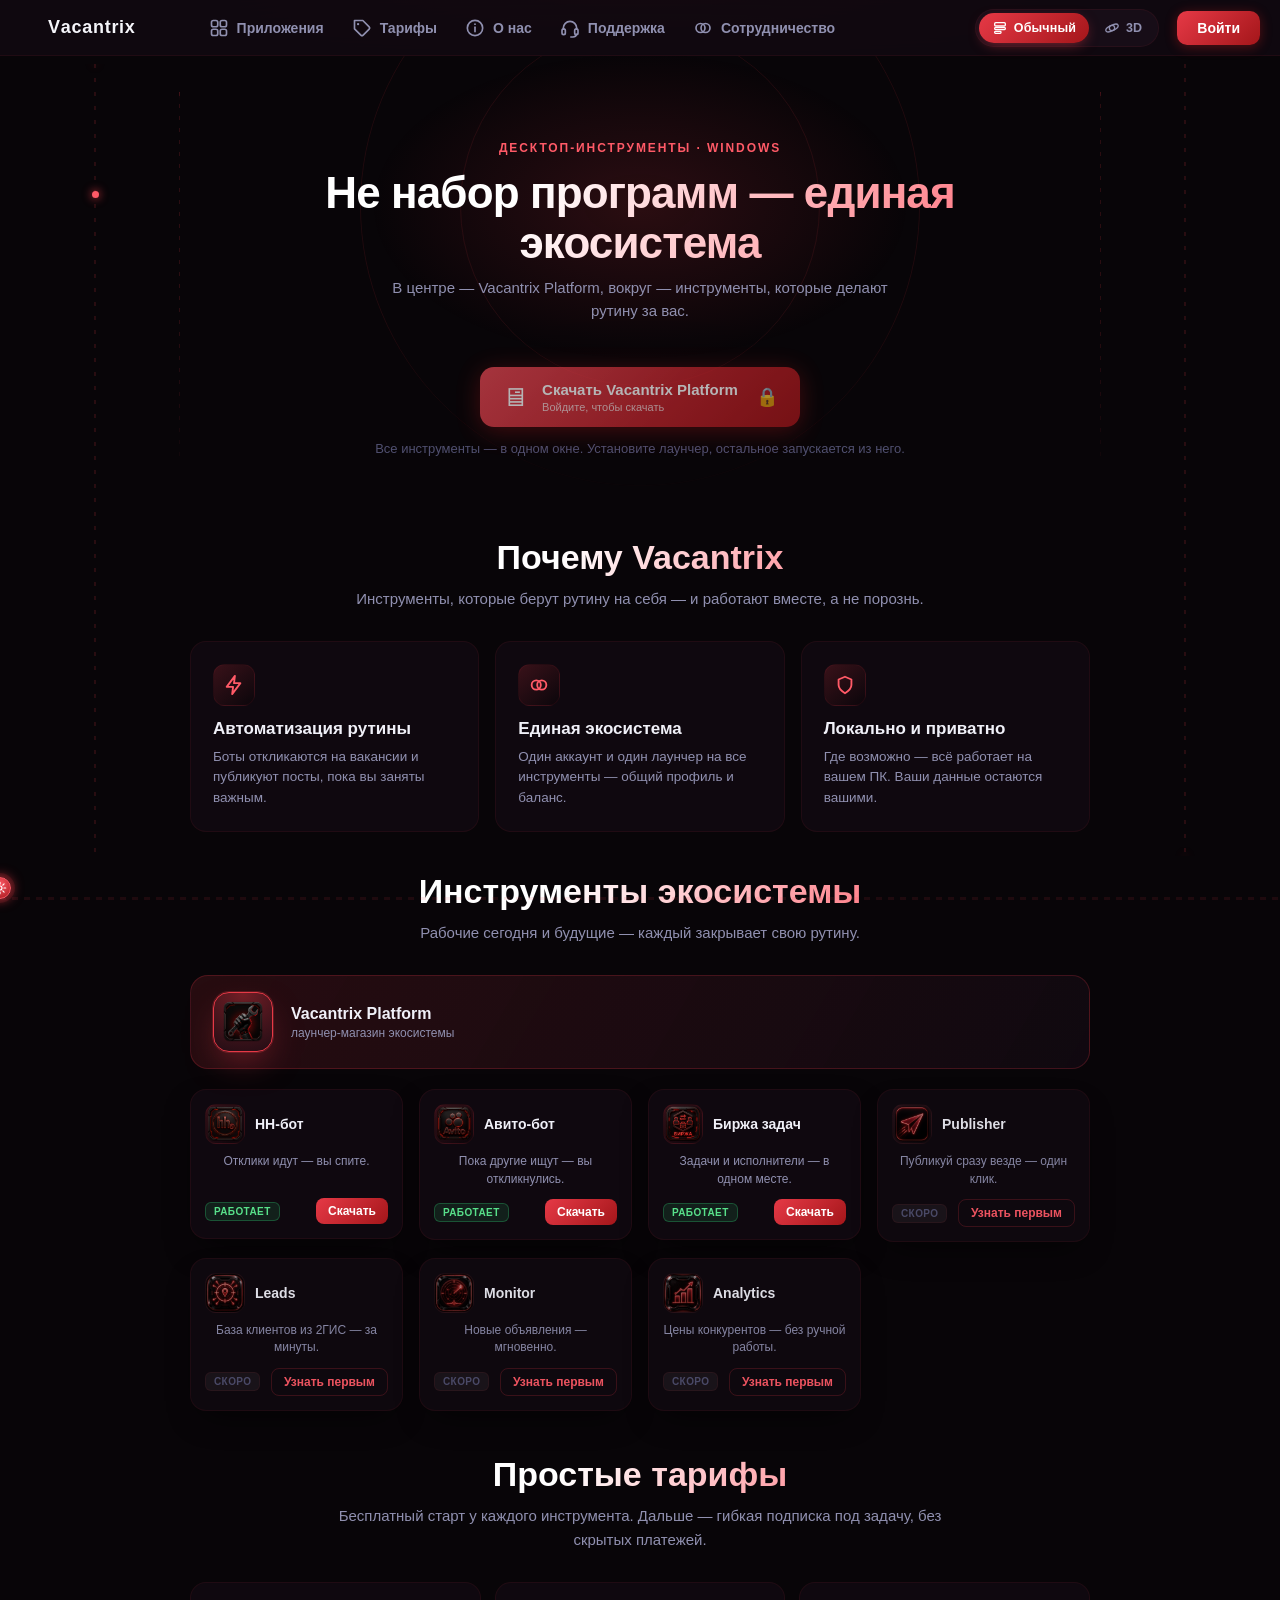
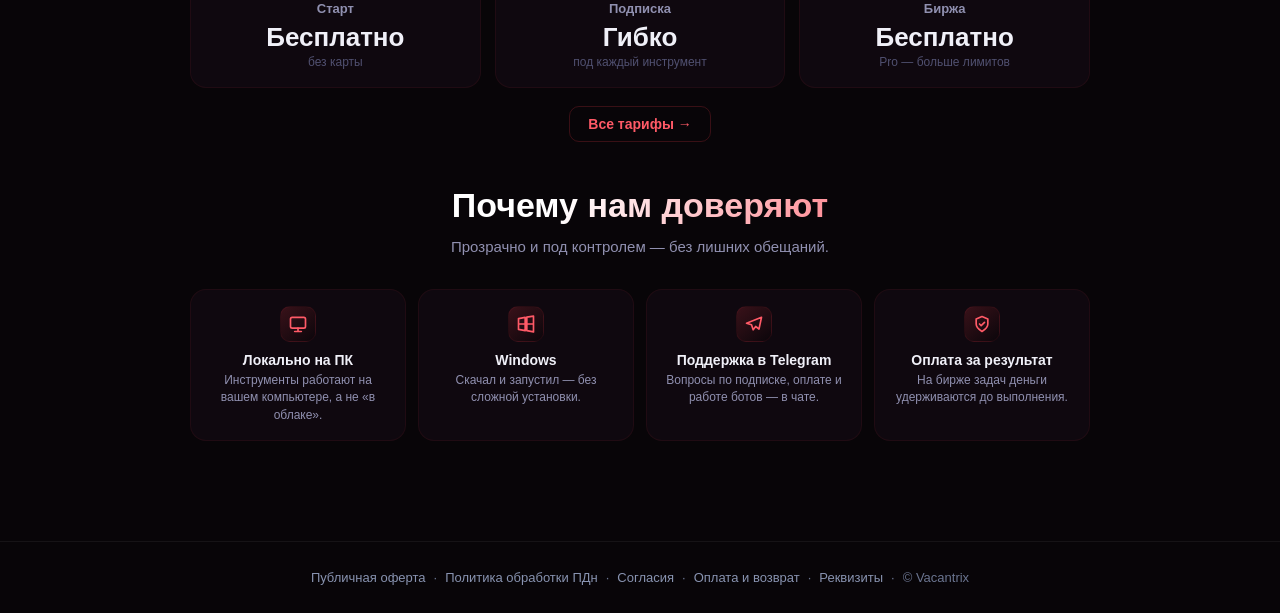
==== commit 97a9a77a: "feat(web): инструкция приложения = раздел-страница (#app/key), Tasks freemium, анимации в геро+боках" ====
--- a/index.html
+++ b/index.html
@@ -205,7 +205,7 @@
   @keyframes cueBob { 0%, 100% { transform: translateY(0); } 50% { transform: translateY(7px); } }
 
   /* сплошная секция во всю ширину (full-bleed), контент по центру ~900px */
-  .home-content { position: relative; width: 100vw; margin-left: calc(50% - 50vw);
+  .home-content { position: relative; isolation: isolate; width: 100vw; margin-left: calc(50% - 50vw);
     background: var(--bg); text-align: center;
     padding: 52px max(20px, calc(50vw - 450px)) 40px; }
   .home-content::before { content: ''; position: absolute; left: 0; right: 0; top: -70px;
@@ -236,11 +236,22 @@
   }
   body:not(.mode-3d) .eco-node.is-soon { opacity: .92 !important; }   /* «скоро» — чуть приглушены */
 
-  /* 2D: карточки-узлы приподнимаются на hover (ритм как у .app-card/.info-card) */
-  body:not(.mode-3d) .eco-node { cursor: default;
+  /* 2D: карточки-узлы приподнимаются на hover (ритм как у .app-card/.info-card).
+     Плитки кликабельны (→ раздел приложения, см. js/main.js) → cursor:pointer. */
+  body:not(.mode-3d) .eco-node,
+  body:not(.mode-3d) .eco-core { cursor: pointer; }
+  body:not(.mode-3d) .eco-node {
     transition: transform .25s ease, border-color .25s ease, box-shadow .25s ease; }
   body:not(.mode-3d) .eco-node:hover { transform: translateY(-5px) !important; border-color: var(--accent);
     box-shadow: 0 18px 42px -16px rgba(0,0,0,.7), 0 0 0 1px rgba(230,57,70,.22); }
+
+  /* Раздел приложения (#tab-app): карта-страница .app-detail-panel центрируется
+     сама (max-width:1000px; margin:auto) — здесь только воздух сверху/снизу. */
+  #tab-app { padding: 24px 16px 64px; }
+  /* Читаемость поверх 3D-сцены: сплошная подложка в обоих 3D-состояниях.
+     planets-on уже даёт full-bleed --bg (правило .tab-panel:not(#tab-home) ниже);
+     добавляем mode-3d для переходного/fallback-кадра, чтобы канвас не просвечивал. */
+  body.mode-3d #tab-app { background: var(--bg); }
 
   /* 2D: сетка продуктов вместо радиальной раскладки */
   body:not(.mode-3d) .eco-stage {
@@ -255,6 +266,10 @@
     box-shadow: 0 0 0 1px rgba(230,57,70,.25), 0 14px 36px -12px rgba(230,57,70,.6); }
   body:not(.mode-3d) .eco-core .nm { font-size: 16px; }
   body:not(.mode-3d) .eco-core .nm small { margin-top: 3px; }
+  /* Ядро-баннер тоже кликабельно (→ раздел Platform) → hover-аффорданс как у узлов */
+  body:not(.mode-3d) .eco-core { transition: transform .25s ease, border-color .25s ease, box-shadow .25s ease; }
+  body:not(.mode-3d) .eco-core:hover { transform: translateY(-4px); border-color: var(--accent);
+    box-shadow: 0 18px 42px -16px rgba(0,0,0,.7), 0 0 0 1px rgba(230,57,70,.22); }
   @media (max-width: 920px) { body:not(.mode-3d) .eco-stage { grid-template-columns: repeat(3, 1fr); } }
   @media (max-width: 760px) { body:not(.mode-3d) .eco-stage { grid-template-columns: repeat(2, 1fr); max-width: 520px; } }
   @media (max-width: 420px) { body:not(.mode-3d) .eco-stage { grid-template-columns: 1fr; max-width: 340px; } }
@@ -433,14 +448,6 @@
 <!-- ════════════════ A. ВЕРХНЯЯ ПАНЕЛЬ ПРОДУКТОВ ════════════════ -->
 <!-- РЕДАКТИРУЕМО: набор продуктов-иконок и пунктов меню -->
 <header class="topbar">
-  <!-- Конвейер данных (мотив автоматизации): тонкая бегущая лента по нижней кромке.
-       Декоративно, pointer-events:none; останавливается при prefers-reduced-motion. -->
-  <div class="header-fx" aria-hidden="true">
-    <span class="hfx-rail"></span>
-    <span class="hfx-pkt"></span>
-    <span class="hfx-pkt"></span>
-    <span class="hfx-pkt"></span>
-  </div>
   <span class="tp-brand tab-btn" data-tab="home"><span>V</span><span>a</span><span>c</span><span>a</span><span>n</span><span>t</span><span>r</span><span>i</span><span>x</span></span>
 
   <nav class="tp-tabs">
@@ -507,6 +514,15 @@
 
     <!-- ТЕКСТ на сплошном фоне — планеты за ним не просвечивают -->
     <section class="home-content">
+    <!-- Геро-анимация автоматизации (декор, за текстом): пульс-глоу + орбиты
+         узлов-ботов + трассы данных. pointer-events:none, z-index:-1, см. css/main.css. -->
+    <div class="hero-fx" aria-hidden="true">
+      <span class="hf-glow"></span>
+      <span class="hf-orbit hf-orbit-1"><i></i></span>
+      <span class="hf-orbit hf-orbit-2"><i></i></span>
+      <span class="hf-trace hf-trace-l"></span>
+      <span class="hf-trace hf-trace-r"></span>
+    </div>
     <div class="eco-head">
       <span class="eyebrow">Десктоп-инструменты · Windows</span>
       <h1>Не набор программ — единая экосистема</h1>
@@ -576,9 +592,9 @@
         <div class="desc">Пока другие ищут — вы откликнулись.</div>
         <div class="foot"><span class="eco-badge live">Работает</span><button class="eco-cta">Скачать</button></div>
       </div>
-      <div class="eco-node n-tasks" data-key="tasks" data-slogan="Задачи с гарантией оплаты" data-detail="Биржа для заказчиков и исполнителей: оплата удерживается до выполнения задачи, исполнитель получает деньги за результат, заказчик — защиту от пустых обещаний. Рейтинг и отзывы — честно.">
+      <div class="eco-node n-tasks" data-key="tasks" data-slogan="Задачи и исполнители — в одном окне" data-detail="Биржа для заказчиков и исполнителей: размещайте задачи, выбирайте исполнителя по рейтингу и отзывам, общайтесь во встроенном чате. Условно бесплатно — 1 заказ и 3 отклика в месяц, подписка Pro расширяет лимиты.">
         <div class="top"><span class="ico"><img src="img/tasks_icon.png" alt="" onerror="this.parentNode.textContent='📋'"></span><span class="nm">Биржа задач</span></div>
-        <div class="desc">Платите только за результат.</div>
+        <div class="desc">Задачи и исполнители — в одном месте.</div>
         <div class="foot"><span class="eco-badge live">Работает</span><button class="eco-cta">Скачать</button></div>
       </div>
 
@@ -625,8 +641,8 @@
         </div>
         <div class="pm-card reveal" style="transition-delay:.12s">
           <div class="pm-name">Биржа</div>
-          <div class="pm-price">За результат</div>
-          <div class="pm-note">оплата исполнителю</div>
+          <div class="pm-price">Бесплатно</div>
+          <div class="pm-note">Pro — больше лимитов</div>
         </div>
       </div>
       <div style="text-align:center">
@@ -691,6 +707,10 @@
   <div id="tab-settings" class="tab-panel">
     <div id="settings-content"></div>
   </div>
+
+  <!-- ── РАЗДЕЛ ПРИЛОЖЕНИЯ (#app/<key>) — наполняет js/appdetail.js (хэш-роутер).
+       Это НЕ модалка: настоящий навигируемый раздел, активируется при #app/<key>. -->
+  <div id="tab-app" class="tab-panel"></div>
 
   <!-- ── О НАС ── -->
   <div id="tab-about" class="tab-panel">
@@ -903,8 +923,20 @@
   <div class="pc-foot"><span class="pc-badge" id="pc-badge"></span><span class="pc-cta" id="pc-cta"></span></div>
 </div>
 
-<!-- Полная карточка-страница приложения (наполняет js/appdetail.js → AppDetail.open(key)) -->
-<div id="app-detail" class="app-detail hidden" aria-hidden="true"></div>
+<!-- Раздел приложения теперь живёт во вкладке #tab-app (хэш-роутер js/appdetail.js),
+     а не в фуллскрин-оверлее. Старый модальный шелл #app-detail удалён. -->
+
+<!-- Боковые скролл-трассы: в пустых полях слева/справа от центральной колонки.
+     Пакеты/fill движутся по --scroll-progress (js/scrollfx.js). Узкие, fixed,
+     pointer-events:none; на узких экранах скрыты (см. css/main.css). -->
+<div class="side-fx side-fx-l" aria-hidden="true">
+  <span class="sf-rail"></span><span class="sf-fill"></span>
+  <span class="sf-pkt"></span><span class="sf-pkt"></span><span class="sf-pkt"></span>
+</div>
+<div class="side-fx side-fx-r" aria-hidden="true">
+  <span class="sf-rail"></span><span class="sf-fill"></span>
+  <span class="sf-pkt"></span><span class="sf-pkt"></span><span class="sf-pkt"></span>
+</div>
 
 <!-- Нижняя скролл-анимация: прогресс прокрутки → автоматизация.
      Механика (--scroll-progress) из js/scrollfx.js; визуал — ниже в css/main.css.
--- a/css/main.css
+++ b/css/main.css
@@ -286,7 +286,11 @@
   border: 1px solid var(--border2);
   border-radius: 20px; padding: 32px;
   display: flex; flex-direction: column; gap: 24px;
-}
+  /* Карточка кликабельна (→ раздел приложения, см. apps.js) → аффорданс «ссылки». */
+  cursor: pointer; transition: border-color .25s ease, box-shadow .25s ease;
+}
+.app-full:hover { border-color: var(--accent);
+  box-shadow: 0 18px 44px -16px rgba(0,0,0,.6), 0 0 0 1px rgba(230,57,70,.2); }
 
 .app-full-hero {
   display: flex; flex-wrap: wrap;
@@ -376,7 +380,9 @@
   align-items: center; text-align: center; gap: 12px;
   transition: all .2s;
 }
-.app-card:hover { border-color: var(--border); transform: translateY(-3px); box-shadow: var(--shadow); }
+/* Карточка кликабельна (→ раздел приложения, см. apps.js) → явный hover-аффорданс «ссылки». */
+.app-card:hover { border-color: var(--accent); transform: translateY(-4px);
+  box-shadow: 0 16px 40px -14px rgba(0,0,0,.6), 0 0 0 1px rgba(230,57,70,.22); }
 .app-card-icon { width: 64px; height: 64px; border-radius: 16px; object-fit: cover; }
 .app-card-icon-ph {
   width: 64px; height: 64px; border-radius: 16px;
@@ -764,32 +770,15 @@
 }
 
 /* ===================================================================
-   Полная карточка приложения (#app-detail) — фуллскрин-оверлей
-   Тёмная тема, акцент --accent. Глубокую полировку оставляем дизайнеру.
+   Раздел приложения (#tab-app, хэш-роутер #app/<key>) — СТРАНИЦА товара.
+   Бывшая модалка-оверлей (#app-detail) удалена; контент тот же (.ad-*),
+   но это обычный раздел сайта на сплошном фоне. Акцент --accent.
    =================================================================== */
-body.app-detail-open { overflow: hidden; }
-
-.app-detail {
-  position: fixed; inset: 0; z-index: 1340;
-  display: flex; align-items: flex-start; justify-content: center;
-  padding: 40px 20px; overflow-y: auto;
-  background: rgba(8, 5, 8, .74); backdrop-filter: blur(10px);
-  animation: adFade .2s ease;
-  scrollbar-width: thin; scrollbar-color: var(--accent-d) transparent;
-}
-.app-detail::-webkit-scrollbar { width: 10px; }
-.app-detail::-webkit-scrollbar-thumb {
-  background: var(--accent-d); border-radius: 6px;
-  border: 3px solid transparent; background-clip: content-box;
-}
-.app-detail.hidden { display: none; }
-@keyframes adFade { from { opacity: 0; } to { opacity: 1; } }
-
+/* Карта-контейнер раздела прозрачна и центрируется — структуру дают
+   герой/секции/рельс внутри. Сплошной фон обеспечивает сама вкладка #tab-app
+   (в 2D = body --bg; в 3D перекрыт full-bleed --bg, см. body.planets-on .tab-panel). */
 .app-detail-panel {
-  position: relative; width: 100%; max-width: 1000px; margin: auto;
-  background: var(--bg2); border: 1px solid var(--border);
-  border-radius: 22px; padding: 28px;
-  box-shadow: var(--shadow), 0 0 0 1px rgba(230, 57, 70, .18);
+  position: relative; width: 100%; max-width: 1000px; margin: 0 auto;
   animation: adRise .26s cubic-bezier(.2, .7, .3, 1);
 }
 @keyframes adRise {
@@ -797,14 +786,18 @@
   to   { opacity: 1; transform: none; }
 }
 
-.ad-close {
-  position: absolute; top: 14px; right: 14px; z-index: 2;
-  width: 36px; height: 36px; border-radius: 10px; display: grid; place-items: center;
+/* «← Назад к инструментам» — кнопка-ссылка возврата вверху слева РАЗДЕЛА (#tab-app).
+   Заметная, но не кричащая: чип на токенах; на hover мягко сдвигается влево («назад»). */
+.ad-back {
+  display: inline-flex; align-items: center; gap: 8px; margin-bottom: 22px;
+  padding: 9px 15px; border-radius: 10px; cursor: pointer; font-family: inherit;
+  font-size: 13.5px; font-weight: 600; color: var(--text2);
   background: rgba(255, 255, 255, .05); border: 1px solid var(--border);
-  color: var(--text2); cursor: pointer; font-size: 15px; font-family: inherit;
-  transition: color .18s, border-color .18s, background .18s;
-}
-.ad-close:hover { color: #fff; border-color: var(--accent); background: rgba(230, 57, 70, .14); }
+  transition: color .18s, border-color .18s, background .18s, transform .18s;
+}
+.ad-back:hover { color: #fff; border-color: var(--accent); background: rgba(230, 57, 70, .14);
+  transform: translateX(-2px); }
+.ad-back:focus-visible { outline: 2px solid var(--accent-b); outline-offset: 2px; }
 
 .app-detail-grid {
   display: grid; grid-template-columns: minmax(0, 1fr) 320px; gap: 28px; align-items: start;
@@ -814,7 +807,7 @@
 .ad-main { min-width: 0; }
 .ad-hero {
   display: flex; align-items: center; gap: 18px;
-  padding: 2px 44px 22px 0; margin-bottom: 22px;
+  padding: 2px 0 22px; margin-bottom: 22px;
   border-bottom: 1px solid var(--border2);
 }
 .ad-hero-ico {
@@ -876,12 +869,17 @@
 .ad-shot {
   border-radius: 12px; overflow: hidden; border: 1px solid var(--border2);
   cursor: zoom-in; aspect-ratio: 16 / 10;
+  /* .ad-shot переиспользует класс .screenshot-item (для лайтбокса), у которого
+     width:clamp(220px,...) из карусели apps — в grid это распирало раздел по
+     горизонтали. Ширину тут задаёт сетка .ad-shots, поэтому сбрасываем. */
+  width: auto; min-width: 0;
 }
 .ad-shot img { width: 100%; height: 100%; object-fit: cover; display: block; transition: transform .3s ease; }
 .ad-shot:hover img { transform: scale(1.05); }
 
 /* ── Правая колонка (рельс) ── */
-.ad-rail { display: flex; flex-direction: column; gap: 14px; position: sticky; top: 0; }
+/* sticky top:72px — рельс прилипает ПОД липким топбаром (56px), а не уезжает под него. */
+.ad-rail { display: flex; flex-direction: column; gap: 14px; position: sticky; top: 72px; }
 .ad-rail-card {
   background: var(--glass); backdrop-filter: var(--blur);
   border: 1px solid var(--border2); border-radius: 18px; padding: 20px;
@@ -960,37 +958,31 @@
   .ad-rail-card { flex: 1; min-width: 240px; }
 }
 @media (max-width: 760px) {
-  .app-detail { padding: 26px 14px; }
-  .app-detail-panel { padding: 24px 22px; }
   .ad-shots { grid-template-columns: repeat(auto-fill, minmax(140px, 1fr)); }
 }
 @media (max-width: 600px) {
-  .app-detail { padding: 0; }
-  .app-detail-panel { border-radius: 0; min-height: 100vh; padding: 22px 16px 40px; }
   .ad-rail { flex-direction: column; gap: 12px; }
   .ad-rail-card { min-width: 0; }
-  .ad-hero { padding-right: 40px; }
   .ad-hero-ico { width: 56px; height: 56px; border-radius: 15px; }
 }
 @media (max-width: 420px) {
-  .app-detail-panel { padding: 20px 14px 36px; }
-  .ad-hero { gap: 14px; padding-right: 38px; }
+  .ad-hero { gap: 14px; }
   .ad-hero-ico { width: 50px; height: 50px; border-radius: 13px; font-size: 24px; }
   .ad-name { font-size: 21px; }
   .ad-rail-card { padding: 18px; }
   .ad-shots { grid-template-columns: repeat(auto-fill, minmax(130px, 1fr)); }
 }
 
-/* Доступность: уважаем prefers-reduced-motion (вход оверлея, hover, reveal) */
+/* Доступность: уважаем prefers-reduced-motion (вход раздела, hover, reveal) */
 @media (prefers-reduced-motion: reduce) {
-  .app-detail, .app-detail-panel, .ad-cta, .ad-shot img,
+  .app-detail-panel, .ad-cta, .ad-shot img,
   .pricing-card, .reveal { animation: none !important; transition: none !important; }
   .ad-cta:hover, .pricing-card:hover { transform: none !important; }
   .reveal { opacity: 1 !important; transform: none !important; }
 }
 
-/* Модалки и лайтбокс должны лежать ВЫШЕ карточки приложения (#app-detail = 1340)
-   и выше липкого топбара (1200) — иначе логин/гид установки/скрин уезжают за неё. */
+/* Модалки и лайтбокс — выше липкого топбара (1200) и панели планеты (1250),
+   иначе логин/гид установки/лайтбокс уезжают под них. */
 .modal-overlay { z-index: 1400; }
 #lightbox { z-index: 1400; }
 
@@ -1003,43 +995,101 @@
    красного (230,57,70). Движение — transform/opacity (без layout-thrash).
    =================================================================== */
 
-/* ── ЗАДАЧА 1. Конвейер данных по нижней кромке топбара (.header-fx) ──
-   Абсолютный слой на дне .topbar (sticky = containing block). Виден в 2D и 3D,
-   не перекрывает текст/CTA/переключатель (живёт в нижних ~6px, контент выше). */
-.header-fx {
-  position: absolute; left: 0; right: 0; bottom: -1px; height: 6px;
-  z-index: 0; pointer-events: none; overflow: hidden;
-}
-/* рейл-«провод»: тонкая прерывистая линия (статичная текстура схемы) */
-.header-fx .hfx-rail {
-  position: absolute; left: 0; right: 0; bottom: 1px; height: 1px;
-  background:
-    repeating-linear-gradient(90deg,
-      rgba(230,57,70,.22) 0 3px,
-      transparent 3px 7px,
-      rgba(230,57,70,.10) 7px 9px,
-      transparent 9px 16px);
-}
-/* пакеты-сигналы: бегущие красные «искры» по проводу */
-.header-fx .hfx-pkt {
-  position: absolute; bottom: 0; left: 0; width: 56px; height: 2px;
-  border-radius: 2px;
-  background: linear-gradient(90deg, transparent, var(--accent-b) 55%, #fff);
-  box-shadow: 0 0 6px 1px rgba(230,57,70,.75);
-  opacity: 0; transform: translateX(-60px);
-  animation: hfxRun 5.2s linear infinite;
-}
-.header-fx .hfx-pkt:nth-child(2) { animation-delay: 0s;    animation-duration: 5.2s; }
-.header-fx .hfx-pkt:nth-child(3) { animation-delay: 1.9s;  animation-duration: 6.4s; }
-.header-fx .hfx-pkt:nth-child(4) { animation-delay: 3.6s;  animation-duration: 4.6s; }
-@keyframes hfxRun {
-  0%   { transform: translateX(-60px); opacity: 0; }
-  8%   { opacity: 1; }
-  90%  { opacity: 1; }
-  100% { transform: translateX(100vw); opacity: 0; }
-}
-/* в 3D чуть приглушаем, чтобы не спорить с живым канвасом */
-body.mode-3d .header-fx { opacity: .7; }
+/* ── C1. Геро-анимация автоматизации (#tab-home .home-content > .hero-fx) ──
+   Декоративный слой ЗА текстом/CTA геро-зоны: мягкое свечение-пульс, орбиты
+   узлов-ботов и тонкие трассы данных с бегущими пакетами. Низкий контраст,
+   pointer-events:none, z-index:-1 (над фоном .home-content, под контентом —
+   родитель isolation:isolate). Только transform/opacity. */
+.hero-fx {
+  position: absolute; left: 0; right: 0; top: 0; height: 460px;
+  z-index: -1; pointer-events: none; overflow: hidden;
+  -webkit-mask: linear-gradient(to bottom, #000 55%, transparent);
+          mask: linear-gradient(to bottom, #000 55%, transparent);
+}
+/* мягкий пульс-свечение по центру за заголовком */
+.hf-glow {
+  position: absolute; left: 50%; top: 150px; width: 560px; height: 320px;
+  transform: translate(-50%,-50%); border-radius: 50%;
+  background: radial-gradient(ellipse at center, rgba(230,57,70,.16), transparent 68%);
+  animation: hfGlow 6.5s ease-in-out infinite;
+}
+@keyframes hfGlow {
+  0%,100% { opacity: .5;  transform: translate(-50%,-50%) scale(1); }
+  50%     { opacity: .85; transform: translate(-50%,-50%) scale(1.12); }
+}
+/* орбиты узлов-ботов вокруг геро-центра */
+.hf-orbit {
+  position: absolute; left: 50%; top: 150px; border-radius: 50%;
+  border: 1px solid rgba(230,57,70,.10); transform: translate(-50%,-50%);
+}
+.hf-orbit-1 { width: 360px; height: 360px; animation: hfSpin 26s linear infinite; }
+.hf-orbit-2 { width: 560px; height: 560px; animation: hfSpin 40s linear infinite reverse; }
+.hf-orbit i {
+  position: absolute; top: -3px; left: 50%; width: 6px; height: 6px; margin-left: -3px;
+  border-radius: 50%; background: var(--accent-b); box-shadow: 0 0 8px 1px rgba(230,57,70,.7);
+}
+.hf-orbit-2 i { width: 5px; height: 5px; top: -2.5px; opacity: .85; }
+@keyframes hfSpin { to { transform: translate(-50%,-50%) rotate(360deg); } }
+/* трассы данных по краям геро с бегущими сверху вниз пакетами */
+.hf-trace {
+  position: absolute; top: 36px; bottom: 60px; width: 1px;
+  background: repeating-linear-gradient(to bottom,
+    rgba(230,57,70,.16) 0 4px, transparent 4px 12px);
+  overflow: hidden;
+}
+.hf-trace-l { left: 14%; }
+.hf-trace-r { right: 14%; }
+.hf-trace::before {
+  content: ''; position: absolute; left: -1px; width: 3px; height: 38px; top: -38px;
+  background: linear-gradient(to bottom, transparent, var(--accent-b), transparent);
+  box-shadow: 0 0 8px 1px rgba(230,57,70,.6);
+  animation: hfPkt 5.5s linear infinite;
+}
+.hf-trace-r::before { animation-delay: 2.6s; animation-duration: 6.8s; }
+@keyframes hfPkt { 0% { top: -38px; } 100% { top: 100%; } }
+/* в 3D планеты уже двигаются — геро-анимацию приглушаем */
+body.mode-3d .hero-fx { opacity: .22; }
+@media (max-width: 600px) { .hf-trace { display: none; } }
+
+/* ── C2. Боковые скролл-трассы (.side-fx) — движутся по --scroll-progress ──
+   Узкие fixed-«провода» в пустых полях слева/справа от центральной колонки
+   (~900px). Пакеты едут вниз (слева) / вверх (справа), fill растёт по прогрессу.
+   Единый мотив с геро (C1) и нижней линией (#scroll-anim). Скрыты, когда
+   боковые поля схлопываются (≤1080px). */
+.side-fx {
+  position: fixed; top: 64px; bottom: 44px; width: 44px; z-index: 1;
+  pointer-events: none; overflow: hidden;
+}
+.side-fx-l { left: calc(25vw - 247px); }   /* центр левого поля = (50vw-450)/2 */
+.side-fx-r { right: calc(25vw - 247px); }
+.sf-rail {
+  position: absolute; left: 50%; top: 0; bottom: 0; width: 2px; margin-left: -1px;
+  background: repeating-linear-gradient(to bottom,
+    rgba(230,57,70,.15) 0 4px, transparent 4px 14px);
+}
+.sf-fill {
+  position: absolute; left: 50%; width: 2px; margin-left: -1px; top: 0;
+  height: calc(var(--scroll-progress, 0) * 100%);
+  background: linear-gradient(to bottom, transparent, rgba(230,57,70,.5));
+  box-shadow: 0 0 8px 1px rgba(230,57,70,.35);
+}
+.side-fx-r .sf-fill { top: auto; bottom: 0;
+  background: linear-gradient(to top, transparent, rgba(230,57,70,.5)); }
+.sf-pkt {
+  position: absolute; left: 50%; width: 7px; height: 7px; margin-left: -3.5px;
+  border-radius: 50%; background: var(--accent-b);
+  box-shadow: 0 0 9px 1px rgba(230,57,70,.7);
+  transition: top .12s linear;
+}
+.side-fx-l .sf-pkt:nth-child(3) { top: calc(var(--scroll-progress,0) * 130% - 14%); }
+.side-fx-l .sf-pkt:nth-child(4) { top: calc(var(--scroll-progress,0) * 96%  + 16%); }
+.side-fx-l .sf-pkt:nth-child(5) { top: calc(var(--scroll-progress,0) * 150% - 32%); }
+.side-fx-r .sf-pkt:nth-child(3) { top: calc((1 - var(--scroll-progress,0)) * 130% - 14%); }
+.side-fx-r .sf-pkt:nth-child(4) { top: calc((1 - var(--scroll-progress,0)) * 96%  + 16%); }
+.side-fx-r .sf-pkt:nth-child(5) { top: calc((1 - var(--scroll-progress,0)) * 150% - 32%); }
+/* в 3D планеты уже двигаются — боковые трассы приглушаем */
+body.mode-3d .side-fx { opacity: .45; }
+@media (max-width: 1080px) { .side-fx { display: none; } }
 
 /* ── ЗАДАЧА 2. Нижний прогресс-бегунок (#scroll-anim) по --scroll-progress ──
    fill = пройденный путь, runner(шестерёнка) = текущая точка, rail = остаток. */
@@ -1074,10 +1124,10 @@
 }
 
 /* prefers-reduced-motion: всё движение по теме автоматизации — стоп.
-   Топбар: убрать бегущие пакеты (оставить статичный провод).
-   Низ: спрятать fill/бегунок, оставить тонкий статичный рейл. */
+   Геро- и боковые слои убираем целиком; нижнюю линию — без fill/бегунка
+   (остаётся тонкий статичный рейл). */
 @media (prefers-reduced-motion: reduce) {
-  .header-fx .hfx-pkt { display: none; }
+  .hero-fx, .side-fx { display: none; }
   .sfx-fill, .sfx-runner { display: none; }
   .sfx-runner svg { animation: none; }
 }
--- a/css/main.css
+++ b/css/main.css
@@ -286,7 +286,11 @@
   border: 1px solid var(--border2);
   border-radius: 20px; padding: 32px;
   display: flex; flex-direction: column; gap: 24px;
-}
+  /* Карточка кликабельна (→ раздел приложения, см. apps.js) → аффорданс «ссылки». */
+  cursor: pointer; transition: border-color .25s ease, box-shadow .25s ease;
+}
+.app-full:hover { border-color: var(--accent);
+  box-shadow: 0 18px 44px -16px rgba(0,0,0,.6), 0 0 0 1px rgba(230,57,70,.2); }
 
 .app-full-hero {
   display: flex; flex-wrap: wrap;
@@ -376,7 +380,9 @@
   align-items: center; text-align: center; gap: 12px;
   transition: all .2s;
 }
-.app-card:hover { border-color: var(--border); transform: translateY(-3px); box-shadow: var(--shadow); }
+/* Карточка кликабельна (→ раздел приложения, см. apps.js) → явный hover-аффорданс «ссылки». */
+.app-card:hover { border-color: var(--accent); transform: translateY(-4px);
+  box-shadow: 0 16px 40px -14px rgba(0,0,0,.6), 0 0 0 1px rgba(230,57,70,.22); }
 .app-card-icon { width: 64px; height: 64px; border-radius: 16px; object-fit: cover; }
 .app-card-icon-ph {
   width: 64px; height: 64px; border-radius: 16px;
@@ -764,32 +770,15 @@
 }
 
 /* ===================================================================
-   Полная карточка приложения (#app-detail) — фуллскрин-оверлей
-   Тёмная тема, акцент --accent. Глубокую полировку оставляем дизайнеру.
+   Раздел приложения (#tab-app, хэш-роутер #app/<key>) — СТРАНИЦА товара.
+   Бывшая модалка-оверлей (#app-detail) удалена; контент тот же (.ad-*),
+   но это обычный раздел сайта на сплошном фоне. Акцент --accent.
    =================================================================== */
-body.app-detail-open { overflow: hidden; }
-
-.app-detail {
-  position: fixed; inset: 0; z-index: 1340;
-  display: flex; align-items: flex-start; justify-content: center;
-  padding: 40px 20px; overflow-y: auto;
-  background: rgba(8, 5, 8, .74); backdrop-filter: blur(10px);
-  animation: adFade .2s ease;
-  scrollbar-width: thin; scrollbar-color: var(--accent-d) transparent;
-}
-.app-detail::-webkit-scrollbar { width: 10px; }
-.app-detail::-webkit-scrollbar-thumb {
-  background: var(--accent-d); border-radius: 6px;
-  border: 3px solid transparent; background-clip: content-box;
-}
-.app-detail.hidden { display: none; }
-@keyframes adFade { from { opacity: 0; } to { opacity: 1; } }
-
+/* Карта-контейнер раздела прозрачна и центрируется — структуру дают
+   герой/секции/рельс внутри. Сплошной фон обеспечивает сама вкладка #tab-app
+   (в 2D = body --bg; в 3D перекрыт full-bleed --bg, см. body.planets-on .tab-panel). */
 .app-detail-panel {
-  position: relative; width: 100%; max-width: 1000px; margin: auto;
-  background: var(--bg2); border: 1px solid var(--border);
-  border-radius: 22px; padding: 28px;
-  box-shadow: var(--shadow), 0 0 0 1px rgba(230, 57, 70, .18);
+  position: relative; width: 100%; max-width: 1000px; margin: 0 auto;
   animation: adRise .26s cubic-bezier(.2, .7, .3, 1);
 }
 @keyframes adRise {
@@ -797,14 +786,18 @@
   to   { opacity: 1; transform: none; }
 }
 
-.ad-close {
-  position: absolute; top: 14px; right: 14px; z-index: 2;
-  width: 36px; height: 36px; border-radius: 10px; display: grid; place-items: center;
+/* «← Назад к инструментам» — кнопка-ссылка возврата вверху слева РАЗДЕЛА (#tab-app).
+   Заметная, но не кричащая: чип на токенах; на hover мягко сдвигается влево («назад»). */
+.ad-back {
+  display: inline-flex; align-items: center; gap: 8px; margin-bottom: 22px;
+  padding: 9px 15px; border-radius: 10px; cursor: pointer; font-family: inherit;
+  font-size: 13.5px; font-weight: 600; color: var(--text2);
   background: rgba(255, 255, 255, .05); border: 1px solid var(--border);
-  color: var(--text2); cursor: pointer; font-size: 15px; font-family: inherit;
-  transition: color .18s, border-color .18s, background .18s;
-}
-.ad-close:hover { color: #fff; border-color: var(--accent); background: rgba(230, 57, 70, .14); }
+  transition: color .18s, border-color .18s, background .18s, transform .18s;
+}
+.ad-back:hover { color: #fff; border-color: var(--accent); background: rgba(230, 57, 70, .14);
+  transform: translateX(-2px); }
+.ad-back:focus-visible { outline: 2px solid var(--accent-b); outline-offset: 2px; }
 
 .app-detail-grid {
   display: grid; grid-template-columns: minmax(0, 1fr) 320px; gap: 28px; align-items: start;
@@ -814,7 +807,7 @@
 .ad-main { min-width: 0; }
 .ad-hero {
   display: flex; align-items: center; gap: 18px;
-  padding: 2px 44px 22px 0; margin-bottom: 22px;
+  padding: 2px 0 22px; margin-bottom: 22px;
   border-bottom: 1px solid var(--border2);
 }
 .ad-hero-ico {
@@ -876,12 +869,17 @@
 .ad-shot {
   border-radius: 12px; overflow: hidden; border: 1px solid var(--border2);
   cursor: zoom-in; aspect-ratio: 16 / 10;
+  /* .ad-shot переиспользует класс .screenshot-item (для лайтбокса), у которого
+     width:clamp(220px,...) из карусели apps — в grid это распирало раздел по
+     горизонтали. Ширину тут задаёт сетка .ad-shots, поэтому сбрасываем. */
+  width: auto; min-width: 0;
 }
 .ad-shot img { width: 100%; height: 100%; object-fit: cover; display: block; transition: transform .3s ease; }
 .ad-shot:hover img { transform: scale(1.05); }
 
 /* ── Правая колонка (рельс) ── */
-.ad-rail { display: flex; flex-direction: column; gap: 14px; position: sticky; top: 0; }
+/* sticky top:72px — рельс прилипает ПОД липким топбаром (56px), а не уезжает под него. */
+.ad-rail { display: flex; flex-direction: column; gap: 14px; position: sticky; top: 72px; }
 .ad-rail-card {
   background: var(--glass); backdrop-filter: var(--blur);
   border: 1px solid var(--border2); border-radius: 18px; padding: 20px;
@@ -960,37 +958,31 @@
   .ad-rail-card { flex: 1; min-width: 240px; }
 }
 @media (max-width: 760px) {
-  .app-detail { padding: 26px 14px; }
-  .app-detail-panel { padding: 24px 22px; }
   .ad-shots { grid-template-columns: repeat(auto-fill, minmax(140px, 1fr)); }
 }
 @media (max-width: 600px) {
-  .app-detail { padding: 0; }
-  .app-detail-panel { border-radius: 0; min-height: 100vh; padding: 22px 16px 40px; }
   .ad-rail { flex-direction: column; gap: 12px; }
   .ad-rail-card { min-width: 0; }
-  .ad-hero { padding-right: 40px; }
   .ad-hero-ico { width: 56px; height: 56px; border-radius: 15px; }
 }
 @media (max-width: 420px) {
-  .app-detail-panel { padding: 20px 14px 36px; }
-  .ad-hero { gap: 14px; padding-right: 38px; }
+  .ad-hero { gap: 14px; }
   .ad-hero-ico { width: 50px; height: 50px; border-radius: 13px; font-size: 24px; }
   .ad-name { font-size: 21px; }
   .ad-rail-card { padding: 18px; }
   .ad-shots { grid-template-columns: repeat(auto-fill, minmax(130px, 1fr)); }
 }
 
-/* Доступность: уважаем prefers-reduced-motion (вход оверлея, hover, reveal) */
+/* Доступность: уважаем prefers-reduced-motion (вход раздела, hover, reveal) */
 @media (prefers-reduced-motion: reduce) {
-  .app-detail, .app-detail-panel, .ad-cta, .ad-shot img,
+  .app-detail-panel, .ad-cta, .ad-shot img,
   .pricing-card, .reveal { animation: none !important; transition: none !important; }
   .ad-cta:hover, .pricing-card:hover { transform: none !important; }
   .reveal { opacity: 1 !important; transform: none !important; }
 }
 
-/* Модалки и лайтбокс должны лежать ВЫШЕ карточки приложения (#app-detail = 1340)
-   и выше липкого топбара (1200) — иначе логин/гид установки/скрин уезжают за неё. */
+/* Модалки и лайтбокс — выше липкого топбара (1200) и панели планеты (1250),
+   иначе логин/гид установки/лайтбокс уезжают под них. */
 .modal-overlay { z-index: 1400; }
 #lightbox { z-index: 1400; }
 
@@ -1003,43 +995,101 @@
    красного (230,57,70). Движение — transform/opacity (без layout-thrash).
    =================================================================== */
 
-/* ── ЗАДАЧА 1. Конвейер данных по нижней кромке топбара (.header-fx) ──
-   Абсолютный слой на дне .topbar (sticky = containing block). Виден в 2D и 3D,
-   не перекрывает текст/CTA/переключатель (живёт в нижних ~6px, контент выше). */
-.header-fx {
-  position: absolute; left: 0; right: 0; bottom: -1px; height: 6px;
-  z-index: 0; pointer-events: none; overflow: hidden;
-}
-/* рейл-«провод»: тонкая прерывистая линия (статичная текстура схемы) */
-.header-fx .hfx-rail {
-  position: absolute; left: 0; right: 0; bottom: 1px; height: 1px;
-  background:
-    repeating-linear-gradient(90deg,
-      rgba(230,57,70,.22) 0 3px,
-      transparent 3px 7px,
-      rgba(230,57,70,.10) 7px 9px,
-      transparent 9px 16px);
-}
-/* пакеты-сигналы: бегущие красные «искры» по проводу */
-.header-fx .hfx-pkt {
-  position: absolute; bottom: 0; left: 0; width: 56px; height: 2px;
-  border-radius: 2px;
-  background: linear-gradient(90deg, transparent, var(--accent-b) 55%, #fff);
-  box-shadow: 0 0 6px 1px rgba(230,57,70,.75);
-  opacity: 0; transform: translateX(-60px);
-  animation: hfxRun 5.2s linear infinite;
-}
-.header-fx .hfx-pkt:nth-child(2) { animation-delay: 0s;    animation-duration: 5.2s; }
-.header-fx .hfx-pkt:nth-child(3) { animation-delay: 1.9s;  animation-duration: 6.4s; }
-.header-fx .hfx-pkt:nth-child(4) { animation-delay: 3.6s;  animation-duration: 4.6s; }
-@keyframes hfxRun {
-  0%   { transform: translateX(-60px); opacity: 0; }
-  8%   { opacity: 1; }
-  90%  { opacity: 1; }
-  100% { transform: translateX(100vw); opacity: 0; }
-}
-/* в 3D чуть приглушаем, чтобы не спорить с живым канвасом */
-body.mode-3d .header-fx { opacity: .7; }
+/* ── C1. Геро-анимация автоматизации (#tab-home .home-content > .hero-fx) ──
+   Декоративный слой ЗА текстом/CTA геро-зоны: мягкое свечение-пульс, орбиты
+   узлов-ботов и тонкие трассы данных с бегущими пакетами. Низкий контраст,
+   pointer-events:none, z-index:-1 (над фоном .home-content, под контентом —
+   родитель isolation:isolate). Только transform/opacity. */
+.hero-fx {
+  position: absolute; left: 0; right: 0; top: 0; height: 460px;
+  z-index: -1; pointer-events: none; overflow: hidden;
+  -webkit-mask: linear-gradient(to bottom, #000 55%, transparent);
+          mask: linear-gradient(to bottom, #000 55%, transparent);
+}
+/* мягкий пульс-свечение по центру за заголовком */
+.hf-glow {
+  position: absolute; left: 50%; top: 150px; width: 560px; height: 320px;
+  transform: translate(-50%,-50%); border-radius: 50%;
+  background: radial-gradient(ellipse at center, rgba(230,57,70,.16), transparent 68%);
+  animation: hfGlow 6.5s ease-in-out infinite;
+}
+@keyframes hfGlow {
+  0%,100% { opacity: .5;  transform: translate(-50%,-50%) scale(1); }
+  50%     { opacity: .85; transform: translate(-50%,-50%) scale(1.12); }
+}
+/* орбиты узлов-ботов вокруг геро-центра */
+.hf-orbit {
+  position: absolute; left: 50%; top: 150px; border-radius: 50%;
+  border: 1px solid rgba(230,57,70,.10); transform: translate(-50%,-50%);
+}
+.hf-orbit-1 { width: 360px; height: 360px; animation: hfSpin 26s linear infinite; }
+.hf-orbit-2 { width: 560px; height: 560px; animation: hfSpin 40s linear infinite reverse; }
+.hf-orbit i {
+  position: absolute; top: -3px; left: 50%; width: 6px; height: 6px; margin-left: -3px;
+  border-radius: 50%; background: var(--accent-b); box-shadow: 0 0 8px 1px rgba(230,57,70,.7);
+}
+.hf-orbit-2 i { width: 5px; height: 5px; top: -2.5px; opacity: .85; }
+@keyframes hfSpin { to { transform: translate(-50%,-50%) rotate(360deg); } }
+/* трассы данных по краям геро с бегущими сверху вниз пакетами */
+.hf-trace {
+  position: absolute; top: 36px; bottom: 60px; width: 1px;
+  background: repeating-linear-gradient(to bottom,
+    rgba(230,57,70,.16) 0 4px, transparent 4px 12px);
+  overflow: hidden;
+}
+.hf-trace-l { left: 14%; }
+.hf-trace-r { right: 14%; }
+.hf-trace::before {
+  content: ''; position: absolute; left: -1px; width: 3px; height: 38px; top: -38px;
+  background: linear-gradient(to bottom, transparent, var(--accent-b), transparent);
+  box-shadow: 0 0 8px 1px rgba(230,57,70,.6);
+  animation: hfPkt 5.5s linear infinite;
+}
+.hf-trace-r::before { animation-delay: 2.6s; animation-duration: 6.8s; }
+@keyframes hfPkt { 0% { top: -38px; } 100% { top: 100%; } }
+/* в 3D планеты уже двигаются — геро-анимацию приглушаем */
+body.mode-3d .hero-fx { opacity: .22; }
+@media (max-width: 600px) { .hf-trace { display: none; } }
+
+/* ── C2. Боковые скролл-трассы (.side-fx) — движутся по --scroll-progress ──
+   Узкие fixed-«провода» в пустых полях слева/справа от центральной колонки
+   (~900px). Пакеты едут вниз (слева) / вверх (справа), fill растёт по прогрессу.
+   Единый мотив с геро (C1) и нижней линией (#scroll-anim). Скрыты, когда
+   боковые поля схлопываются (≤1080px). */
+.side-fx {
+  position: fixed; top: 64px; bottom: 44px; width: 44px; z-index: 1;
+  pointer-events: none; overflow: hidden;
+}
+.side-fx-l { left: calc(25vw - 247px); }   /* центр левого поля = (50vw-450)/2 */
+.side-fx-r { right: calc(25vw - 247px); }
+.sf-rail {
+  position: absolute; left: 50%; top: 0; bottom: 0; width: 2px; margin-left: -1px;
+  background: repeating-linear-gradient(to bottom,
+    rgba(230,57,70,.15) 0 4px, transparent 4px 14px);
+}
+.sf-fill {
+  position: absolute; left: 50%; width: 2px; margin-left: -1px; top: 0;
+  height: calc(var(--scroll-progress, 0) * 100%);
+  background: linear-gradient(to bottom, transparent, rgba(230,57,70,.5));
+  box-shadow: 0 0 8px 1px rgba(230,57,70,.35);
+}
+.side-fx-r .sf-fill { top: auto; bottom: 0;
+  background: linear-gradient(to top, transparent, rgba(230,57,70,.5)); }
+.sf-pkt {
+  position: absolute; left: 50%; width: 7px; height: 7px; margin-left: -3.5px;
+  border-radius: 50%; background: var(--accent-b);
+  box-shadow: 0 0 9px 1px rgba(230,57,70,.7);
+  transition: top .12s linear;
+}
+.side-fx-l .sf-pkt:nth-child(3) { top: calc(var(--scroll-progress,0) * 130% - 14%); }
+.side-fx-l .sf-pkt:nth-child(4) { top: calc(var(--scroll-progress,0) * 96%  + 16%); }
+.side-fx-l .sf-pkt:nth-child(5) { top: calc(var(--scroll-progress,0) * 150% - 32%); }
+.side-fx-r .sf-pkt:nth-child(3) { top: calc((1 - var(--scroll-progress,0)) * 130% - 14%); }
+.side-fx-r .sf-pkt:nth-child(4) { top: calc((1 - var(--scroll-progress,0)) * 96%  + 16%); }
+.side-fx-r .sf-pkt:nth-child(5) { top: calc((1 - var(--scroll-progress,0)) * 150% - 32%); }
+/* в 3D планеты уже двигаются — боковые трассы приглушаем */
+body.mode-3d .side-fx { opacity: .45; }
+@media (max-width: 1080px) { .side-fx { display: none; } }
 
 /* ── ЗАДАЧА 2. Нижний прогресс-бегунок (#scroll-anim) по --scroll-progress ──
    fill = пройденный путь, runner(шестерёнка) = текущая точка, rail = остаток. */
@@ -1074,10 +1124,10 @@
 }
 
 /* prefers-reduced-motion: всё движение по теме автоматизации — стоп.
-   Топбар: убрать бегущие пакеты (оставить статичный провод).
-   Низ: спрятать fill/бегунок, оставить тонкий статичный рейл. */
+   Геро- и боковые слои убираем целиком; нижнюю линию — без fill/бегунка
+   (остаётся тонкий статичный рейл). */
 @media (prefers-reduced-motion: reduce) {
-  .header-fx .hfx-pkt { display: none; }
+  .hero-fx, .side-fx { display: none; }
   .sfx-fill, .sfx-runner { display: none; }
   .sfx-runner svg { animation: none; }
 }
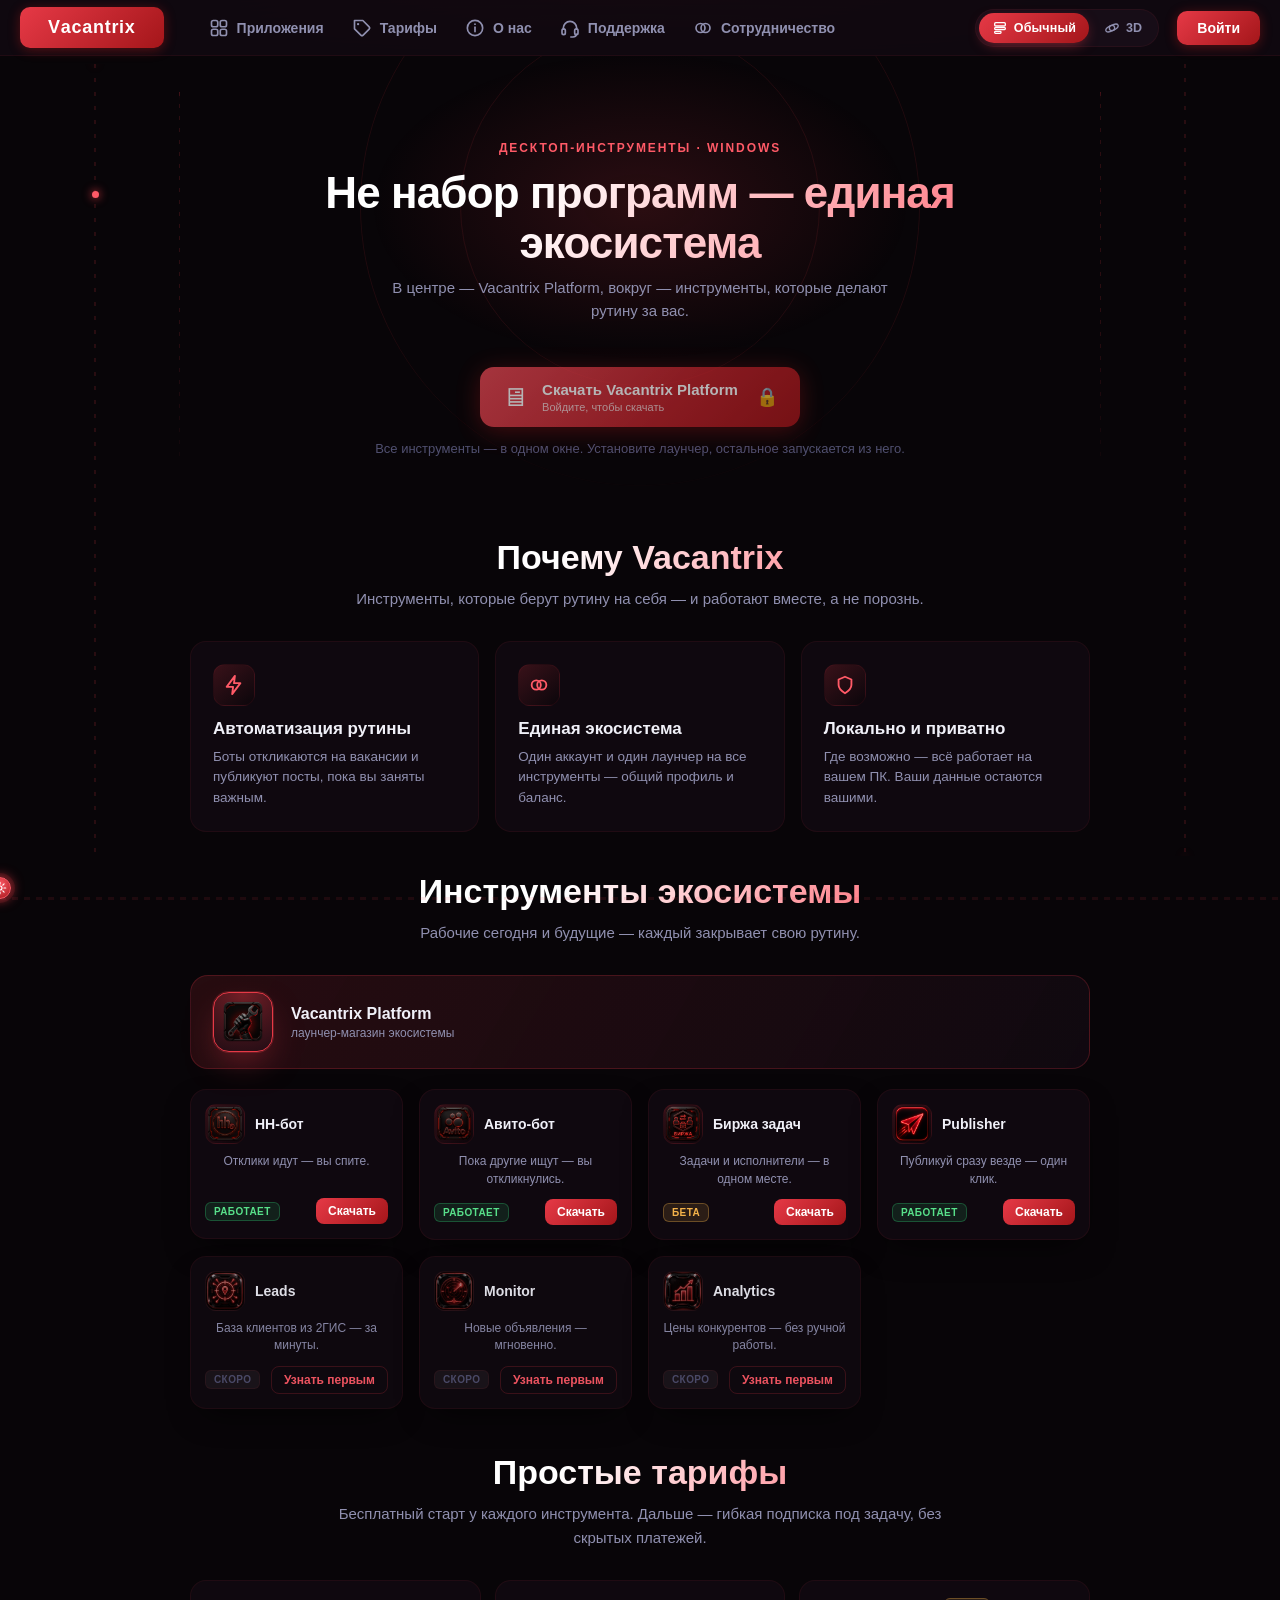
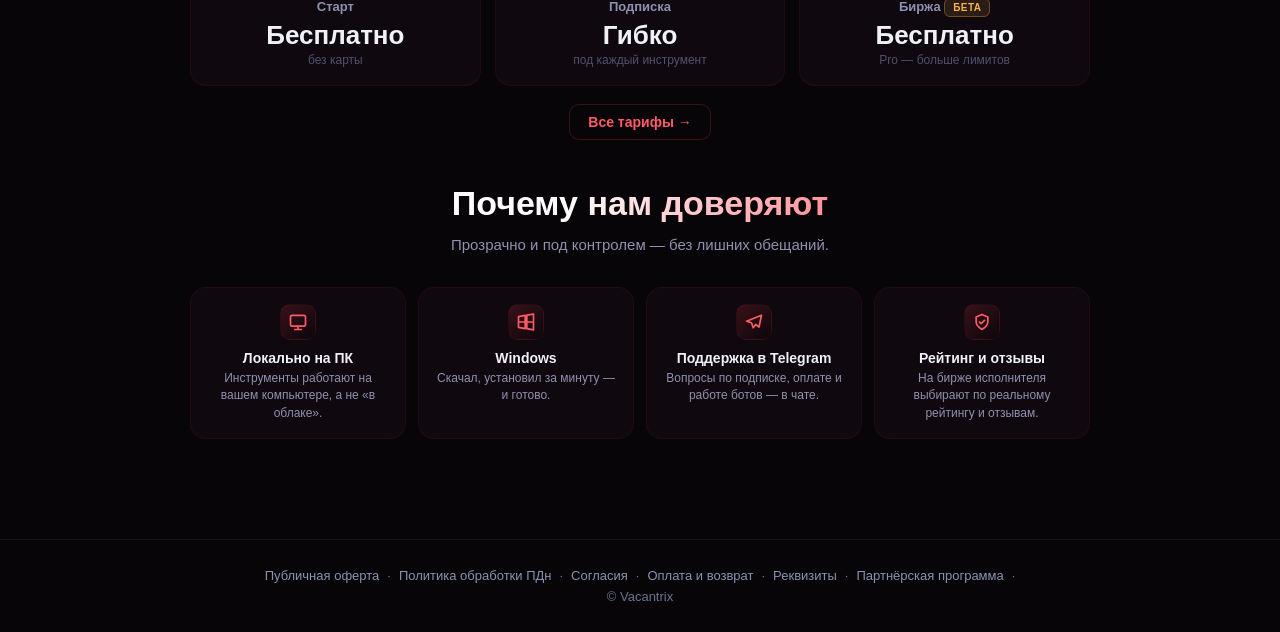
==== commit 526cabba: "feat(web): Tasks в бету, релиз Publisher, удаление админ-панели - Tasks: статус «Бета» на всех повер" ====
--- a/index.html
+++ b/index.html
@@ -28,7 +28,7 @@
   <meta http-equiv="Cache-Control" content="no-cache, must-revalidate">
   <!-- CSS грузим с авто-меткой версии (всегда свежий стиль) -->
   <script>document.write('<link rel="stylesheet" href="css/main.css?v=' + Date.now() + '">');</script>
-  <noscript><link rel="stylesheet" href="css/main.css"></noscript>
+  <noscript><link rel="stylesheet" href="css/main.css"><style>.reveal{opacity:1!important;transform:none!important}</style></noscript>
 
   <!-- Three.js (ESM) для 3D-интро. Import map должен идти ДО любого module-скрипта. -->
   <script type="importmap">
@@ -148,6 +148,7 @@
   .eco-badge { font-size: 10px; font-weight: 700; letter-spacing: .04em; text-transform: uppercase; padding: 3px 8px; border-radius: 6px; }
   .eco-badge.live { color: #58e08a; background: rgba(46,204,113,.12); border: 1px solid rgba(46,204,113,.3); }
   .eco-badge.soon { color: var(--text3); background: rgba(255,255,255,.05); border: 1px solid var(--border2); }
+  .eco-badge.beta { color: #f5b34a; background: rgba(245,179,74,.12); border: 1px solid rgba(245,179,74,.32); }
   .eco-cta { font-size: 12px; font-weight: 700; color: #fff; background: linear-gradient(135deg, var(--accent), var(--accent-d));
     border: none; border-radius: 8px; padding: 6px 12px; cursor: pointer; font-family: inherit; }
   .eco-cta.ghost { color: var(--accent-b); background: transparent; border: 1px solid var(--border); }
@@ -347,6 +348,7 @@
   #planet-card .pc-badge { font-size: 10px; font-weight: 700; letter-spacing: .04em; text-transform: uppercase; padding: 3px 8px; border-radius: 6px; }
   #planet-card .pc-badge.live { color: #58e08a; background: rgba(46,204,113,.12); border: 1px solid rgba(46,204,113,.3); }
   #planet-card .pc-badge.soon { color: var(--text3); background: rgba(255,255,255,.05); border: 1px solid var(--border2); }
+  #planet-card .pc-badge.beta { color: #f5b34a; background: rgba(245,179,74,.12); border: 1px solid rgba(245,179,74,.32); }
   #planet-card .pc-cta { font-size: 12px; font-weight: 700; color: #fff; background: linear-gradient(135deg, var(--accent), var(--accent-d)); border-radius: 8px; padding: 6px 12px; }
 
   /* ══════════ Топбар: 5 вкладок с кастомными иконками и анимациями ══════════ */
@@ -420,6 +422,46 @@
   .ic-cta { display: inline-block; margin-top: 13px; color: var(--accent-b); font-weight: 700; font-size: 13px; }
   @media (max-width: 760px) { .info-grid { grid-template-columns: 1fr; } }
 
+  /* ══════════ Под-страница «Интеграции» (#tab-integrations) ══════════
+     Навигируемый раздел карточки «Интеграции». Переиспользует токены .ad-*/.info-card
+     (тот же бренд), здесь — только обвязка под одноколоночную страницу без рельса. */
+  .integrations-page { max-width: 900px; margin: 0 auto; }
+  .integrations-page .ad-back { text-decoration: none; }   /* .ad-back — кнопка в appdetail; тут <a>, гасим подчёркивание */
+  .integrations-page .ad-hero { margin-top: 2px; }
+  .integrations-page .ad-hero-ico svg { width: 34px; height: 34px; }
+  .integrations-page .info-grid { grid-template-columns: repeat(2, 1fr); max-width: 720px; margin-top: 2px; }
+  .integrations-note { margin: 6px 0 0; padding: 14px 16px; border-radius: 12px;
+    background: var(--glass2); border: 1px solid var(--border2); color: var(--text2);
+    font-size: 13.5px; line-height: 1.6; }
+  .integrations-cta { max-width: 420px; margin: 30px auto 0; text-align: center; }
+  .integrations-cta-alt { margin-top: 14px; color: var(--text3); font-size: 13px; }
+  .integrations-cta-alt a { color: var(--accent-b); font-weight: 600; text-decoration: none; }
+  .integrations-cta-alt a:hover { text-decoration: underline; }
+  /* выше базовой .info-grid по специфичности → возвращаем 1 колонку на телефоне */
+  @media (max-width: 760px) { .integrations-page .info-grid { grid-template-columns: 1fr; } }
+
+  /* ══════════ Под-страница «Партнёрская программа» (#tab-partner-program) ══════════
+     Кабинет наполняет js/partner.js. Переиспользует .info-card/.settings-card/.sec-head
+     и токены — без нового визуального языка; здесь только обвязка кабинета. */
+  .partner-page { max-width: 900px; margin: 0 auto; }
+  .partner-page .ad-back { text-decoration: none; display: inline-block; margin-bottom: 6px; }
+  .pp-check { display: flex; gap: 10px; align-items: flex-start; margin: 9px 0; cursor: pointer;
+    font-size: 13.5px; color: var(--text2); line-height: 1.5; }
+  .pp-check input { margin-top: 3px; flex-shrink: 0; }
+  .pp-check a { color: var(--accent-b); }
+  .pp-msg { font-size: 13px; color: var(--text3); margin: 6px 0; }
+  .pp-msg.err { color: #ff6b6b; }
+  .pp-linkrow { display: flex; gap: 8px; align-items: center; }
+  .pp-stats { display: grid; grid-template-columns: repeat(3, 1fr); gap: 12px; max-width: 720px; margin: 20px auto 0; }
+  .pp-stat { background: var(--glass); border: 1px solid var(--border2); border-radius: 14px; padding: 16px 12px; text-align: center; }
+  .pp-stat .v { font-size: 22px; font-weight: 800; color: var(--text); line-height: 1.1; }
+  .pp-stat .k { font-size: 12px; color: var(--text2); margin-top: 5px; }
+  .pp-stat.accent { border-color: var(--accent); box-shadow: 0 0 0 1px rgba(230,57,70,.18); }
+  .pp-stat.accent .v { color: var(--accent-b); }
+  .pp-cards2 { display: grid; grid-template-columns: repeat(2, 1fr); gap: 16px; max-width: 720px; margin: 18px auto 0; }
+  @media (max-width: 760px) { .pp-stats { grid-template-columns: repeat(2, 1fr); } .pp-cards2 { grid-template-columns: 1fr; } }
+  @media (max-width: 420px) { .pp-stats { grid-template-columns: 1fr; } }
+
   /* ══════════ Мобильная доводка топбара и панели планеты ══════════ */
   @media (max-width: 600px) {
     /* при входе в шапке оставляем только аватар — имя занимает место */
@@ -436,6 +478,47 @@
      прогресс прокрутки приходит в --scroll-progress из js/scrollfx.js. */
   #scroll-anim { position: fixed; left: 0; right: 0; bottom: 0; z-index: 1;
     pointer-events: none; }
+
+  /* ══════════ Мобильная нижняя навигация (≤760px) ══════════
+     На телефоне лента вкладок топбара сжималась до ~58px и прятала 3 из 5 вкладок
+     без скролл-аффорданса (О нас / Поддержка / Сотрудничество были недоступны).
+     Переносим навигацию в фикс-панель снизу: крупные тач-цели, всегда видна.
+     Кнопки — те же .tab-btn[data-tab], их биндит main.js (делегирование) → доп. JS
+     не нужен. «Главная» открывается по логотипу «Vacantrix» слева в топбаре. */
+  .mnav { display: none; }
+  @media (max-width: 760px) {
+    .tp-tabs { display: none; }                 /* вкладки уехали в нижнюю панель */
+    #scroll-anim { display: none; }             /* декор-линия мешала бы нижней панели */
+    body { padding-bottom: calc(62px + env(safe-area-inset-bottom, 0px)); }
+    #global-info { bottom: calc(74px + env(safe-area-inset-bottom, 0px)); }
+
+    .mnav { display: flex; position: fixed; left: 0; right: 0; bottom: 0; z-index: 1300;
+      gap: 2px; padding: 6px 4px calc(6px + env(safe-area-inset-bottom, 0px));
+      background: var(--glass); backdrop-filter: var(--blur);
+      border-top: 1px solid var(--border2); }
+    .mnav-btn { flex: 1 1 0; min-width: 0; display: flex; flex-direction: column;
+      align-items: center; gap: 3px; padding: 6px 2px; border: none; border-radius: 11px;
+      background: transparent; color: var(--text2); font-family: inherit;
+      font-size: 10px; font-weight: 600; cursor: pointer;
+      transition: color .2s ease, background .2s ease; -webkit-tap-highlight-color: transparent; }
+    .mnav-btn .mnav-ic { width: 23px; height: 23px; display: grid; place-items: center;
+      transition: transform .2s ease, filter .2s ease; }
+    .mnav-btn .mnav-ic svg { width: 100%; height: 100%; }
+    .mnav-btn .mnav-lbl { max-width: 100%; white-space: nowrap; overflow: hidden; text-overflow: ellipsis; }
+    .mnav-btn:active { background: rgba(255,255,255,.06); }
+    .mnav-btn.active { color: var(--accent-b); }
+    .mnav-btn.active .mnav-ic { transform: translateY(-1px); filter: drop-shadow(0 0 6px rgba(230,57,70,.9)); }
+  }
+  /* очень узкие: бренд и кнопка входа ужимаются, чтобы топбар не переполнялся */
+  @media (max-width: 380px) {
+    .tp-brand { font-size: 16px; margin-right: 4px; }
+    .tp-actions .btn-primary { padding: 9px 13px; }
+  }
+  /* крупнее тач-цели на телефоне (кнопки карточек экосистемы + переключатель формата) */
+  @media (max-width: 760px) {
+    .eco-cta { padding: 9px 15px; }     /* было 6px 12px → высота ~36px */
+    .fmt-btn { height: 34px; }
+  }
   </style>
 </head>
 <body>
@@ -494,7 +577,6 @@
       </span>
       <span id="user-info"></span>
     </span>
-    <a id="btn-admin" class="btn-ghost hidden" href="admin.html">Панель</a>
     <button id="btn-login" class="btn-primary">Войти</button>
     <button id="btn-logout" class="btn-outline hidden">Выйти</button>
   </div>
@@ -536,7 +618,7 @@
         <span class="dl-icon">🖥</span>
         <div class="dl-text">
           <span class="dl-title">Скачать Vacantrix Platform</span>
-          <span class="dl-sub">Бесплатно · Windows · Без установки</span>
+          <span class="dl-sub">Бесплатно · Windows · Установка за минуту</span>
         </div>
         <span class="dl-arrow">↓</span>
       </button>
@@ -592,18 +674,18 @@
         <div class="desc">Пока другие ищут — вы откликнулись.</div>
         <div class="foot"><span class="eco-badge live">Работает</span><button class="eco-cta">Скачать</button></div>
       </div>
-      <div class="eco-node n-tasks" data-key="tasks" data-slogan="Задачи и исполнители — в одном окне" data-detail="Биржа для заказчиков и исполнителей: размещайте задачи, выбирайте исполнителя по рейтингу и отзывам, общайтесь во встроенном чате. Условно бесплатно — 1 заказ и 3 отклика в месяц, подписка Pro расширяет лимиты.">
+      <div class="eco-node n-tasks" data-key="tasks" data-slogan="Задачи и исполнители — в одном окне" data-detail="Биржа для заказчиков и исполнителей: размещайте задачи, выбирайте исполнителя по рейтингу и отзывам, общайтесь во встроенном чате. Условно бесплатно — 1 заказ и 3 отклика в месяц, подписка Pro расширяет лимиты. Биржа работает в бета-режиме: режим заморозки денег (безопасная сделка) сейчас в разработке.">
         <div class="top"><span class="ico"><img src="img/tasks_icon.png" alt="" onerror="this.parentNode.textContent='📋'"></span><span class="nm">Биржа задач</span></div>
         <div class="desc">Задачи и исполнители — в одном месте.</div>
-        <div class="foot"><span class="eco-badge live">Работает</span><button class="eco-cta">Скачать</button></div>
-      </div>
-
-      <!-- СКОРО (плейсхолдеры-кружки, без выдуманных файлов) -->
-      <div class="eco-node is-soon n-publisher" data-key="publisher" data-slogan="Один пост — все площадки" data-detail="Готовим инструмент кросс-постинга в Telegram, VK, Instagram, MAX, Одноклассники, WhatsApp и Авито: публикуй сразу везде по расписанию, смотри превью под каждую сеть, используй ИИ для текстов. Скоро.">
+        <div class="foot"><span class="eco-badge beta">Бета</span><button class="eco-cta">Скачать</button></div>
+      </div>
+      <div class="eco-node n-publisher" data-key="publisher" data-slogan="Один пост — все площадки" data-detail="Кросс-постинг в Telegram, ВКонтакте, Одноклассники, MAX, Instagram и WhatsApp: публикуйте сразу везде или по расписанию, смотрите живой превью под каждую площадку и пишите тексты с ИИ-помощником.">
         <div class="top"><span class="ico"><img src="img/publisher_icon.png" alt="" onerror="this.parentNode.textContent='📡'"></span><span class="nm">Publisher</span></div>
         <div class="desc">Публикуй сразу везде — один клик.</div>
-        <div class="foot"><span class="eco-badge soon">Скоро</span><button class="eco-cta ghost">Узнать первым</button></div>
-      </div>
+        <div class="foot"><span class="eco-badge live">Работает</span><button class="eco-cta">Скачать</button></div>
+      </div>
+
+      <!-- СКОРО (плейсхолдеры-кружки, без выдуманных файлов) -->
       <div class="eco-node is-soon n-leads" data-key="leads" data-slogan="База клиентов за минуты" data-detail="Собираем сборщик контактов предприятий из 2ГИС: название, телефон, адрес — готовый список для обзвона или рассылки без ручного копирования. Скоро.">
         <div class="top"><span class="ico"><img src="img/leads_icon.png" alt="" onerror="this.parentNode.textContent='🎯'"></span><span class="nm">Leads</span></div>
         <div class="desc">База клиентов из 2ГИС — за минуты.</div>
@@ -640,7 +722,7 @@
           <div class="pm-note">под каждый инструмент</div>
         </div>
         <div class="pm-card reveal" style="transition-delay:.12s">
-          <div class="pm-name">Биржа</div>
+          <div class="pm-name">Биржа <span class="eco-badge beta">Бета</span></div>
           <div class="pm-price">Бесплатно</div>
           <div class="pm-note">Pro — больше лимитов</div>
         </div>
@@ -666,7 +748,7 @@
         <div class="trust-card reveal" style="transition-delay:.05s">
           <span class="tc-ic"><svg viewBox="0 0 24 24" fill="none" stroke="currentColor" stroke-width="2" stroke-linecap="round" stroke-linejoin="round"><path d="M3 5.5 11 4v8H3zM13 3.7 21 2.5V12h-8zM3 12h8v8l-8-1.5zM13 12h8v9.5L13 20z"/></svg></span>
           <h4>Windows</h4>
-          <p>Скачал и запустил — без сложной установки.</p>
+          <p>Скачал, установил за минуту — и готово.</p>
         </div>
         <div class="trust-card reveal" style="transition-delay:.1s">
           <span class="tc-ic"><svg viewBox="0 0 24 24" fill="none" stroke="currentColor" stroke-width="2" stroke-linecap="round" stroke-linejoin="round"><path d="M21 4 3 11l6 2 2 6 3-4 4 3 3-14z"/></svg></span>
@@ -675,8 +757,8 @@
         </div>
         <div class="trust-card reveal" style="transition-delay:.15s">
           <span class="tc-ic"><svg viewBox="0 0 24 24" fill="none" stroke="currentColor" stroke-width="2" stroke-linecap="round" stroke-linejoin="round"><path d="M12 3 5 6v6c0 4 3 6.5 7 9 4-2.5 7-5 7-9V6z"/><path d="M9 12l2 2 4-4"/></svg></span>
-          <h4>Оплата за результат</h4>
-          <p>На бирже задач деньги удерживаются до выполнения.</p>
+          <h4>Рейтинг и отзывы</h4>
+          <p>На бирже исполнителя выбирают по реальному рейтингу и отзывам.</p>
         </div>
       </div>
     </div>
@@ -765,22 +847,109 @@
   <div id="tab-partner" class="tab-panel">
     <div class="sec-head reveal"><h2>Сотрудничество</h2><p>Растём вместе. Выберите формат партнёрства.</p></div>
     <div class="info-grid">
-      <div class="info-card reveal">
+      <!-- Кликабельная карточка → под-страница #tab-partner-program (роутер вкладок в main.js;
+           'partner-program' зарегистрирован в TAB_NAMES). Кабинет наполняет js/partner.js. -->
+      <a class="info-card reveal" href="#partner-program">
         <span class="ic-ic"><svg viewBox="0 0 24 24" fill="none" stroke="currentColor" stroke-width="2" stroke-linecap="round" stroke-linejoin="round"><line x1="19" y1="5" x2="5" y2="19"/><circle cx="7" cy="7" r="2.2"/><circle cx="17" cy="17" r="2.2"/></svg></span>
         <h3>Партнёрская программа</h3>
-        <p>Приводите пользователей по своей ссылке и получайте процент с их подписок.</p>
-      </div>
-      <div class="info-card reveal" style="transition-delay:.06s">
+        <p>Приводите пользователей по своей ссылке и получайте процент с их подписок — бессрочно.</p>
+        <span class="ic-cta">Подробнее →</span>
+      </a>
+      <!-- Кликабельная карточка → под-страница #tab-integrations (роутер вкладок в main.js
+           ловит нативный hashchange; 'integrations' зарегистрирован в TAB_NAMES). -->
+      <a class="info-card reveal" href="#integrations" style="transition-delay:.06s">
         <span class="ic-ic"><svg viewBox="0 0 24 24" fill="none" stroke="currentColor" stroke-width="2" stroke-linecap="round" stroke-linejoin="round"><path d="M9 3v6M15 3v6M6 9h12v3a6 6 0 0 1-12 0z"/><path d="M12 18v3"/></svg></span>
         <h3>Интеграции</h3>
-        <p>Хотите подключить свой сервис к экосистеме Vacantrix — обсудим API и условия.</p>
-      </div>
+        <p>Подключите свой сервис к экосистеме Vacantrix — единый аккаунт, события, биржа задач. Обсуждаем под вашу задачу.</p>
+        <span class="ic-cta">Подробнее →</span>
+      </a>
       <a class="info-card reveal" href="https://t.me/VacantrixB_O_T" target="_blank" rel="noopener" style="transition-delay:.12s">
         <span class="ic-ic"><svg viewBox="0 0 24 24" fill="none" stroke="currentColor" stroke-width="2" stroke-linecap="round" stroke-linejoin="round"><rect x="3" y="5" width="18" height="14" rx="2"/><path d="m3 7 9 6 9-6"/></svg></span>
         <h3>Связаться с нами</h3>
         <p>Расскажите о вашей идее — подберём формат под задачу.</p>
         <span class="ic-cta">Написать →</span>
       </a>
+    </div>
+  </div>
+
+  <!-- ── ИНТЕГРАЦИИ (под-страница карточки «Интеграции» из «Сотрудничество») ──
+       Навигируемый раздел, НЕ модалка. Открывается по #integrations (роутер вкладок
+       в main.js; 'integrations' зарегистрирован в TAB_NAMES). В топбар/нижнюю навигацию
+       НЕ добавлен намеренно — доступен только по клику с карточки и по прямой ссылке.
+       Переиспользует токены .ad-* / .info-card — без нового визуального языка. -->
+  <div id="tab-integrations" class="tab-panel">
+    <div class="integrations-page">
+      <a class="ad-back" href="#partner">← Назад к сотрудничеству</a>
+
+      <div class="ad-hero">
+        <span class="ad-hero-ico"><svg viewBox="0 0 24 24" fill="none" stroke="currentColor" stroke-width="2" stroke-linecap="round" stroke-linejoin="round"><path d="M9 3v6M15 3v6M6 9h12v3a6 6 0 0 1-12 0z"/><path d="M12 18v3"/></svg></span>
+        <div>
+          <span class="ad-status soon">В проработке</span>
+          <h2 class="ad-name">Интеграции</h2>
+          <p class="ad-tagline">Подключите свой сервис к экосистеме Vacantrix</p>
+        </div>
+      </div>
+
+      <section class="ad-section reveal">
+        <p>Интеграция — это связка вашего сервиса с Vacantrix: общий вход, обмен событиями
+        и работа с биржей задач без ручного переноса данных. Простыми словами — ваш продукт
+        и наши инструменты начинают понимать друг друга и работают как одно целое.</p>
+      </section>
+
+      <section class="ad-section reveal">
+        <h3>Что можно будет интегрировать</h3>
+        <div class="info-grid">
+          <div class="info-card">
+            <span class="ic-ic"><svg viewBox="0 0 24 24" fill="none" stroke="currentColor" stroke-width="2" stroke-linecap="round" stroke-linejoin="round"><circle cx="12" cy="8" r="4"/><path d="M4 21a8 8 0 0 1 16 0"/></svg></span>
+            <h3>Единый аккаунт</h3>
+            <p>Общий профиль экосистемы — пользователь входит одним аккаунтом и в наши инструменты, и в ваш сервис.</p>
+          </div>
+          <div class="info-card">
+            <span class="ic-ic"><svg viewBox="0 0 24 24" fill="none" stroke="currentColor" stroke-width="2" stroke-linecap="round" stroke-linejoin="round"><path d="M18 8a6 6 0 0 0-12 0c0 7-3 9-3 9h18s-3-2-3-9z"/><path d="M10.5 21a2 2 0 0 0 3 0"/></svg></span>
+            <h3>Уведомления о событиях</h3>
+            <p>Отклики, статусы задач и другие события экосистемы могут приходить прямо в ваш сервис.</p>
+          </div>
+          <div class="info-card">
+            <span class="ic-ic"><svg viewBox="0 0 24 24" fill="none" stroke="currentColor" stroke-width="2" stroke-linecap="round" stroke-linejoin="round"><path d="M9 11l3 3 8-8"/><path d="M21 12v7a2 2 0 0 1-2 2H5a2 2 0 0 1-2-2V5a2 2 0 0 1 2-2h11"/></svg></span>
+            <h3>Биржа задач</h3>
+            <p>Приём и публикация задач из вашего сервиса — заказы попадают исполнителям Vacantrix.</p>
+          </div>
+          <div class="info-card">
+            <span class="ic-ic"><svg viewBox="0 0 24 24" fill="none" stroke="currentColor" stroke-width="2" stroke-linecap="round" stroke-linejoin="round"><path d="M10 13a5 5 0 0 0 7.5.5l3-3a5 5 0 0 0-7-7l-1.5 1.5"/><path d="M14 11a5 5 0 0 0-7.5-.5l-3 3a5 5 0 0 0 7 7L12 19"/></svg></span>
+            <h3>Партнёрский трафик</h3>
+            <p>Связка с реферальной программой — собственный промокод или ссылка для ваших пользователей.</p>
+          </div>
+        </div>
+      </section>
+
+      <section class="ad-section reveal">
+        <h3>Как это работает</h3>
+        <ol class="ad-steps">
+          <li>Оставляете заявку и описываете задачу — что за сервис и зачем нужна связка.</li>
+          <li>Обсуждаем сценарий, объём и условия — подбираем формат под ваш случай.</li>
+          <li>Подключаем под вашу задачу — настраиваем и проверяем интеграцию вместе.</li>
+        </ol>
+      </section>
+
+      <p class="integrations-note reveal">Публичного API у Vacantrix пока нет — интеграции
+      обсуждаем индивидуально под каждый кейс. Расскажите о задаче, и мы предложим рабочий формат.</p>
+
+      <div class="integrations-cta reveal">
+        <a class="ad-cta" href="https://t.me/VacantrixB_O_T" target="_blank" rel="noopener">Обсудить интеграцию</a>
+        <p class="integrations-cta-alt">или напишите на <a href="mailto:support@vacantrix.app">support@vacantrix.app</a></p>
+      </div>
+    </div>
+  </div>
+
+  <!-- ── ПАРТНЁРСКАЯ ПРОГРАММА (под-страница карточки из «Сотрудничество») ──
+       Навигируемый раздел #partner-program (роутер вкладок в main.js; зарегистрирован
+       в TAB_NAMES). В топбар НЕ добавлен — доступен по клику с карточки и прямой ссылке.
+       Кабинет (3 состояния: гость / вошёл-не-партнёр / партнёр) наполняет js/partner.js
+       в #partner-content. -->
+  <div id="tab-partner-program" class="tab-panel">
+    <div class="partner-page">
+      <a class="ad-back" href="#partner">← Назад к сотрудничеству</a>
+      <div id="partner-content"><div class="spinner"></div></div>
     </div>
   </div>
 </div>
@@ -952,6 +1121,32 @@
   </span>
 </div>
 
+<!-- ════ Мобильная нижняя навигация (видна ≤760px; стили — в <style> головы) ════
+     Дублирует вкладки топбара, которые на телефоне не помещаются. Кнопки — те же
+     .tab-btn[data-tab] (main.js биндит их делегированием). «Главная» — по логотипу. -->
+<nav class="mnav" aria-label="Разделы сайта">
+  <button class="mnav-btn tab-btn" data-tab="apps">
+    <span class="mnav-ic"><svg viewBox="0 0 24 24" fill="none" stroke="currentColor" stroke-width="2" stroke-linecap="round" stroke-linejoin="round"><rect x="3" y="3" width="7.5" height="7.5" rx="2.2"/><rect x="13.5" y="3" width="7.5" height="7.5" rx="2.2"/><rect x="3" y="13.5" width="7.5" height="7.5" rx="2.2"/><rect x="13.5" y="13.5" width="7.5" height="7.5" rx="2.2"/></svg></span>
+    <span class="mnav-lbl">Приложения</span>
+  </button>
+  <button class="mnav-btn tab-btn" data-tab="pricing">
+    <span class="mnav-ic"><svg viewBox="0 0 24 24" fill="none" stroke="currentColor" stroke-width="2" stroke-linecap="round" stroke-linejoin="round"><path d="M20.6 13.4 13.4 20.6a2 2 0 0 1-2.8 0L3 13V3h10l7.6 7.6a2 2 0 0 1 0 2.8Z"/><circle cx="7.3" cy="7.3" r="1.4" fill="currentColor" stroke="none"/></svg></span>
+    <span class="mnav-lbl">Тарифы</span>
+  </button>
+  <button class="mnav-btn tab-btn" data-tab="about">
+    <span class="mnav-ic"><svg viewBox="0 0 24 24" fill="none" stroke="currentColor" stroke-width="2" stroke-linecap="round" stroke-linejoin="round"><circle cx="12" cy="12" r="9.2"/><line x1="12" y1="11" x2="12" y2="16.5"/><circle cx="12" cy="7.4" r="1.1" fill="currentColor" stroke="none"/></svg></span>
+    <span class="mnav-lbl">О нас</span>
+  </button>
+  <button class="mnav-btn tab-btn" data-tab="support">
+    <span class="mnav-ic"><svg viewBox="0 0 24 24" fill="none" stroke="currentColor" stroke-width="2" stroke-linecap="round" stroke-linejoin="round"><path d="M4 13.5v-1.5a8 8 0 0 1 16 0v1.5"/><rect x="2.4" y="13" width="4" height="7" rx="2"/><rect x="17.6" y="13" width="4" height="7" rx="2"/><path d="M20 19.6a4.6 4.6 0 0 1-4.6 3.2H13"/></svg></span>
+    <span class="mnav-lbl">Поддержка</span>
+  </button>
+  <button class="mnav-btn tab-btn" data-tab="partner">
+    <span class="mnav-ic"><svg viewBox="0 0 24 24" fill="none" stroke="currentColor" stroke-width="2" stroke-linecap="round" stroke-linejoin="round"><circle cx="9" cy="12" r="5.4"/><circle cx="15" cy="12" r="5.4"/></svg></span>
+    <span class="mnav-lbl">Партнёрам</span>
+  </button>
+</nav>
+
 <!-- ── Подвал ───────────────────────────────────────────────────────── -->
 <footer class="site-footer" style="text-align:center; padding:28px 16px; color:#6b7590; font-size:13px; border-top:1px solid rgba(255,255,255,.06); position:relative; z-index:1;">
   <div style="display:flex; flex-wrap:wrap; gap:6px 8px; justify-content:center; align-items:center; max-width:760px; margin:0 auto;">
@@ -965,6 +1160,8 @@
     <span>·</span>
     <a href="requisites.html" style="color:#8893b0; text-decoration:none;">Реквизиты</a>
     <span>·</span>
+    <a href="partner-offer.html" style="color:#8893b0; text-decoration:none;">Партнёрская программа</a>
+    <span>·</span>
     <span>© Vacantrix</span>
   </div>
 </footer>
@@ -982,9 +1179,9 @@
     // только при включении 3D — в 2D Three.js не качается вовсе.
     // appdata.js — ПЕРВЫМ среди потребителей (apps.js/pricing.js/appdetail.js
     // читают window.APP_DATA / window.APP_KEY_BY_SLUG). pricing.js до appdetail.js.
-    var files = ['js/config.js', 'js/auth.js', 'js/profile.js',
+    var files = ['js/config.js', 'js/referral.js', 'js/auth.js', 'js/profile.js',
                  'js/platforms.js', 'js/appdata.js', 'js/apps.js',
-                 'js/pricing.js', 'js/appdetail.js', 'js/main.js',
+                 'js/pricing.js', 'js/appdetail.js', 'js/main.js', 'js/partner.js',
                  'js/scrollfx.js', 'js/format.js'];
     for (var i = 0; i < files.length; i++) {
       document.write('<script src="' + files[i] + '?v=' + v + '"><\/script>');
--- a/css/main.css
+++ b/css/main.css
@@ -222,9 +222,19 @@
 }
 .tab-btn.active { box-shadow: 0 2px 12px rgba(196,28,28,.4); }
 
-.tab-panel { display: none; animation: fadeIn .3s; }
-.tab-panel.active { display: block; }
-@keyframes fadeIn { from { opacity: 0; transform: translateY(6px); } }
+/* Переход между разделами-«страницами»: входящий раздел мягко всплывает и
+   проявляется. Анимация на .active → перезапускается при каждом переключении
+   (display:none→block) и автоматически работает для #tab-app (карточка
+   приложения тоже получает .active). Гасится при prefers-reduced-motion. */
+.tab-panel { display: none; }
+.tab-panel.active { display: block; animation: tabEnter .34s cubic-bezier(.22,.61,.36,1) both; }
+@keyframes tabEnter {
+  from { opacity: 0; transform: translateY(14px); }
+  to   { opacity: 1; transform: none; }
+}
+@media (prefers-reduced-motion: reduce) {
+  .tab-panel.active { animation: none; }
+}
 
 /* ── Основной контейнер ────────────────────────────────────────────── */
 .main-content {
@@ -764,6 +774,13 @@
 .pricing-info h3 { font-size: 16px; font-weight: 700; margin-bottom: 8px; }
 .pricing-info p { color: var(--text2); font-size: 14px; line-height: 1.6; }
 .pricing-info a, .pricing-fallback a { color: var(--accent-b); }
+.pricing-beta-tag {
+  display: inline-block; vertical-align: middle; margin-left: 8px;
+  font-size: 10px; font-weight: 700; letter-spacing: .04em; text-transform: uppercase;
+  padding: 2px 7px; border-radius: 6px;
+  color: #f5b34a; background: rgba(245, 179, 74, .12); border: 1px solid rgba(245, 179, 74, .32);
+}
+.pricing-beta-note { color: #f5b34a !important; font-size: 12.5px !important; margin-top: 4px; }
 .pricing-fallback {
   max-width: 560px; margin: 0 auto; padding: 36px 16px;
   text-align: center; color: var(--text2); font-size: 14.5px; line-height: 1.7;
@@ -824,6 +841,13 @@
 }
 .ad-status.live { color: #58e08a; background: rgba(46, 204, 113, .12); border: 1px solid rgba(46, 204, 113, .3); }
 .ad-status.soon { color: var(--text3); background: rgba(255, 255, 255, .05); border: 1px solid var(--border2); }
+.ad-status.beta { color: #f5b34a; background: rgba(245, 179, 74, .12); border: 1px solid rgba(245, 179, 74, .32); }
+.ad-beta-note {
+  margin: 14px 0 2px; padding: 12px 14px; border-radius: 12px;
+  background: rgba(245, 179, 74, .08); border: 1px solid rgba(245, 179, 74, .28);
+  color: var(--text2); font-size: 13.5px; line-height: 1.55;
+}
+.ad-beta-note::before { content: '🛠 '; }
 .ad-name { font-size: clamp(22px, 3vw, 28px); font-weight: 800; line-height: 1.12; }
 .ad-tagline { color: var(--accent-b); font-size: 13.5px; font-weight: 600; margin-top: 5px; line-height: 1.4; }
 
@@ -1138,6 +1162,18 @@
    =================================================================== */
 /* Обёртка = карточка-«стекло» с прокруткой внутри (overflow-x:auto уже инлайн).
    Скролл-тени на краях (background-attachment: local/scroll) — хинт прокрутки. */
+/* Подсказка «листайте таблицу» — только на мобиле, где таблица уезжает в скролл.
+   Живёт в .pricing-table-scope (она не скроллится) → остаётся на месте. */
+.pricing-table-scope { position: relative; }
+.pt-scroll-hint { display: none; }
+@media (max-width: 760px) {
+  .pt-scroll-hint { display: block; margin: 0 4px 8px; text-align: right;
+    font-size: 12px; font-weight: 600; color: var(--accent-b);
+    animation: ptHintNudge 1.8s ease-in-out infinite; }
+  @keyframes ptHintNudge { 0%, 100% { transform: translateX(0); } 50% { transform: translateX(5px); } }
+}
+@media (prefers-reduced-motion: reduce) { .pt-scroll-hint { animation: none; } }
+
 .pricing-table-wrap {
   position: relative; margin: 2px 0 26px; border-radius: 18px;
   border: 1px solid var(--border2);
--- a/css/main.css
+++ b/css/main.css
@@ -222,9 +222,19 @@
 }
 .tab-btn.active { box-shadow: 0 2px 12px rgba(196,28,28,.4); }
 
-.tab-panel { display: none; animation: fadeIn .3s; }
-.tab-panel.active { display: block; }
-@keyframes fadeIn { from { opacity: 0; transform: translateY(6px); } }
+/* Переход между разделами-«страницами»: входящий раздел мягко всплывает и
+   проявляется. Анимация на .active → перезапускается при каждом переключении
+   (display:none→block) и автоматически работает для #tab-app (карточка
+   приложения тоже получает .active). Гасится при prefers-reduced-motion. */
+.tab-panel { display: none; }
+.tab-panel.active { display: block; animation: tabEnter .34s cubic-bezier(.22,.61,.36,1) both; }
+@keyframes tabEnter {
+  from { opacity: 0; transform: translateY(14px); }
+  to   { opacity: 1; transform: none; }
+}
+@media (prefers-reduced-motion: reduce) {
+  .tab-panel.active { animation: none; }
+}
 
 /* ── Основной контейнер ────────────────────────────────────────────── */
 .main-content {
@@ -764,6 +774,13 @@
 .pricing-info h3 { font-size: 16px; font-weight: 700; margin-bottom: 8px; }
 .pricing-info p { color: var(--text2); font-size: 14px; line-height: 1.6; }
 .pricing-info a, .pricing-fallback a { color: var(--accent-b); }
+.pricing-beta-tag {
+  display: inline-block; vertical-align: middle; margin-left: 8px;
+  font-size: 10px; font-weight: 700; letter-spacing: .04em; text-transform: uppercase;
+  padding: 2px 7px; border-radius: 6px;
+  color: #f5b34a; background: rgba(245, 179, 74, .12); border: 1px solid rgba(245, 179, 74, .32);
+}
+.pricing-beta-note { color: #f5b34a !important; font-size: 12.5px !important; margin-top: 4px; }
 .pricing-fallback {
   max-width: 560px; margin: 0 auto; padding: 36px 16px;
   text-align: center; color: var(--text2); font-size: 14.5px; line-height: 1.7;
@@ -824,6 +841,13 @@
 }
 .ad-status.live { color: #58e08a; background: rgba(46, 204, 113, .12); border: 1px solid rgba(46, 204, 113, .3); }
 .ad-status.soon { color: var(--text3); background: rgba(255, 255, 255, .05); border: 1px solid var(--border2); }
+.ad-status.beta { color: #f5b34a; background: rgba(245, 179, 74, .12); border: 1px solid rgba(245, 179, 74, .32); }
+.ad-beta-note {
+  margin: 14px 0 2px; padding: 12px 14px; border-radius: 12px;
+  background: rgba(245, 179, 74, .08); border: 1px solid rgba(245, 179, 74, .28);
+  color: var(--text2); font-size: 13.5px; line-height: 1.55;
+}
+.ad-beta-note::before { content: '🛠 '; }
 .ad-name { font-size: clamp(22px, 3vw, 28px); font-weight: 800; line-height: 1.12; }
 .ad-tagline { color: var(--accent-b); font-size: 13.5px; font-weight: 600; margin-top: 5px; line-height: 1.4; }
 
@@ -1138,6 +1162,18 @@
    =================================================================== */
 /* Обёртка = карточка-«стекло» с прокруткой внутри (overflow-x:auto уже инлайн).
    Скролл-тени на краях (background-attachment: local/scroll) — хинт прокрутки. */
+/* Подсказка «листайте таблицу» — только на мобиле, где таблица уезжает в скролл.
+   Живёт в .pricing-table-scope (она не скроллится) → остаётся на месте. */
+.pricing-table-scope { position: relative; }
+.pt-scroll-hint { display: none; }
+@media (max-width: 760px) {
+  .pt-scroll-hint { display: block; margin: 0 4px 8px; text-align: right;
+    font-size: 12px; font-weight: 600; color: var(--accent-b);
+    animation: ptHintNudge 1.8s ease-in-out infinite; }
+  @keyframes ptHintNudge { 0%, 100% { transform: translateX(0); } 50% { transform: translateX(5px); } }
+}
+@media (prefers-reduced-motion: reduce) { .pt-scroll-hint { animation: none; } }
+
 .pricing-table-wrap {
   position: relative; margin: 2px 0 26px; border-radius: 18px;
   border: 1px solid var(--border2);
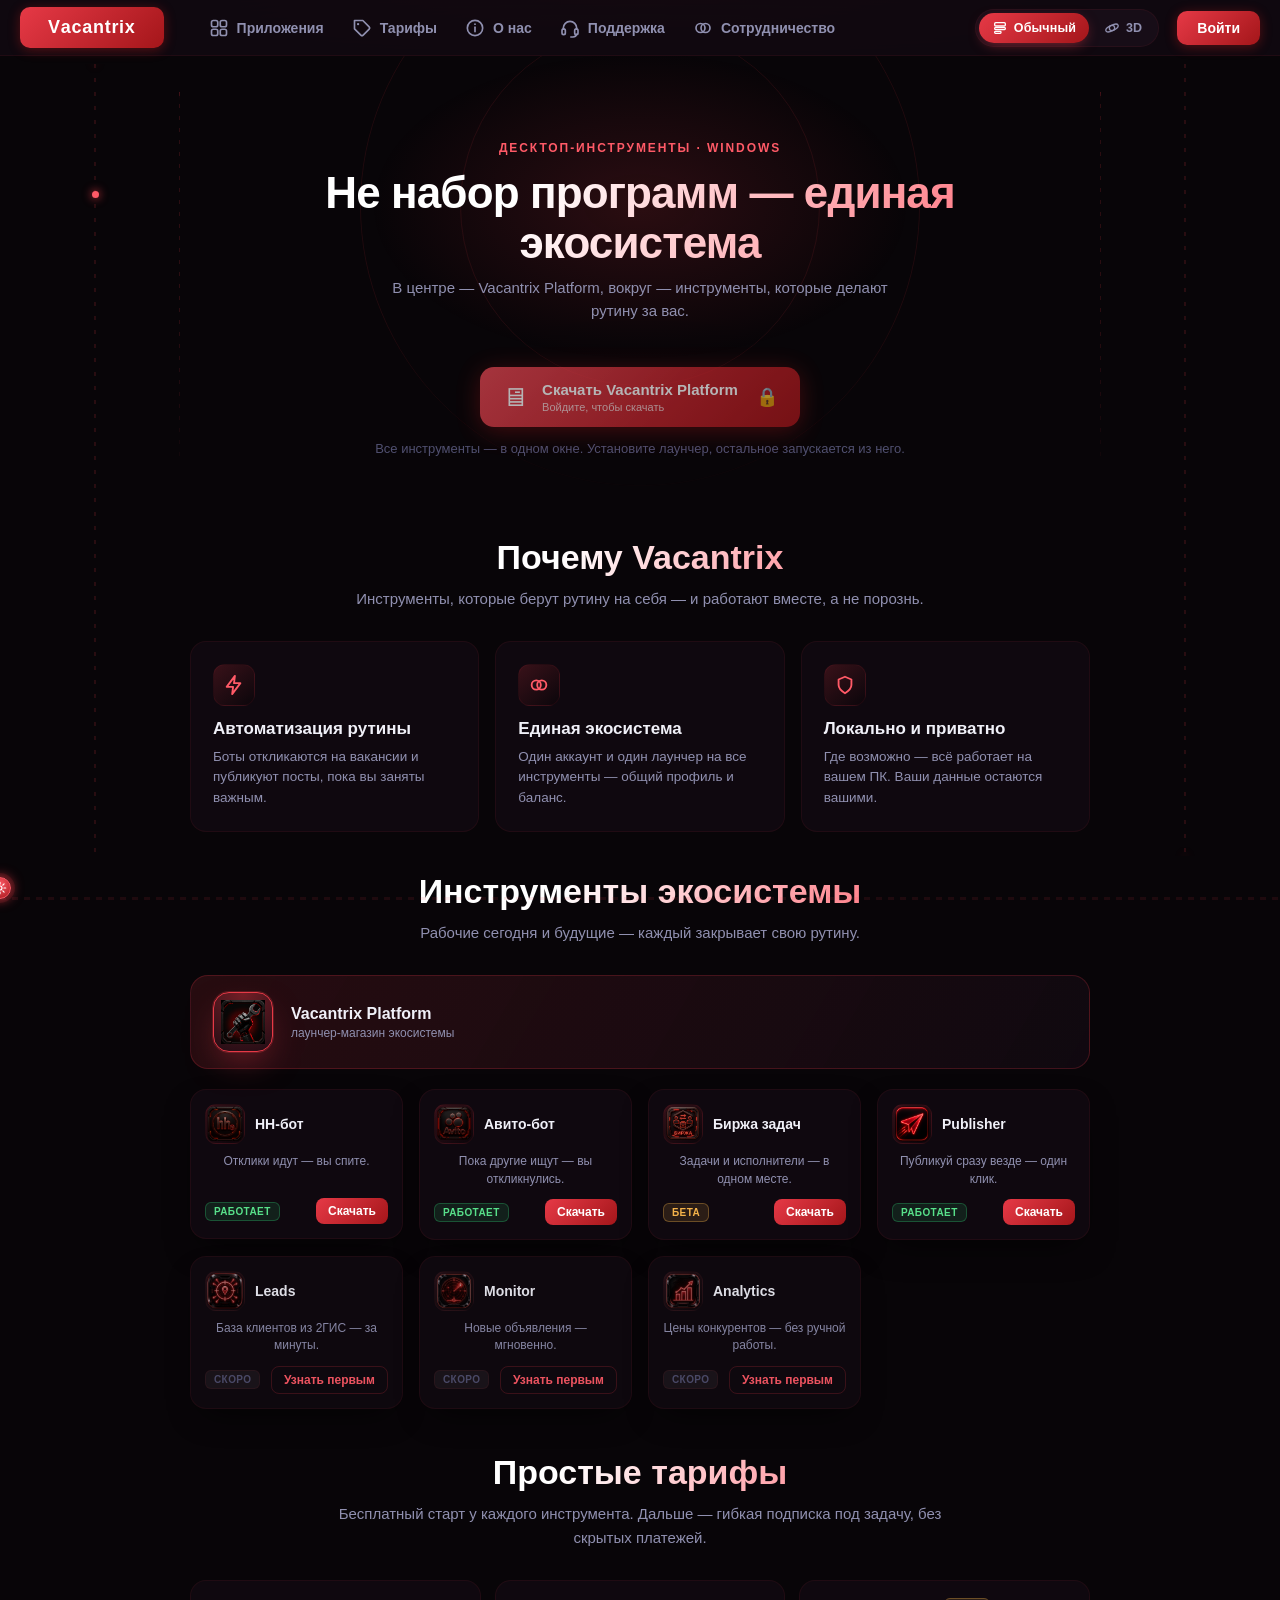
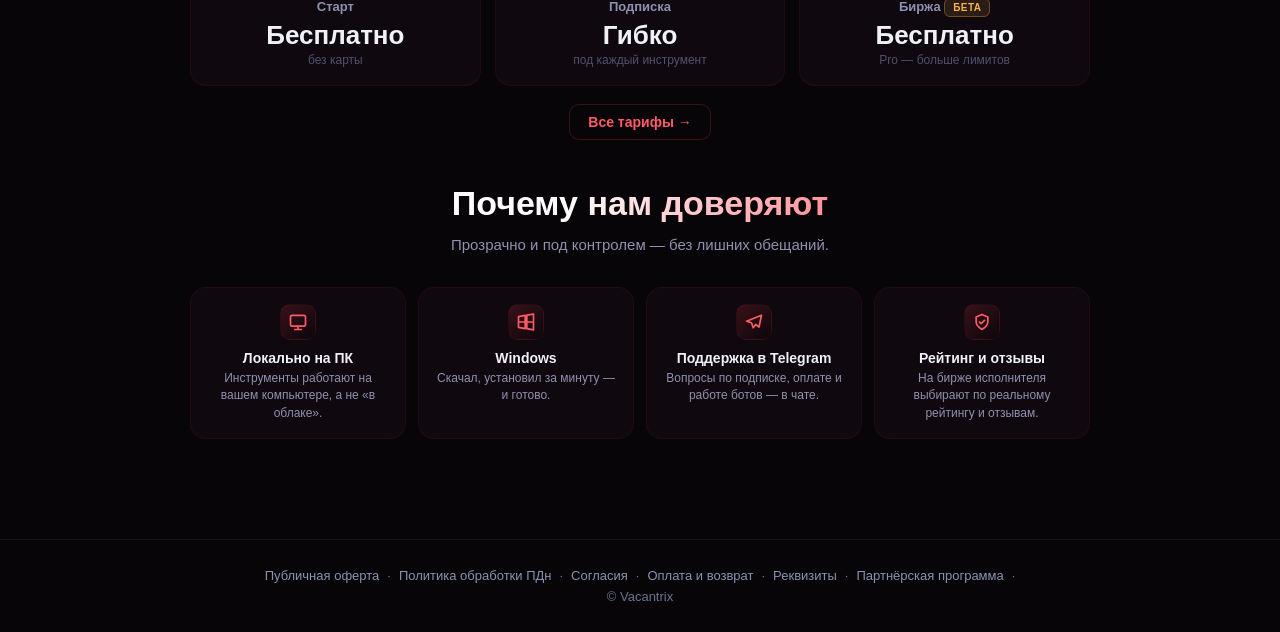
==== commit 631f19d3: "3D: раздел приложения — правая панель + лёгкий фон сцены (фикс лага) - при открытом разделе (#app/<k" ====
--- a/index.html
+++ b/index.html
@@ -254,6 +254,32 @@
      добавляем mode-3d для переходного/fallback-кадра, чтобы канвас не просвечивал. */
   body.mode-3d #tab-app { background: var(--bg); }
 
+  /* 3D + открыт раздел приложения: панель уезжает ВПРАВО, слева видна живая сцена
+     (планета). Подложка панели почти непрозрачна и БЕЗ backdrop-blur — иначе блюр
+     движущегося 3D-фона сам бы лагал. Та же специфичность, что у full-bleed-правила
+     выше, но ниже по исходнику → перекрывает. На узких экранах — нижний лист. */
+  body.mode-3d.appdetail-open #tab-app {
+    background: transparent; padding: 0; min-height: 100vh;
+    display: flex; justify-content: flex-end; align-items: stretch;
+    pointer-events: none;                 /* пустая левая зона пропускает клики к сцене */
+  }
+  body.mode-3d.appdetail-open #tab-app .app-detail-panel {
+    pointer-events: auto; margin: 0; max-width: none;
+    width: min(560px, 94vw); max-height: 100vh; overflow-y: auto; overscroll-behavior: contain;
+    background: rgba(11, 10, 15, .94); border-left: 1px solid var(--border);
+    box-shadow: -26px 0 64px -22px rgba(0,0,0,.85); padding: 24px 26px 56px;
+  }
+  body.mode-3d.appdetail-open .app-detail-grid { grid-template-columns: 1fr; }
+  body.mode-3d.appdetail-open .ad-rail { position: static; flex-direction: column; }
+  @media (max-width: 760px) {
+    body.mode-3d.appdetail-open #tab-app { display: block; }
+    body.mode-3d.appdetail-open #tab-app .app-detail-panel {
+      width: 100%; margin-top: 32vh; max-height: 68vh;
+      border-left: none; border-top: 1px solid var(--border); border-radius: 18px 18px 0 0;
+      box-shadow: 0 -22px 60px -20px rgba(0,0,0,.85);
+    }
+  }
+
   /* 2D: сетка продуктов вместо радиальной раскладки */
   body:not(.mode-3d) .eco-stage {
     position: static; height: auto; max-width: 1080px; margin: 26px auto 0;
